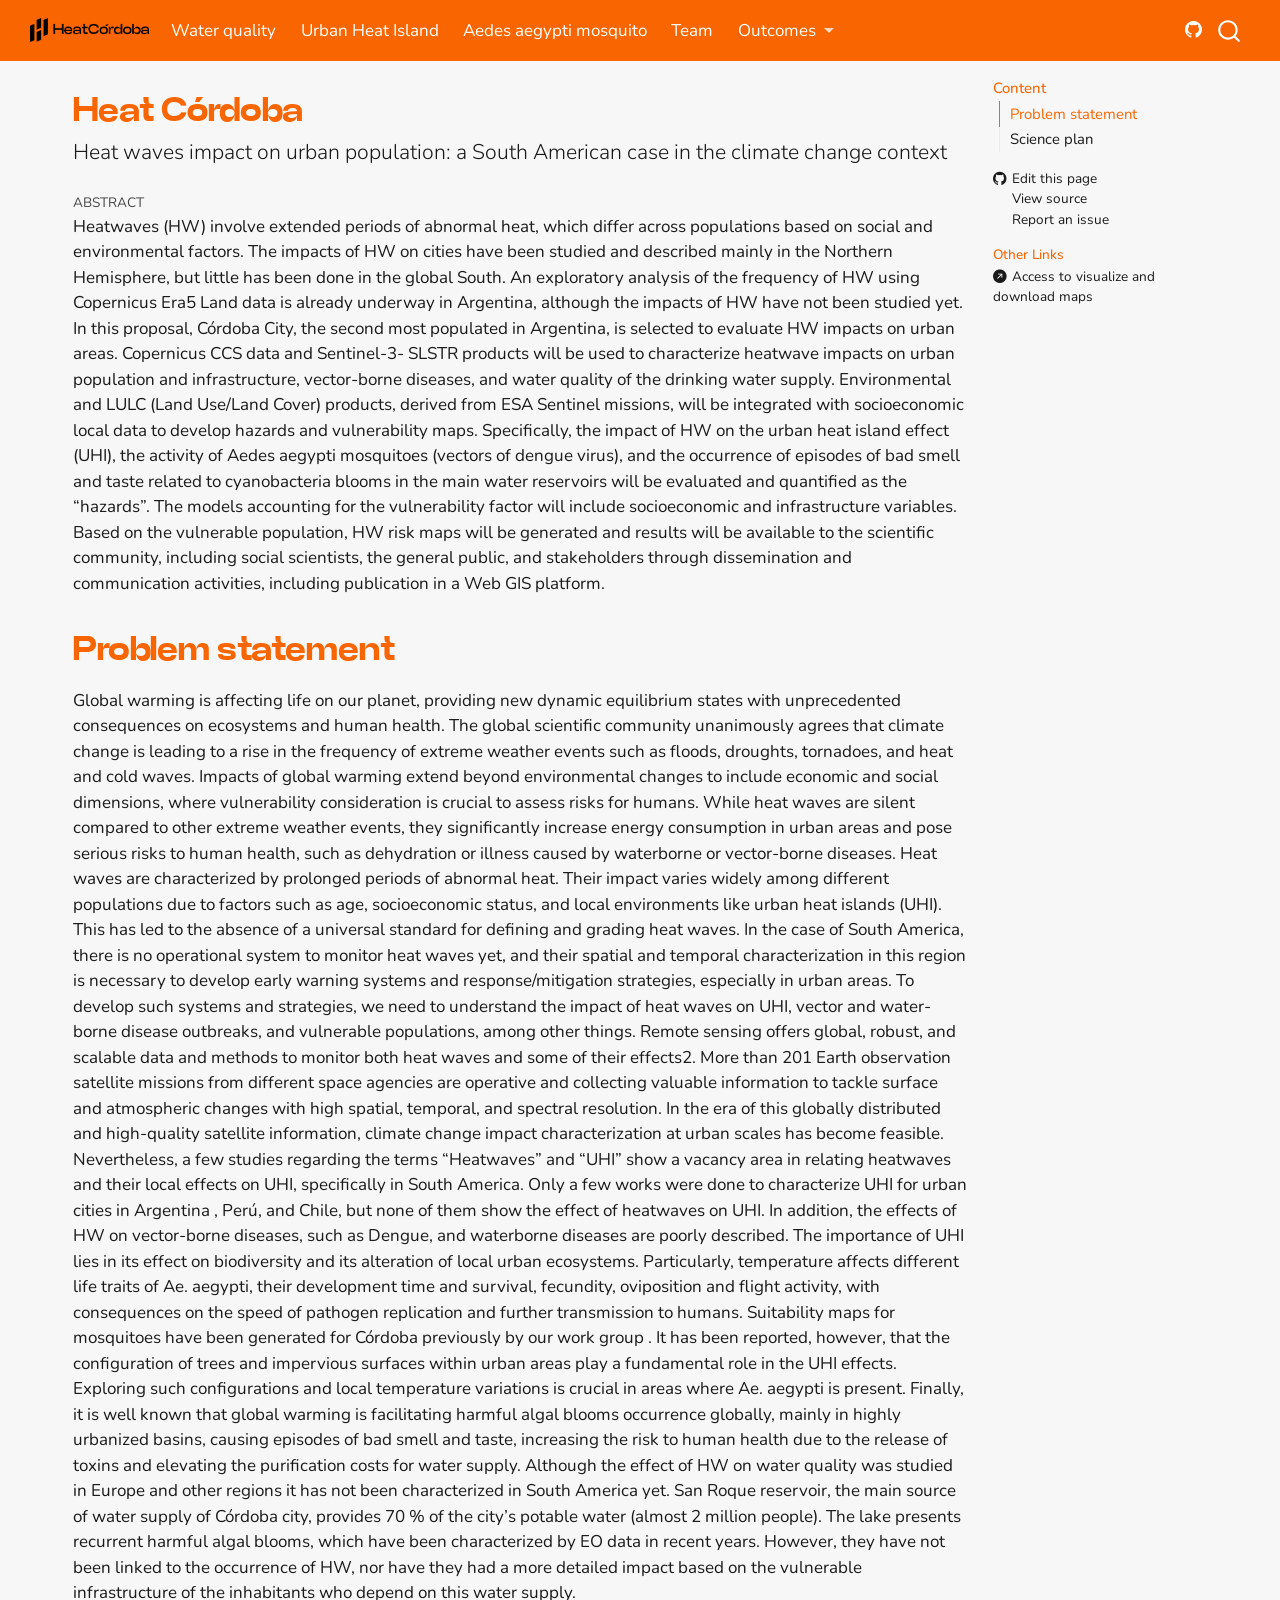
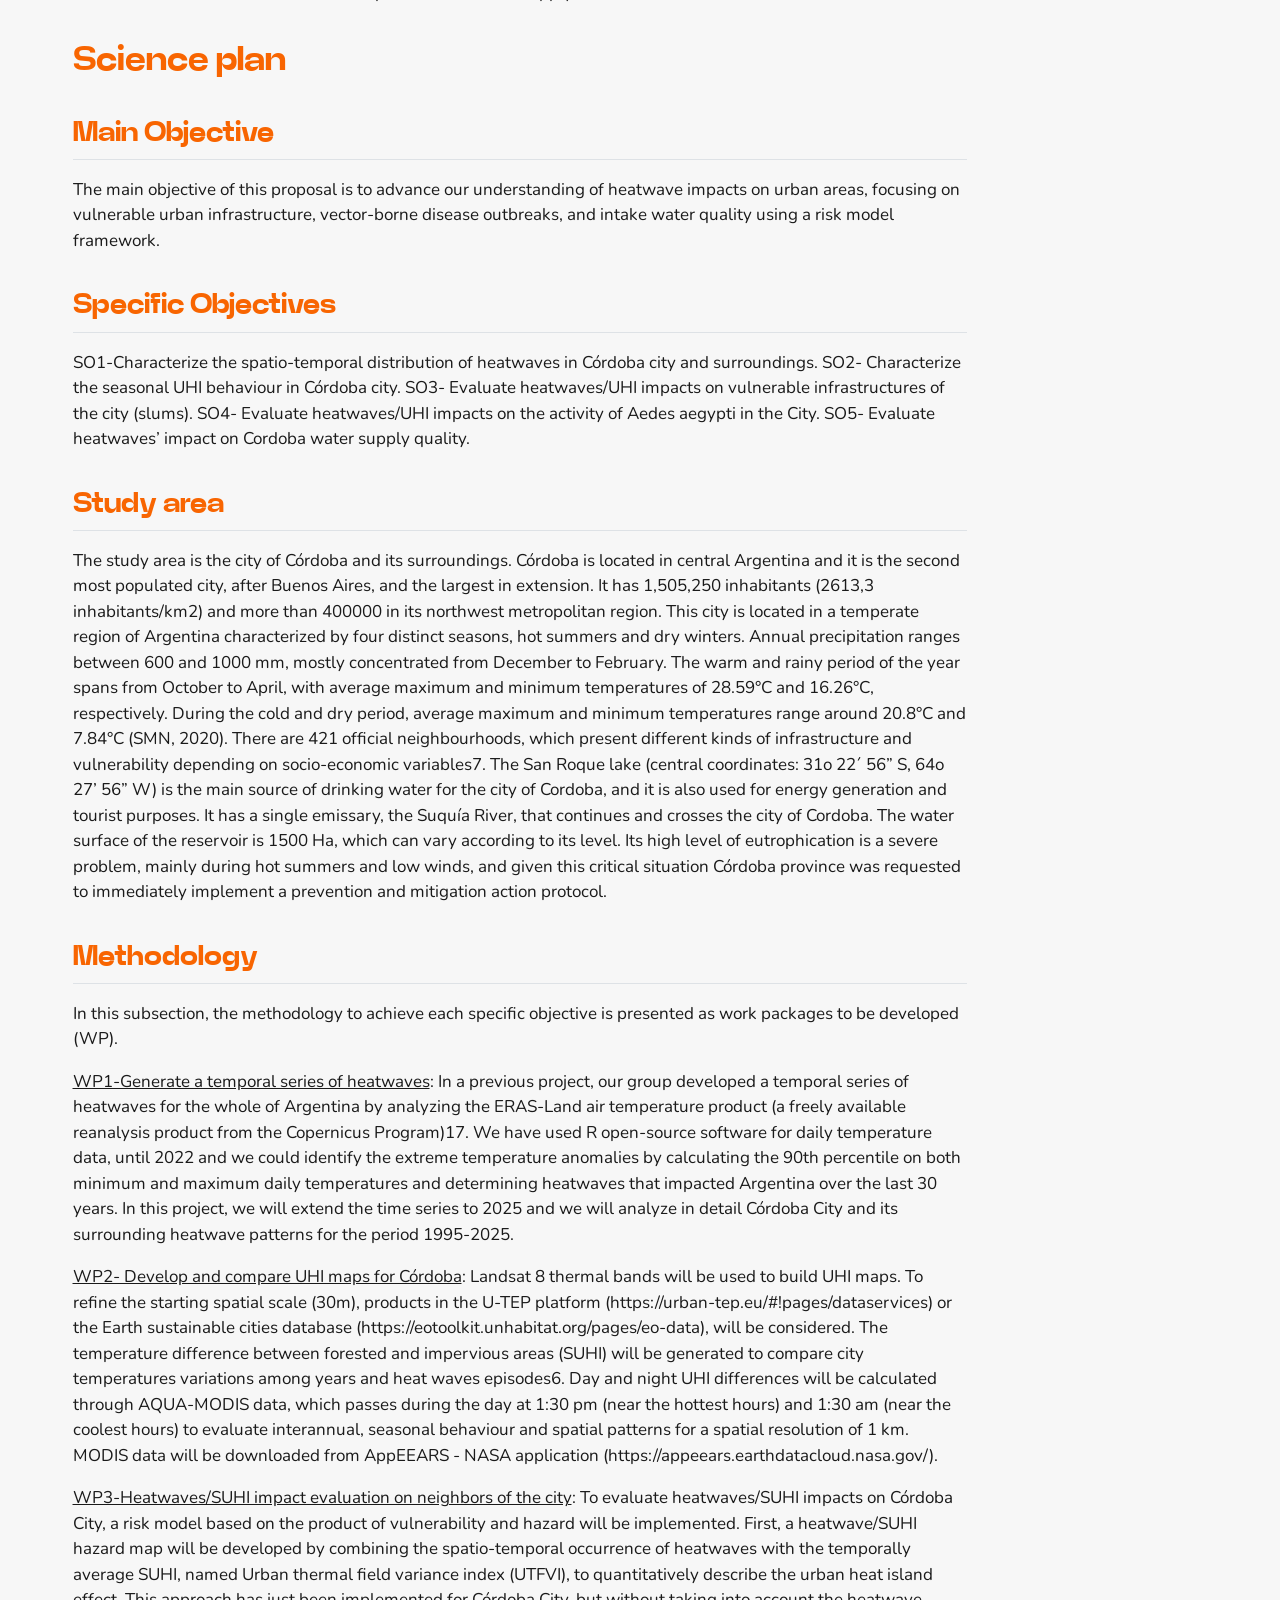
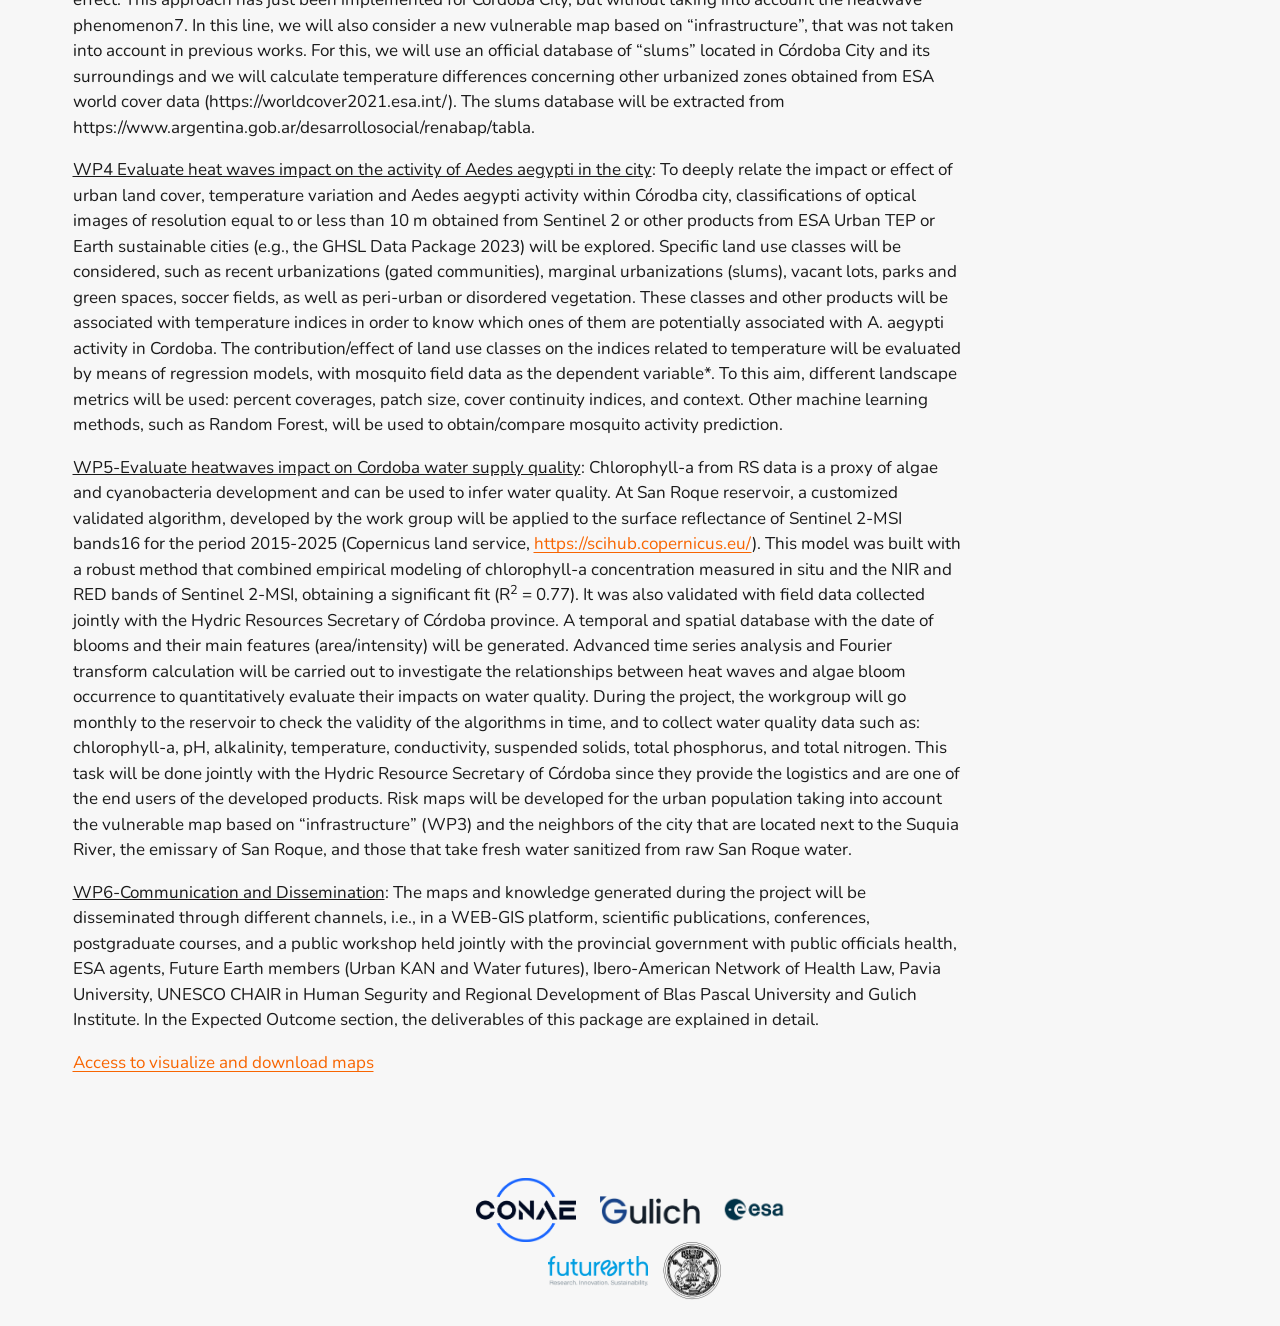
==== index.html @ b93c06ef "Built site for gh-pages" ====
<!DOCTYPE html>
<html xmlns="http://www.w3.org/1999/xhtml" lang="en" xml:lang="en"><head>

<meta charset="utf-8">
<meta name="generator" content="quarto-1.9.23">

<meta name="viewport" content="width=device-width, initial-scale=1.0, user-scalable=yes">


<title>Heat Córdoba</title>
<style>
/* Default styles provided by pandoc.
** See https://pandoc.org/MANUAL.html#variables-for-html for config info.
*/
code{white-space: pre-wrap;}
span.smallcaps{font-variant: small-caps;}
div.columns{display: flex; gap: min(4vw, 1.5em);}
div.column{flex: auto; overflow-x: auto;}
div.hanging-indent{margin-left: 1.5em; text-indent: -1.5em;}
ul.task-list{list-style: none;}
ul.task-list li input[type="checkbox"] {
  width: 0.8em;
  margin: 0 0.8em 0.2em -1em; /* quarto-specific, see https://github.com/quarto-dev/quarto-cli/issues/4556 */ 
  vertical-align: middle;
}
</style>


<script src="site_libs/quarto-nav/quarto-nav.js"></script>
<script src="site_libs/quarto-nav/headroom.min.js"></script>
<script src="site_libs/clipboard/clipboard.min.js"></script>
<script src="site_libs/quarto-search/autocomplete.umd.js"></script>
<script src="site_libs/quarto-search/fuse.min.js"></script>
<script src="site_libs/quarto-search/quarto-search.js"></script>
<meta name="quarto:offset" content="./">
<link href="./img/isotipos/POSITIVO TRANSPARENTE.png" rel="icon" type="image/png">
<script src="site_libs/quarto-html/quarto.js" type="module"></script>
<script src="site_libs/quarto-html/tabsets/tabsets.js" type="module"></script>
<script src="site_libs/quarto-html/axe/axe-check.js" type="module"></script>
<script src="site_libs/quarto-html/popper.min.js"></script>
<script src="site_libs/quarto-html/tippy.umd.min.js"></script>
<script src="site_libs/quarto-html/anchor.min.js"></script>
<link href="site_libs/quarto-html/tippy.css" rel="stylesheet">
<link href="site_libs/quarto-html/quarto-syntax-highlighting-076ecbd647e1f0418c5051713cd9b730.css" rel="stylesheet" class="quarto-color-scheme" id="quarto-text-highlighting-styles">
<link href="site_libs/quarto-html/quarto-syntax-highlighting-dark-cc61759d1eeca397c1a23a1a0b7213e3.css" rel="stylesheet" class="quarto-color-scheme quarto-color-alternate" id="quarto-text-highlighting-styles">
<link href="site_libs/quarto-html/quarto-syntax-highlighting-076ecbd647e1f0418c5051713cd9b730.css" rel="stylesheet" class="quarto-color-scheme-extra" id="quarto-text-highlighting-styles">
<script src="site_libs/bootstrap/bootstrap.min.js"></script>
<link href="site_libs/bootstrap/bootstrap-icons.css" rel="stylesheet">
<link href="site_libs/bootstrap/bootstrap-fe1db6774e291ea8842c49adfb5ac772.min.css" rel="stylesheet" append-hash="true" class="quarto-color-scheme" id="quarto-bootstrap" data-mode="light">
<link href="site_libs/bootstrap/bootstrap-dark-bbd87cb4052050d6fadbd5eea1377ac8.min.css" rel="stylesheet" append-hash="true" class="quarto-color-scheme quarto-color-alternate" id="quarto-bootstrap" data-mode="light">
<link href="site_libs/bootstrap/bootstrap-fe1db6774e291ea8842c49adfb5ac772.min.css" rel="stylesheet" append-hash="true" class="quarto-color-scheme-extra" id="quarto-bootstrap" data-mode="light">
<script src="site_libs/quarto-contrib/iconify-3.0.0/iconify-icon.min.js"></script>
<script id="quarto-search-options" type="application/json">{
  "location": "navbar",
  "copy-button": false,
  "collapse-after": 3,
  "panel-placement": "end",
  "type": "overlay",
  "limit": 50,
  "keyboard-shortcut": [
    "f",
    "/",
    "s"
  ],
  "show-item-context": false,
  "language": {
    "search-no-results-text": "No results",
    "search-matching-documents-text": "matching documents",
    "search-copy-link-title": "Copy link to search",
    "search-hide-matches-text": "Hide additional matches",
    "search-more-match-text": "more match in this document",
    "search-more-matches-text": "more matches in this document",
    "search-clear-button-title": "Clear",
    "search-text-placeholder": "",
    "search-detached-cancel-button-title": "Cancel",
    "search-submit-button-title": "Submit",
    "search-label": "Search"
  }
}</script>


<link rel="stylesheet" href="estilo.scss">
<meta property="og:title" content="Heat Córdoba">
<meta property="og:description" content="Heatwaves (HW) involve extended periods of abnormal heat, which differ across populations based on social and environmental factors. The impacts of HW on cities have been studied and described mainly in the Northern Hemisphere, but little has been done in the global South. An exploratory analysis of the frequency of HW using Copernicus Era5 Land data is already underway in Argentina, although the impacts of HW have not been studied yet. In this proposal, Córdoba City, the second most populated in Argentina, is selected to evaluate HW impacts on urban areas. Copernicus CCS data and Sentinel-3- SLSTR products will be used to characterize heatwave impacts on urban population and infrastructure, vector-borne diseases, and water quality of the drinking water supply. Environmental and LULC (Land Use/Land Cover) products, derived from ESA Sentinel missions, will be integrated with socioeconomic local data to develop hazards and vulnerability maps. Specifically, the impact of HW on the urban heat island effect (UHI), the activity of Aedes aegypti mosquitoes (vectors of dengue virus), and the occurrence of episodes of bad smell and taste related to cyanobacteria blooms in the main water reservoirs will be evaluated and quantified as the “hazards”. The models accounting for the vulnerability factor will include socioeconomic and infrastructure variables. Based on the vulnerable population, HW risk maps will be generated and results will be available to the scientific community, including social scientists, the general public, and stakeholders through dissemination and communication activities, including publication in a Web GIS platform.">
<meta property="og:site_name" content="Heat Córdoba">
</head>

<body class="nav-fixed quarto-light">

<div id="quarto-search-results"></div>
  <header id="quarto-header" class="headroom fixed-top">
    <nav class="navbar navbar-expand-lg " data-bs-theme="dark">
      <div class="navbar-container container-fluid">
      <div class="navbar-brand-container mx-auto">
    <a href="./index.html" class="navbar-brand navbar-brand-logo">
    <img src="./img\imagotipos\POSITIVO TRANSPARENTE.png" alt="" class="navbar-logo light-content">
    <img src="./img\imagotipos\POSITIVO TRANSPARENTE.png" alt="" class="navbar-logo dark-content">
    </a>
  </div>
            <div id="quarto-search" class="" title="Search"></div>
          <button class="navbar-toggler" type="button" data-bs-toggle="collapse" data-bs-target="#navbarCollapse" aria-controls="navbarCollapse" role="menu" aria-expanded="false" aria-label="Toggle navigation" onclick="if (window.quartoToggleHeadroom) { window.quartoToggleHeadroom(); }">
  <span class="navbar-toggler-icon"></span>
</button>
          <div class="collapse navbar-collapse" id="navbarCollapse">
            <ul class="navbar-nav navbar-nav-scroll me-auto">
  <li class="nav-item">
    <a class="nav-link" href="./water.html"> 
<span class="menu-text"><iconify-icon role="img" inline="" icon="ion:water" aria-label="Icon water from ion Iconify.design set." title="Icon water from ion Iconify.design set."></iconify-icon> Water quality</span></a>
  </li>  
  <li class="nav-item">
    <a class="nav-link" href="./urban.html"> 
<span class="menu-text"><iconify-icon role="img" inline="" icon="mdi:heat-index" aria-label="Icon heat-index from mdi Iconify.design set." title="Icon heat-index from mdi Iconify.design set."></iconify-icon> Urban Heat Island</span></a>
  </li>  
  <li class="nav-item">
    <a class="nav-link" href="./aedes.html"> 
<span class="menu-text"><iconify-icon role="img" inline="" icon="fluent-emoji-high-contrast:mosquito" aria-label="Icon mosquito from fluent-emoji-high-contrast Iconify.design set." title="Icon mosquito from fluent-emoji-high-contrast Iconify.design set."></iconify-icon> Aedes aegypti mosquito</span></a>
  </li>  
  <li class="nav-item">
    <a class="nav-link" href="./about.html"> 
<span class="menu-text"><iconify-icon role="img" inline="" icon="ri:team-fill" aria-label="Icon team-fill from ri Iconify.design set." title="Icon team-fill from ri Iconify.design set."></iconify-icon> Team</span></a>
  </li>  
  <li class="nav-item dropdown ">
    <a class="nav-link dropdown-toggle" href="#" id="nav-menu-iconify-mdipen--outcomes" role="link" data-bs-toggle="dropdown" aria-expanded="false">
 <span class="menu-text"><iconify-icon role="img" inline="" icon="mdi:pen" aria-label="Icon pen from mdi Iconify.design set." title="Icon pen from mdi Iconify.design set."></iconify-icon> Outcomes</span>
    </a>
    <ul class="dropdown-menu" aria-labelledby="nav-menu-iconify-mdipen--outcomes">    
        <li>
    <a class="dropdown-item" href="./outcomes/reports.html">
 <span class="dropdown-text"><iconify-icon role="img" inline="" icon="boxicons:file-report" aria-label="Icon file-report from boxicons Iconify.design set." title="Icon file-report from boxicons Iconify.design set."></iconify-icon> Reports</span></a>
  </li>  
        <li>
    <a class="dropdown-item" href="./outcomes/academic.html">
 <span class="dropdown-text"><iconify-icon role="img" inline="" icon="mingcute:paper-fill" aria-label="Icon paper-fill from mingcute Iconify.design set." title="Icon paper-fill from mingcute Iconify.design set."></iconify-icon> Academic publications</span></a>
  </li>  
        <li>
    <a class="dropdown-item" href="./outcomes/media.html">
 <span class="dropdown-text"><iconify-icon role="img" inline="" icon="material-symbols:tv-outline" aria-label="Icon tv-outline from material-symbols Iconify.design set." title="Icon tv-outline from material-symbols Iconify.design set."></iconify-icon> Heat Córdoba on media</span></a>
  </li>  
        <li>
    <a class="dropdown-item" href="./outcomes/workshops.html">
 <span class="dropdown-text"><iconify-icon role="img" inline="" icon="qlementine-icons:education-16" aria-label="Icon education-16 from qlementine-icons Iconify.design set." title="Icon education-16 from qlementine-icons Iconify.design set."></iconify-icon> Workshop</span></a>
  </li>  
        <li>
    <a class="dropdown-item" href="./outcomes/education.html">
 <span class="dropdown-text"><iconify-icon role="img" inline="" icon="fa7-solid:university" aria-label="Icon university from fa7-solid Iconify.design set." title="Icon university from fa7-solid Iconify.design set."></iconify-icon> Education resources</span></a>
  </li>  
        <li>
    <a class="dropdown-item" href="./outcomes/campaigns.html">
 <span class="dropdown-text"><iconify-icon role="img" inline="" icon="game-icons:paper-boat" aria-label="Icon paper-boat from game-icons Iconify.design set." title="Icon paper-boat from game-icons Iconify.design set."></iconify-icon> Field campaigns</span></a>
  </li>  
    </ul>
  </li>
</ul>
          </div> <!-- /navcollapse -->
            <div class="quarto-navbar-tools">
    <a href="https://github.com/heatcordoba/heatcordoba.github.io" title="" class="quarto-navigation-tool px-1" aria-label="" target="_blank"><i class="bi bi-github"></i></a>
</div>
      </div> <!-- /container-fluid -->
    </nav>
</header>
<!-- content -->
<div id="quarto-content" class="quarto-container page-columns page-rows-contents page-layout-full page-navbar">
<!-- sidebar -->
<!-- margin-sidebar -->
    <div id="quarto-margin-sidebar" class="sidebar margin-sidebar">
        <nav id="TOC" role="doc-toc" class="toc-active">
    <h2 id="toc-title">Content</h2>
   
  <ul>
  <li><a href="#problem-statement" id="toc-problem-statement" class="nav-link active" data-scroll-target="#problem-statement">Problem statement</a></li>
  <li><a href="#science-plan" id="toc-science-plan" class="nav-link" data-scroll-target="#science-plan">Science plan</a>
  <ul class="collapse">
  <li><a href="#main-objective" id="toc-main-objective" class="nav-link" data-scroll-target="#main-objective">Main Objective</a></li>
  <li><a href="#specific-objectives" id="toc-specific-objectives" class="nav-link" data-scroll-target="#specific-objectives">Specific Objectives</a></li>
  <li><a href="#study-area" id="toc-study-area" class="nav-link" data-scroll-target="#study-area">Study area</a></li>
  <li><a href="#methodology" id="toc-methodology" class="nav-link" data-scroll-target="#methodology">Methodology</a></li>
  </ul></li>
  </ul>
<div class="toc-actions"><ul><li><a href="https://github.com/heatcordoba/heatcordoba.github.io/edit/main/index.qmd" class="toc-action"><i class="bi bi-github"></i>Edit this page</a></li><li><a href="https://github.com/heatcordoba/heatcordoba.github.io/blob/main/index.qmd" class="toc-action"><i class="bi empty"></i>View source</a></li><li><a href="https://github.com/heatcordoba/heatcordoba.github.io/issues/new" class="toc-action"><i class="bi empty"></i>Report an issue</a></li></ul></div><div class="quarto-other-links"><h2>Other Links</h2><ul><li><a href="https://www.google.com/"><i class="bi bi-arrow-up-right-circle-fill"></i>Access to visualize and download maps</a></li></ul></div></nav>
    </div>
<!-- main -->
<main class="content column-page-left" id="quarto-document-content">

<header id="title-block-header" class="quarto-title-block default">
<div class="quarto-title">
<h1 class="title"><titulo>Heat Córdoba</titulo></h1>
<p class="subtitle lead">Heat waves impact on urban population: a South American case in the climate change context</p>
</div>



<div class="quarto-title-meta column-page-left">

    
  
    
  </div>
  
<div>
  <div class="abstract">
    <div class="block-title">Abstract</div>
    Heatwaves (HW) involve extended periods of abnormal heat, which differ across populations based on social and environmental factors. The impacts of HW on cities have been studied and described mainly in the Northern Hemisphere, but little has been done in the global South. An exploratory analysis of the frequency of HW using Copernicus Era5 Land data is already underway in Argentina, although the impacts of HW have not been studied yet. In this proposal, Córdoba City, the second most populated in Argentina, is selected to evaluate HW impacts on urban areas. Copernicus CCS data and Sentinel-3- SLSTR products will be used to characterize heatwave impacts on urban population and infrastructure, vector-borne diseases, and water quality of the drinking water supply. Environmental and LULC (Land Use/Land Cover) products, derived from ESA Sentinel missions, will be integrated with socioeconomic local data to develop hazards and vulnerability maps. Specifically, the impact of HW on the urban heat island effect (UHI), the activity of Aedes aegypti mosquitoes (vectors of dengue virus), and the occurrence of episodes of bad smell and taste related to cyanobacteria blooms in the main water reservoirs will be evaluated and quantified as the “hazards”. The models accounting for the vulnerability factor will include socioeconomic and infrastructure variables. Based on the vulnerable population, HW risk maps will be generated and results will be available to the scientific community, including social scientists, the general public, and stakeholders through dissemination and communication activities, including publication in a Web GIS platform.
  </div>
</div>


</header>


<section id="problem-statement" class="level1">
<h1>Problem statement</h1>
<p>Global warming is affecting life on our planet, providing new dynamic equilibrium states with unprecedented consequences on ecosystems and human health. The global scientific community unanimously agrees that climate change is leading to a rise in the frequency of extreme weather events such as floods, droughts, tornadoes, and heat and cold waves. Impacts of global warming extend beyond environmental changes to include economic and social dimensions, where vulnerability consideration is crucial to assess risks for humans. While heat waves are silent compared to other extreme weather events, they significantly increase energy consumption in urban areas and pose serious risks to human health, such as dehydration or illness caused by waterborne or vector-borne diseases. Heat waves are characterized by prolonged periods of abnormal heat. Their impact varies widely among different populations due to factors such as age, socioeconomic status, and local environments like urban heat islands (UHI). This has led to the absence of a universal standard for defining and grading heat waves. In the case of South America, there is no operational system to monitor heat waves yet, and their spatial and temporal characterization in this region is necessary to develop early warning systems and response/mitigation strategies, especially in urban areas. To develop such systems and strategies, we need to understand the impact of heat waves on UHI, vector and water-borne disease outbreaks, and vulnerable populations, among other things. Remote sensing offers global, robust, and scalable data and methods to monitor both heat waves and some of their effects2. More than 201 Earth observation satellite missions from different space agencies are operative and collecting valuable information to tackle surface and atmospheric changes with high spatial, temporal, and spectral resolution. In the era of this globally distributed and high-quality satellite information, climate change impact characterization at urban scales has become feasible. Nevertheless, a few studies regarding the terms “Heatwaves” and “UHI” show a vacancy area in relating heatwaves and their local effects on UHI, specifically in South America. Only a few works were done to characterize UHI for urban cities in Argentina , Perú, and Chile, but none of them show the effect of heatwaves on UHI. In addition, the effects of HW on vector-borne diseases, such as Dengue, and waterborne diseases are poorly described. The importance of UHI lies in its effect on biodiversity and its alteration of local urban ecosystems. Particularly, temperature affects different life traits of Ae. aegypti, their development time and survival, fecundity, oviposition and flight activity, with consequences on the speed of pathogen replication and further transmission to humans. Suitability maps for mosquitoes have been generated for Córdoba previously by our work group . It has been reported, however, that the configuration of trees and impervious surfaces within urban areas play a fundamental role in the UHI effects. Exploring such configurations and local temperature variations is crucial in areas where Ae. aegypti is present. Finally, it is well known that global warming is facilitating harmful algal blooms occurrence globally, mainly in highly urbanized basins, causing episodes of bad smell and taste, increasing the risk to human health due to the release of toxins and elevating the purification costs for water supply. Although the effect of HW on water quality was studied in Europe and other regions it has not been characterized in South America yet. San Roque reservoir, the main source of water supply of Córdoba city, provides 70 % of the city’s potable water (almost 2 million people). The lake presents recurrent harmful algal blooms, which have been characterized by EO data in recent years. However, they have not been linked to the occurrence of HW, nor have they had a more detailed impact based on the vulnerable infrastructure of the inhabitants who depend on this water supply.</p>
</section>
<section id="science-plan" class="level1">
<h1>Science plan</h1>
<section id="main-objective" class="level2">
<h2 class="anchored" data-anchor-id="main-objective">Main Objective</h2>
<p>The main objective of this proposal is to advance our understanding of heatwave impacts on urban areas, focusing on vulnerable urban infrastructure, vector-borne disease outbreaks, and intake water quality using a risk model framework.</p>
</section>
<section id="specific-objectives" class="level2">
<h2 class="anchored" data-anchor-id="specific-objectives">Specific Objectives</h2>
<p>SO1-Characterize the spatio-temporal distribution of heatwaves in Córdoba city and surroundings. SO2- Characterize the seasonal UHI behaviour in Córdoba city. SO3- Evaluate heatwaves/UHI impacts on vulnerable infrastructures of the city (slums). SO4- Evaluate heatwaves/UHI impacts on the activity of Aedes aegypti in the City. SO5- Evaluate heatwaves’ impact on Cordoba water supply quality.</p>
</section>
<section id="study-area" class="level2">
<h2 class="anchored" data-anchor-id="study-area">Study area</h2>
<p>The study area is the city of Córdoba and its surroundings. Córdoba is located in central Argentina and it is the second most populated city, after Buenos Aires, and the largest in extension. It has 1,505,250 inhabitants (2613,3 inhabitants/km2) and more than 400000 in its northwest metropolitan region. This city is located in a temperate region of Argentina characterized by four distinct seasons, hot summers and dry winters. Annual precipitation ranges between 600 and 1000 mm, mostly concentrated from December to February. The warm and rainy period of the year spans from October to April, with average maximum and minimum temperatures of 28.59°C and 16.26°C, respectively. During the cold and dry period, average maximum and minimum temperatures range around 20.8°C and 7.84°C (SMN, 2020). There are 421 official neighbourhoods, which present different kinds of infrastructure and vulnerability depending on socio-economic variables7. The San Roque lake (central coordinates: 31o 22´ 56” S, 64o 27’ 56” W) is the main source of drinking water for the city of Cordoba, and it is also used for energy generation and tourist purposes. It has a single emissary, the Suquía River, that continues and crosses the city of Cordoba. The water surface of the reservoir is 1500 Ha, which can vary according to its level. Its high level of eutrophication is a severe problem, mainly during hot summers and low winds, and given this critical situation Córdoba province was requested to immediately implement a prevention and mitigation action protocol.</p>
</section>
<section id="methodology" class="level2">
<h2 class="anchored" data-anchor-id="methodology">Methodology</h2>
<p>In this subsection, the methodology to achieve each specific objective is presented as work packages to be developed (WP).</p>
<p><u>WP1-Generate a temporal series of heatwaves</u>: In a previous project, our group developed a temporal series of heatwaves for the whole of Argentina by analyzing the ERAS-Land air temperature product (a freely available reanalysis product from the Copernicus Program)17. We have used R open-source software for daily temperature data, until 2022 and we could identify the extreme temperature anomalies by calculating the 90th percentile on both minimum and maximum daily temperatures and determining heatwaves that impacted Argentina over the last 30 years. In this project, we will extend the time series to 2025 and we will analyze in detail Córdoba City and its surrounding heatwave patterns for the period 1995-2025.</p>
<p><u>WP2- Develop and compare UHI maps for Córdoba</u>: Landsat 8 thermal bands will be used to build UHI maps. To refine the starting spatial scale (30m), products in the U-TEP platform (https://urban-tep.eu/#!pages/dataservices) or the Earth sustainable cities database (https://eotoolkit.unhabitat.org/pages/eo-data), will be considered. The temperature difference between forested and impervious areas (SUHI) will be generated to compare city temperatures variations among years and heat waves episodes6. Day and night UHI differences will be calculated through AQUA-MODIS data, which passes during the day at 1:30 pm (near the hottest hours) and 1:30 am (near the coolest hours) to evaluate interannual, seasonal behaviour and spatial patterns for a spatial resolution of 1 km. MODIS data will be downloaded from AppEEARS - NASA application (https://appeears.earthdatacloud.nasa.gov/).</p>
<p><u>WP3-Heatwaves/SUHI impact evaluation on neighbors of the city</u>: To evaluate heatwaves/SUHI impacts on Córdoba City, a risk model based on the product of vulnerability and hazard will be implemented. First, a heatwave/SUHI hazard map will be developed by combining the spatio-temporal occurrence of heatwaves with the temporally average SUHI, named Urban thermal field variance index (UTFVI), to quantitatively describe the urban heat island effect. This approach has just been implemented for Córdoba City, but without taking into account the heatwave phenomenon7. In this line, we will also consider a new vulnerable map based on “infrastructure”, that was not taken into account in previous works. For this, we will use an official database of “slums” located in Córdoba City and its surroundings and we will calculate temperature differences concerning other urbanized zones obtained from ESA world cover data (https://worldcover2021.esa.int/). The slums database will be extracted from https://www.argentina.gob.ar/desarrollosocial/renabap/tabla.</p>
<p><u>WP4 Evaluate heat waves impact on the activity of Aedes aegypti in the city</u>: To deeply relate the impact or effect of urban land cover, temperature variation and Aedes aegypti activity within Córodba city, classifications of optical images of resolution equal to or less than 10 m obtained from Sentinel 2 or other products from ESA Urban TEP or Earth sustainable cities (e.g., the GHSL Data Package 2023) will be explored. Specific land use classes will be considered, such as recent urbanizations (gated communities), marginal urbanizations (slums), vacant lots, parks and green spaces, soccer fields, as well as peri-urban or disordered vegetation. These classes and other products will be associated with temperature indices in order to know which ones of them are potentially associated with A. aegypti activity in Cordoba. The contribution/effect of land use classes on the indices related to temperature will be evaluated by means of regression models, with mosquito field data as the dependent variable*. To this aim, different landscape metrics will be used: percent coverages, patch size, cover continuity indices, and context. Other machine learning methods, such as Random Forest, will be used to obtain/compare mosquito activity prediction.</p>
<p><u>WP5-Evaluate heatwaves impact on Cordoba water supply quality</u>: Chlorophyll-a from RS data is a proxy of algae and cyanobacteria development and can be used to infer water quality. At San Roque reservoir, a customized validated algorithm, developed by the work group will be applied to the surface reflectance of Sentinel 2-MSI bands16 for the period 2015-2025 (Copernicus land service, <a href="https://scihub.copernicus.eu/" class="uri">https://scihub.copernicus.eu/</a>). This model was built with a robust method that combined empirical modeling of chlorophyll-a concentration measured in situ and the NIR and RED bands of Sentinel 2-MSI, obtaining a significant fit (R<sup>2</sup> = 0.77). It was also validated with field data collected jointly with the Hydric Resources Secretary of Córdoba province. A temporal and spatial database with the date of blooms and their main features (area/intensity) will be generated. Advanced time series analysis and Fourier transform calculation will be carried out to investigate the relationships between heat waves and algae bloom occurrence to quantitatively evaluate their impacts on water quality. During the project, the workgroup will go monthly to the reservoir to check the validity of the algorithms in time, and to collect water quality data such as: chlorophyll-a, pH, alkalinity, temperature, conductivity, suspended solids, total phosphorus, and total nitrogen. This task will be done jointly with the Hydric Resource Secretary of Córdoba since they provide the logistics and are one of the end users of the developed products. Risk maps will be developed for the urban population taking into account the vulnerable map based on “infrastructure” (WP3) and the neighbors of the city that are located next to the Suquia River, the emissary of San Roque, and those that take fresh water sanitized from raw San Roque water.</p>
<p><u>WP6-Communication and Dissemination</u>: The maps and knowledge generated during the project will be disseminated through different channels, i.e., in a WEB-GIS platform, scientific publications, conferences, postgraduate courses, and a public workshop held jointly with the provincial government with public officials health, ESA agents, Future Earth members (Urban KAN and Water futures), Ibero-American Network of Health Law, Pavia University, UNESCO CHAIR in Human Segurity and Regional Development of Blas Pascal University and Gulich Institute. In the Expected Outcome section, the deliverables of this package are explained in detail.</p>
<p><a href="https://www.google.com/">Access to visualize and download maps</a></p>


</section>
</section>

</main> <!-- /main -->
<script id="quarto-html-after-body" type="application/javascript">
  window.document.addEventListener("DOMContentLoaded", function (event) {
    const icon = "";
    const anchorJS = new window.AnchorJS();
    anchorJS.options = {
      placement: 'right',
      icon: icon
    };
    anchorJS.add('.anchored');
    const isCodeAnnotation = (el) => {
      for (const clz of el.classList) {
        if (clz.startsWith('code-annotation-')) {                     
          return true;
        }
      }
      return false;
    }
    const onCopySuccess = function(e) {
      // button target
      const button = e.trigger;
      // don't keep focus
      button.blur();
      // flash "checked"
      button.classList.add('code-copy-button-checked');
      var currentTitle = button.getAttribute("title");
      button.setAttribute("title", "Copied!");
      let tooltip;
      if (window.bootstrap) {
        button.setAttribute("data-bs-toggle", "tooltip");
        button.setAttribute("data-bs-placement", "left");
        button.setAttribute("data-bs-title", "Copied!");
        tooltip = new bootstrap.Tooltip(button, 
          { trigger: "manual", 
            customClass: "code-copy-button-tooltip",
            offset: [0, -8]});
        tooltip.show();    
      }
      setTimeout(function() {
        if (tooltip) {
          tooltip.hide();
          button.removeAttribute("data-bs-title");
          button.removeAttribute("data-bs-toggle");
          button.removeAttribute("data-bs-placement");
        }
        button.setAttribute("title", currentTitle);
        button.classList.remove('code-copy-button-checked');
      }, 1000);
      // clear code selection
      e.clearSelection();
    }
    const getTextToCopy = function(trigger) {
      const outerScaffold = trigger.parentElement.cloneNode(true);
      const codeEl = outerScaffold.querySelector('code');
      for (const childEl of codeEl.children) {
        if (isCodeAnnotation(childEl)) {
          childEl.remove();
        }
      }
      return codeEl.innerText;
    }
    const clipboard = new window.ClipboardJS('.code-copy-button:not([data-in-quarto-modal])', {
      text: getTextToCopy
    });
    clipboard.on('success', onCopySuccess);
    if (window.document.getElementById('quarto-embedded-source-code-modal')) {
      const clipboardModal = new window.ClipboardJS('.code-copy-button[data-in-quarto-modal]', {
        text: getTextToCopy,
        container: window.document.getElementById('quarto-embedded-source-code-modal')
      });
      clipboardModal.on('success', onCopySuccess);
    }
      var localhostRegex = new RegExp(/^(?:http|https):\/\/localhost\:?[0-9]*\//);
      var mailtoRegex = new RegExp(/^mailto:/);
        var filterRegex = new RegExp("https:\/\/heatcordoba\.github\.io\/");
      var isInternal = (href) => {
          return filterRegex.test(href) || localhostRegex.test(href) || mailtoRegex.test(href);
      }
      // Inspect non-navigation links and adorn them if external
     var links = window.document.querySelectorAll('a[href]:not(.nav-link):not(.navbar-brand):not(.toc-action):not(.sidebar-link):not(.sidebar-item-toggle):not(.pagination-link):not(.no-external):not([aria-hidden]):not(.dropdown-item):not(.quarto-navigation-tool):not(.about-link)');
      for (var i=0; i<links.length; i++) {
        const link = links[i];
        if (!isInternal(link.href)) {
          // undo the damage that might have been done by quarto-nav.js in the case of
          // links that we want to consider external
          if (link.dataset.originalHref !== undefined) {
            link.href = link.dataset.originalHref;
          }
            // target, if specified
            link.setAttribute("target", "_blank");
            if (link.getAttribute("rel") === null) {
              link.setAttribute("rel", "noopener");
            }
        }
      }
    function tippyHover(el, contentFn, onTriggerFn, onUntriggerFn) {
      const config = {
        allowHTML: true,
        maxWidth: 500,
        delay: 100,
        arrow: false,
        appendTo: function(el) {
            return el.parentElement;
        },
        interactive: true,
        interactiveBorder: 10,
        theme: 'quarto',
        placement: 'bottom-start',
      };
      if (contentFn) {
        config.content = contentFn;
      }
      if (onTriggerFn) {
        config.onTrigger = onTriggerFn;
      }
      if (onUntriggerFn) {
        config.onUntrigger = onUntriggerFn;
      }
      window.tippy(el, config); 
    }
    const noterefs = window.document.querySelectorAll('a[role="doc-noteref"]');
    for (var i=0; i<noterefs.length; i++) {
      const ref = noterefs[i];
      tippyHover(ref, function() {
        // use id or data attribute instead here
        let href = ref.getAttribute('data-footnote-href') || ref.getAttribute('href');
        try { href = new URL(href).hash; } catch {}
        const id = href.replace(/^#\/?/, "");
        const note = window.document.getElementById(id);
        if (note) {
          return note.innerHTML;
        } else {
          return "";
        }
      });
    }
        let selectedAnnoteEl;
        const selectorForAnnotation = ( cell, annotation) => {
          let cellAttr = 'data-code-cell="' + cell + '"';
          let lineAttr = 'data-code-annotation="' +  annotation + '"';
          const selector = 'span[' + cellAttr + '][' + lineAttr + ']';
          return selector;
        }
        const selectCodeLines = (annoteEl) => {
          const doc = window.document;
          const targetCell = annoteEl.getAttribute("data-target-cell");
          const targetAnnotation = annoteEl.getAttribute("data-target-annotation");
          const annoteSpan = window.document.querySelector(selectorForAnnotation(targetCell, targetAnnotation));
          const lines = annoteSpan.getAttribute("data-code-lines").split(",");
          const lineIds = lines.map((line) => {
            return targetCell + "-" + line;
          })
          let top = null;
          let height = null;
          let parent = null;
          if (lineIds.length > 0) {
              //compute the position of the single el (top and bottom and make a div)
              const el = window.document.getElementById(lineIds[0]);
              top = el.offsetTop;
              height = el.offsetHeight;
              parent = el.parentElement.parentElement;
            if (lineIds.length > 1) {
              const lastEl = window.document.getElementById(lineIds[lineIds.length - 1]);
              const bottom = lastEl.offsetTop + lastEl.offsetHeight;
              height = bottom - top;
            }
            if (top !== null && height !== null && parent !== null) {
              // cook up a div (if necessary) and position it 
              let div = window.document.getElementById("code-annotation-line-highlight");
              if (div === null) {
                div = window.document.createElement("div");
                div.setAttribute("id", "code-annotation-line-highlight");
                div.style.position = 'absolute';
                parent.appendChild(div);
              }
              div.style.top = top - 2 + "px";
              div.style.height = height + 4 + "px";
              div.style.left = 0;
              let gutterDiv = window.document.getElementById("code-annotation-line-highlight-gutter");
              if (gutterDiv === null) {
                gutterDiv = window.document.createElement("div");
                gutterDiv.setAttribute("id", "code-annotation-line-highlight-gutter");
                gutterDiv.style.position = 'absolute';
                const codeCell = window.document.getElementById(targetCell);
                const gutter = codeCell.querySelector('.code-annotation-gutter');
                gutter.appendChild(gutterDiv);
              }
              gutterDiv.style.top = top - 2 + "px";
              gutterDiv.style.height = height + 4 + "px";
            }
            selectedAnnoteEl = annoteEl;
          }
        };
        const unselectCodeLines = () => {
          const elementsIds = ["code-annotation-line-highlight", "code-annotation-line-highlight-gutter"];
          elementsIds.forEach((elId) => {
            const div = window.document.getElementById(elId);
            if (div) {
              div.remove();
            }
          });
          selectedAnnoteEl = undefined;
        };
          // Handle positioning of the toggle
      window.addEventListener(
        "resize",
        throttle(() => {
          elRect = undefined;
          if (selectedAnnoteEl) {
            selectCodeLines(selectedAnnoteEl);
          }
        }, 10)
      );
      function throttle(fn, ms) {
      let throttle = false;
      let timer;
        return (...args) => {
          if(!throttle) { // first call gets through
              fn.apply(this, args);
              throttle = true;
          } else { // all the others get throttled
              if(timer) clearTimeout(timer); // cancel #2
              timer = setTimeout(() => {
                fn.apply(this, args);
                timer = throttle = false;
              }, ms);
          }
        };
      }
        // Attach click handler to the DT
        const annoteDls = window.document.querySelectorAll('dt[data-target-cell]');
        for (const annoteDlNode of annoteDls) {
          annoteDlNode.addEventListener('click', (event) => {
            const clickedEl = event.target;
            if (clickedEl !== selectedAnnoteEl) {
              unselectCodeLines();
              const activeEl = window.document.querySelector('dt[data-target-cell].code-annotation-active');
              if (activeEl) {
                activeEl.classList.remove('code-annotation-active');
              }
              selectCodeLines(clickedEl);
              clickedEl.classList.add('code-annotation-active');
            } else {
              // Unselect the line
              unselectCodeLines();
              clickedEl.classList.remove('code-annotation-active');
            }
          });
        }
    const findCites = (el) => {
      const parentEl = el.parentElement;
      if (parentEl) {
        const cites = parentEl.dataset.cites;
        if (cites) {
          return {
            el,
            cites: cites.split(' ')
          };
        } else {
          return findCites(el.parentElement)
        }
      } else {
        return undefined;
      }
    };
    var bibliorefs = window.document.querySelectorAll('a[role="doc-biblioref"]');
    for (var i=0; i<bibliorefs.length; i++) {
      const ref = bibliorefs[i];
      const citeInfo = findCites(ref);
      if (citeInfo) {
        tippyHover(citeInfo.el, function() {
          var popup = window.document.createElement('div');
          citeInfo.cites.forEach(function(cite) {
            var citeDiv = window.document.createElement('div');
            citeDiv.classList.add('hanging-indent');
            citeDiv.classList.add('csl-entry');
            var biblioDiv = window.document.getElementById('ref-' + cite);
            if (biblioDiv) {
              citeDiv.innerHTML = biblioDiv.innerHTML;
            }
            popup.appendChild(citeDiv);
          });
          return popup.innerHTML;
        });
      }
    }
  });
  </script>
</div> <!-- /content -->
<footer class="footer">
  <div class="nav-footer">
    <div class="nav-footer-left">
      &nbsp;
    </div>   
    <div class="nav-footer-center">
<p><img src="img/org/conae.png" class="img-fluid" width="100"> &nbsp;&nbsp;&nbsp;&nbsp; <img src="img/org/ig.png" class="img-fluid" width="100"> <img src="img/org/esa.png" class="img-fluid" width="100"> <img src="img/org/future-earth.png" class="img-fluid" width="100"> <img src="img/org/pavia.png" class="img-fluid" width="80"></p>
<div class="toc-actions d-sm-block d-md-none"><ul><li><a href="https://github.com/heatcordoba/heatcordoba.github.io/edit/main/index.qmd" class="toc-action"><i class="bi bi-github"></i>Edit this page</a></li><li><a href="https://github.com/heatcordoba/heatcordoba.github.io/blob/main/index.qmd" class="toc-action"><i class="bi empty"></i>View source</a></li><li><a href="https://github.com/heatcordoba/heatcordoba.github.io/issues/new" class="toc-action"><i class="bi empty"></i>Report an issue</a></li></ul></div></div>
    <div class="nav-footer-right">
      &nbsp;
    </div>
  </div>
</footer>




</body></html>
---- site_libs/quarto-html/tippy.css ----
.tippy-box[data-animation=fade][data-state=hidden]{opacity:0}[data-tippy-root]{max-width:calc(100vw - 10px)}.tippy-box{position:relative;background-color:#333;color:#fff;border-radius:4px;font-size:14px;line-height:1.4;white-space:normal;outline:0;transition-property:transform,visibility,opacity}.tippy-box[data-placement^=top]>.tippy-arrow{bottom:0}.tippy-box[data-placement^=top]>.tippy-arrow:before{bottom:-7px;left:0;border-width:8px 8px 0;border-top-color:initial;transform-origin:center top}.tippy-box[data-placement^=bottom]>.tippy-arrow{top:0}.tippy-box[data-placement^=bottom]>.tippy-arrow:before{top:-7px;left:0;border-width:0 8px 8px;border-bottom-color:initial;transform-origin:center bottom}.tippy-box[data-placement^=left]>.tippy-arrow{right:0}.tippy-box[data-placement^=left]>.tippy-arrow:before{border-width:8px 0 8px 8px;border-left-color:initial;right:-7px;transform-origin:center left}.tippy-box[data-placement^=right]>.tippy-arrow{left:0}.tippy-box[data-placement^=right]>.tippy-arrow:before{left:-7px;border-width:8px 8px 8px 0;border-right-color:initial;transform-origin:center right}.tippy-box[data-inertia][data-state=visible]{transition-timing-function:cubic-bezier(.54,1.5,.38,1.11)}.tippy-arrow{width:16px;height:16px;color:#333}.tippy-arrow:before{content:"";position:absolute;border-color:transparent;border-style:solid}.tippy-content{position:relative;padding:5px 9px;z-index:1}
---- site_libs/quarto-html/quarto-syntax-highlighting-076ecbd647e1f0418c5051713cd9b730.css ----
/* quarto syntax highlight colors */
:root {
  --quarto-hl-ot-color: #003B4F;
  --quarto-hl-at-color: #657422;
  --quarto-hl-ss-color: #20794D;
  --quarto-hl-an-color: #5E5E5E;
  --quarto-hl-fu-color: #4758AB;
  --quarto-hl-st-color: #20794D;
  --quarto-hl-cf-color: #003B4F;
  --quarto-hl-op-color: #5E5E5E;
  --quarto-hl-er-color: #AD0000;
  --quarto-hl-bn-color: #AD0000;
  --quarto-hl-al-color: #AD0000;
  --quarto-hl-va-color: #111111;
  --quarto-hl-bu-color: inherit;
  --quarto-hl-ex-color: inherit;
  --quarto-hl-pp-color: #AD0000;
  --quarto-hl-in-color: #5E5E5E;
  --quarto-hl-vs-color: #20794D;
  --quarto-hl-wa-color: #5E5E5E;
  --quarto-hl-do-color: #5E5E5E;
  --quarto-hl-im-color: #00769E;
  --quarto-hl-ch-color: #20794D;
  --quarto-hl-dt-color: #AD0000;
  --quarto-hl-fl-color: #AD0000;
  --quarto-hl-co-color: #5E5E5E;
  --quarto-hl-cv-color: #5E5E5E;
  --quarto-hl-cn-color: #8f5902;
  --quarto-hl-sc-color: #5E5E5E;
  --quarto-hl-dv-color: #AD0000;
  --quarto-hl-kw-color: #003B4F;
}

/* other quarto variables */
:root {
  --quarto-font-monospace: SFMono-Regular, Menlo, Monaco, Consolas, "Liberation Mono", "Courier New", monospace;
}

/* syntax highlight based on Pandoc's rules */
pre > code.sourceCode > span {
  color: #003B4F;
}

code.sourceCode > span {
  color: #003B4F;
}

div.sourceCode,
div.sourceCode pre.sourceCode {
  color: #003B4F;
}

/* Normal */
code span {
  color: #003B4F;
}

/* Alert */
code span.al {
  color: #AD0000;
  font-style: inherit;
}

/* Annotation */
code span.an {
  color: #5E5E5E;
  font-style: inherit;
}

/* Attribute */
code span.at {
  color: #657422;
  font-style: inherit;
}

/* BaseN */
code span.bn {
  color: #AD0000;
  font-style: inherit;
}

/* BuiltIn */
code span.bu {
  font-style: inherit;
}

/* ControlFlow */
code span.cf {
  color: #003B4F;
  font-weight: bold;
  font-style: inherit;
}

/* Char */
code span.ch {
  color: #20794D;
  font-style: inherit;
}

/* Constant */
code span.cn {
  color: #8f5902;
  font-style: inherit;
}

/* Comment */
code span.co {
  color: #5E5E5E;
  font-style: inherit;
}

/* CommentVar */
code span.cv {
  color: #5E5E5E;
  font-style: italic;
}

/* Documentation */
code span.do {
  color: #5E5E5E;
  font-style: italic;
}

/* DataType */
code span.dt {
  color: #AD0000;
  font-style: inherit;
}

/* DecVal */
code span.dv {
  color: #AD0000;
  font-style: inherit;
}

/* Error */
code span.er {
  color: #AD0000;
  font-style: inherit;
}

/* Extension */
code span.ex {
  font-style: inherit;
}

/* Float */
code span.fl {
  color: #AD0000;
  font-style: inherit;
}

/* Function */
code span.fu {
  color: #4758AB;
  font-style: inherit;
}

/* Import */
code span.im {
  color: #00769E;
  font-style: inherit;
}

/* Information */
code span.in {
  color: #5E5E5E;
  font-style: inherit;
}

/* Keyword */
code span.kw {
  color: #003B4F;
  font-weight: bold;
  font-style: inherit;
}

/* Operator */
code span.op {
  color: #5E5E5E;
  font-style: inherit;
}

/* Other */
code span.ot {
  color: #003B4F;
  font-style: inherit;
}

/* Preprocessor */
code span.pp {
  color: #AD0000;
  font-style: inherit;
}

/* SpecialChar */
code span.sc {
  color: #5E5E5E;
  font-style: inherit;
}

/* SpecialString */
code span.ss {
  color: #20794D;
  font-style: inherit;
}

/* String */
code span.st {
  color: #20794D;
  font-style: inherit;
}

/* Variable */
code span.va {
  color: #111111;
  font-style: inherit;
}

/* VerbatimString */
code span.vs {
  color: #20794D;
  font-style: inherit;
}

/* Warning */
code span.wa {
  color: #5E5E5E;
  font-style: italic;
}

.prevent-inlining {
  content: "</";
}

/*# sourceMappingURL=90422d49aff3e90625b5b7f401293830.css.map */
---- site_libs/quarto-html/quarto-syntax-highlighting-dark-cc61759d1eeca397c1a23a1a0b7213e3.css ----
/* quarto syntax highlight colors */
:root {
  --quarto-hl-al-color: #f07178;
  --quarto-hl-an-color: #d4d0ab;
  --quarto-hl-at-color: #00e0e0;
  --quarto-hl-bn-color: #d4d0ab;
  --quarto-hl-bu-color: #abe338;
  --quarto-hl-ch-color: #abe338;
  --quarto-hl-co-color: #f8f8f2;
  --quarto-hl-cv-color: #ffd700;
  --quarto-hl-cn-color: #ffd700;
  --quarto-hl-cf-color: #ffa07a;
  --quarto-hl-dt-color: #ffa07a;
  --quarto-hl-dv-color: #d4d0ab;
  --quarto-hl-do-color: #f8f8f2;
  --quarto-hl-er-color: #f07178;
  --quarto-hl-ex-color: #00e0e0;
  --quarto-hl-fl-color: #d4d0ab;
  --quarto-hl-fu-color: #ffa07a;
  --quarto-hl-im-color: #abe338;
  --quarto-hl-in-color: #d4d0ab;
  --quarto-hl-kw-color: #ffa07a;
  --quarto-hl-op-color: #ffa07a;
  --quarto-hl-ot-color: #00e0e0;
  --quarto-hl-pp-color: #dcc6e0;
  --quarto-hl-re-color: #00e0e0;
  --quarto-hl-sc-color: #abe338;
  --quarto-hl-ss-color: #abe338;
  --quarto-hl-st-color: #abe338;
  --quarto-hl-va-color: #00e0e0;
  --quarto-hl-vs-color: #abe338;
  --quarto-hl-wa-color: #dcc6e0;
}

/* other quarto variables */
:root {
  --quarto-font-monospace: SFMono-Regular, Menlo, Monaco, Consolas, "Liberation Mono", "Courier New", monospace;
}

/* syntax highlight based on Pandoc's rules */
pre > code.sourceCode > span {
  color: #f8f8f2;
}

code.sourceCode > span {
  color: #f8f8f2;
}

div.sourceCode,
div.sourceCode pre.sourceCode {
  color: #f8f8f2;
}

/* Normal */
code span {
  color: #f8f8f2;
}

/* Alert */
code span.al {
  color: #f07178;
}

/* Annotation */
code span.an {
  color: #d4d0ab;
}

/* Attribute */
code span.at {
  color: #00e0e0;
}

/* BaseN */
code span.bn {
  color: #d4d0ab;
}

/* BuiltIn */
code span.bu {
  color: #abe338;
}

/* ControlFlow */
code span.cf {
  font-weight: bold;
  color: #ffa07a;
}

/* Char */
code span.ch {
  color: #abe338;
}

/* Constant */
code span.cn {
  color: #ffd700;
}

/* Comment */
code span.co {
  font-style: italic;
  color: #f8f8f2;
}

/* CommentVar */
code span.cv {
  color: #ffd700;
}

/* Documentation */
code span.do {
  color: #f8f8f2;
}

/* DataType */
code span.dt {
  color: #ffa07a;
}

/* DecVal */
code span.dv {
  color: #d4d0ab;
}

/* Error */
code span.er {
  color: #f07178;
  text-decoration: underline;
}

/* Extension */
code span.ex {
  font-weight: bold;
  color: #00e0e0;
}

/* Float */
code span.fl {
  color: #d4d0ab;
}

/* Function */
code span.fu {
  color: #ffa07a;
}

/* Import */
code span.im {
  color: #abe338;
}

/* Information */
code span.in {
  color: #d4d0ab;
}

/* Keyword */
code span.kw {
  font-weight: bold;
  color: #ffa07a;
}

/* Operator */
code span.op {
  color: #ffa07a;
}

/* Other */
code span.ot {
  color: #00e0e0;
}

/* Preprocessor */
code span.pp {
  color: #dcc6e0;
}

/* RegionMarker */
code span.re {
  background-color: #f8f8f2;
  color: #00e0e0;
}

/* SpecialChar */
code span.sc {
  color: #abe338;
}

/* SpecialString */
code span.ss {
  color: #abe338;
}

/* String */
code span.st {
  color: #abe338;
}

/* Variable */
code span.va {
  color: #00e0e0;
}

/* VerbatimString */
code span.vs {
  color: #abe338;
}

/* Warning */
code span.wa {
  color: #dcc6e0;
}

.prevent-inlining {
  content: "</";
}

/*# sourceMappingURL=3290548126e30e5f1bff4bc716e3c29a.css.map */
---- site_libs/quarto-html/quarto-syntax-highlighting-076ecbd647e1f0418c5051713cd9b730.css ----
/* quarto syntax highlight colors */
:root {
  --quarto-hl-ot-color: #003B4F;
  --quarto-hl-at-color: #657422;
  --quarto-hl-ss-color: #20794D;
  --quarto-hl-an-color: #5E5E5E;
  --quarto-hl-fu-color: #4758AB;
  --quarto-hl-st-color: #20794D;
  --quarto-hl-cf-color: #003B4F;
  --quarto-hl-op-color: #5E5E5E;
  --quarto-hl-er-color: #AD0000;
  --quarto-hl-bn-color: #AD0000;
  --quarto-hl-al-color: #AD0000;
  --quarto-hl-va-color: #111111;
  --quarto-hl-bu-color: inherit;
  --quarto-hl-ex-color: inherit;
  --quarto-hl-pp-color: #AD0000;
  --quarto-hl-in-color: #5E5E5E;
  --quarto-hl-vs-color: #20794D;
  --quarto-hl-wa-color: #5E5E5E;
  --quarto-hl-do-color: #5E5E5E;
  --quarto-hl-im-color: #00769E;
  --quarto-hl-ch-color: #20794D;
  --quarto-hl-dt-color: #AD0000;
  --quarto-hl-fl-color: #AD0000;
  --quarto-hl-co-color: #5E5E5E;
  --quarto-hl-cv-color: #5E5E5E;
  --quarto-hl-cn-color: #8f5902;
  --quarto-hl-sc-color: #5E5E5E;
  --quarto-hl-dv-color: #AD0000;
  --quarto-hl-kw-color: #003B4F;
}

/* other quarto variables */
:root {
  --quarto-font-monospace: SFMono-Regular, Menlo, Monaco, Consolas, "Liberation Mono", "Courier New", monospace;
}

/* syntax highlight based on Pandoc's rules */
pre > code.sourceCode > span {
  color: #003B4F;
}

code.sourceCode > span {
  color: #003B4F;
}

div.sourceCode,
div.sourceCode pre.sourceCode {
  color: #003B4F;
}

/* Normal */
code span {
  color: #003B4F;
}

/* Alert */
code span.al {
  color: #AD0000;
  font-style: inherit;
}

/* Annotation */
code span.an {
  color: #5E5E5E;
  font-style: inherit;
}

/* Attribute */
code span.at {
  color: #657422;
  font-style: inherit;
}

/* BaseN */
code span.bn {
  color: #AD0000;
  font-style: inherit;
}

/* BuiltIn */
code span.bu {
  font-style: inherit;
}

/* ControlFlow */
code span.cf {
  color: #003B4F;
  font-weight: bold;
  font-style: inherit;
}

/* Char */
code span.ch {
  color: #20794D;
  font-style: inherit;
}

/* Constant */
code span.cn {
  color: #8f5902;
  font-style: inherit;
}

/* Comment */
code span.co {
  color: #5E5E5E;
  font-style: inherit;
}

/* CommentVar */
code span.cv {
  color: #5E5E5E;
  font-style: italic;
}

/* Documentation */
code span.do {
  color: #5E5E5E;
  font-style: italic;
}

/* DataType */
code span.dt {
  color: #AD0000;
  font-style: inherit;
}

/* DecVal */
code span.dv {
  color: #AD0000;
  font-style: inherit;
}

/* Error */
code span.er {
  color: #AD0000;
  font-style: inherit;
}

/* Extension */
code span.ex {
  font-style: inherit;
}

/* Float */
code span.fl {
  color: #AD0000;
  font-style: inherit;
}

/* Function */
code span.fu {
  color: #4758AB;
  font-style: inherit;
}

/* Import */
code span.im {
  color: #00769E;
  font-style: inherit;
}

/* Information */
code span.in {
  color: #5E5E5E;
  font-style: inherit;
}

/* Keyword */
code span.kw {
  color: #003B4F;
  font-weight: bold;
  font-style: inherit;
}

/* Operator */
code span.op {
  color: #5E5E5E;
  font-style: inherit;
}

/* Other */
code span.ot {
  color: #003B4F;
  font-style: inherit;
}

/* Preprocessor */
code span.pp {
  color: #AD0000;
  font-style: inherit;
}

/* SpecialChar */
code span.sc {
  color: #5E5E5E;
  font-style: inherit;
}

/* SpecialString */
code span.ss {
  color: #20794D;
  font-style: inherit;
}

/* String */
code span.st {
  color: #20794D;
  font-style: inherit;
}

/* Variable */
code span.va {
  color: #111111;
  font-style: inherit;
}

/* VerbatimString */
code span.vs {
  color: #20794D;
  font-style: inherit;
}

/* Warning */
code span.wa {
  color: #5E5E5E;
  font-style: italic;
}

.prevent-inlining {
  content: "</";
}

/*# sourceMappingURL=90422d49aff3e90625b5b7f401293830.css.map */
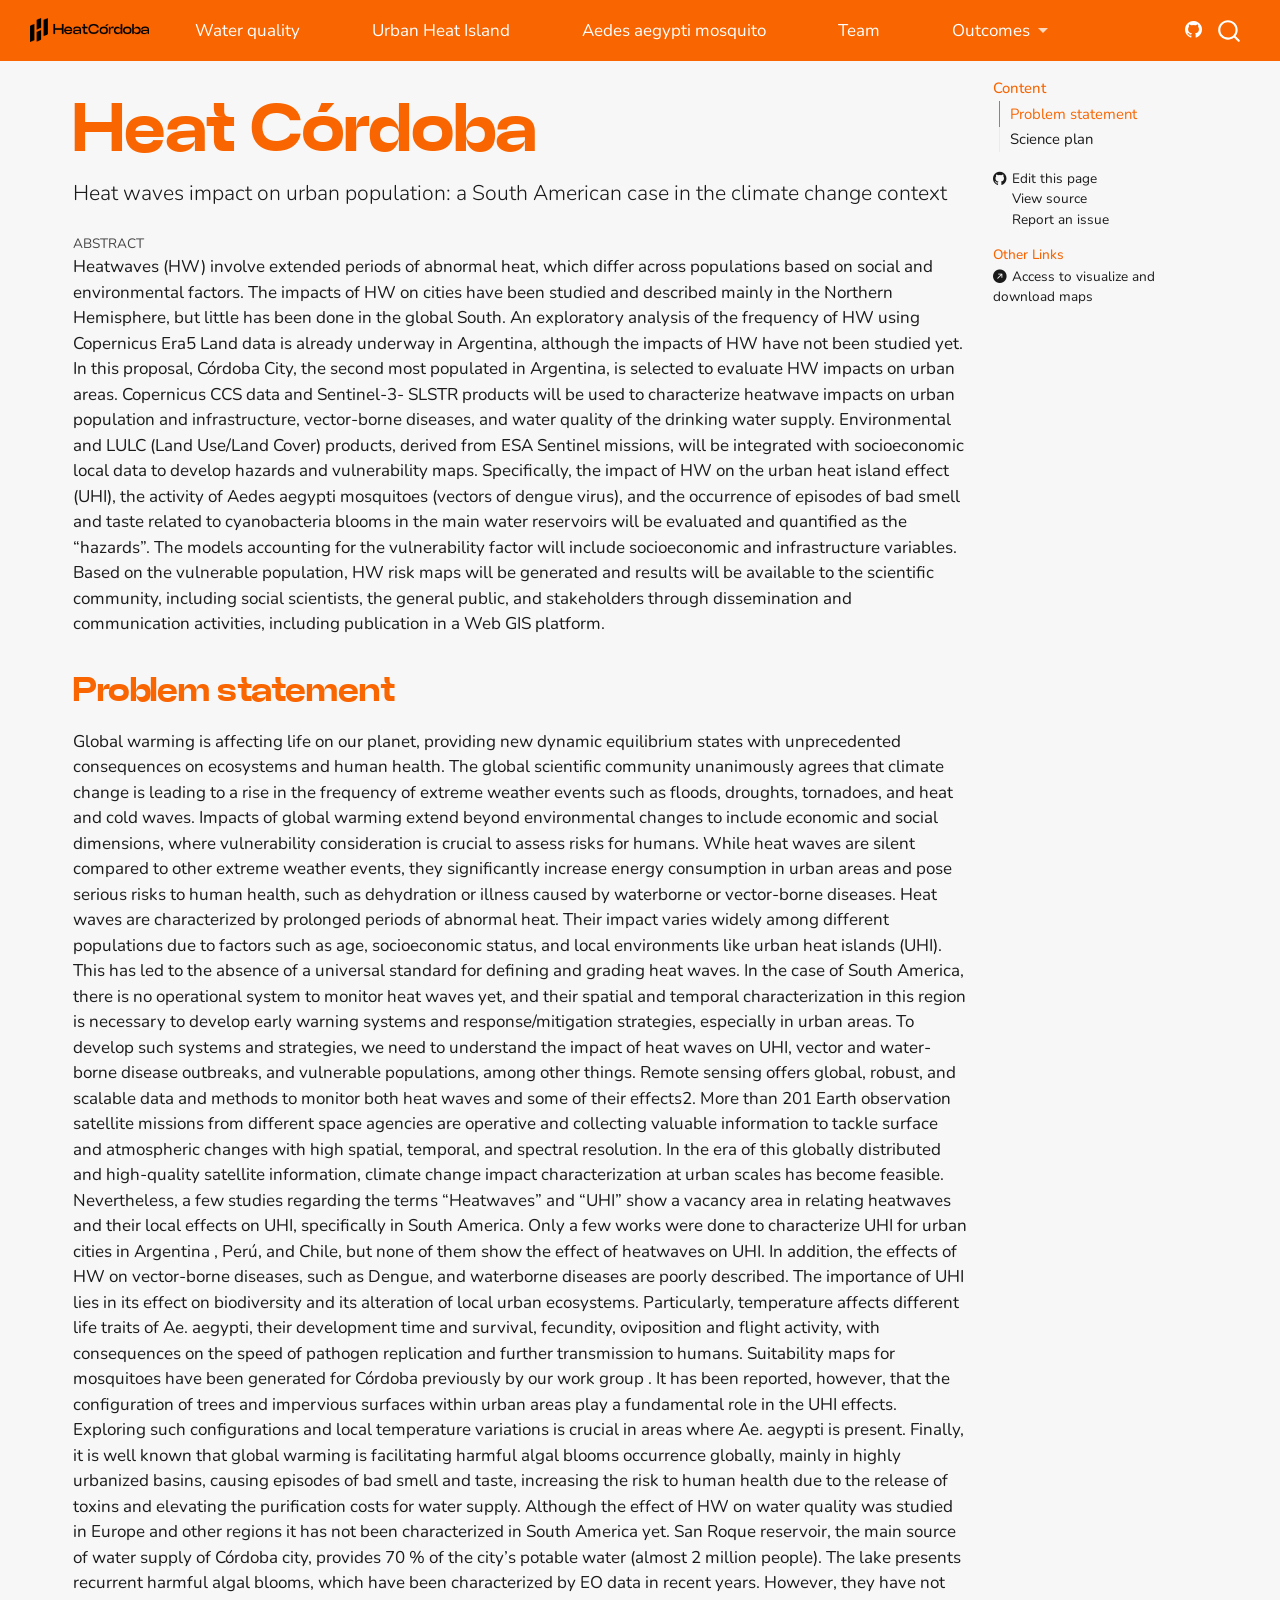
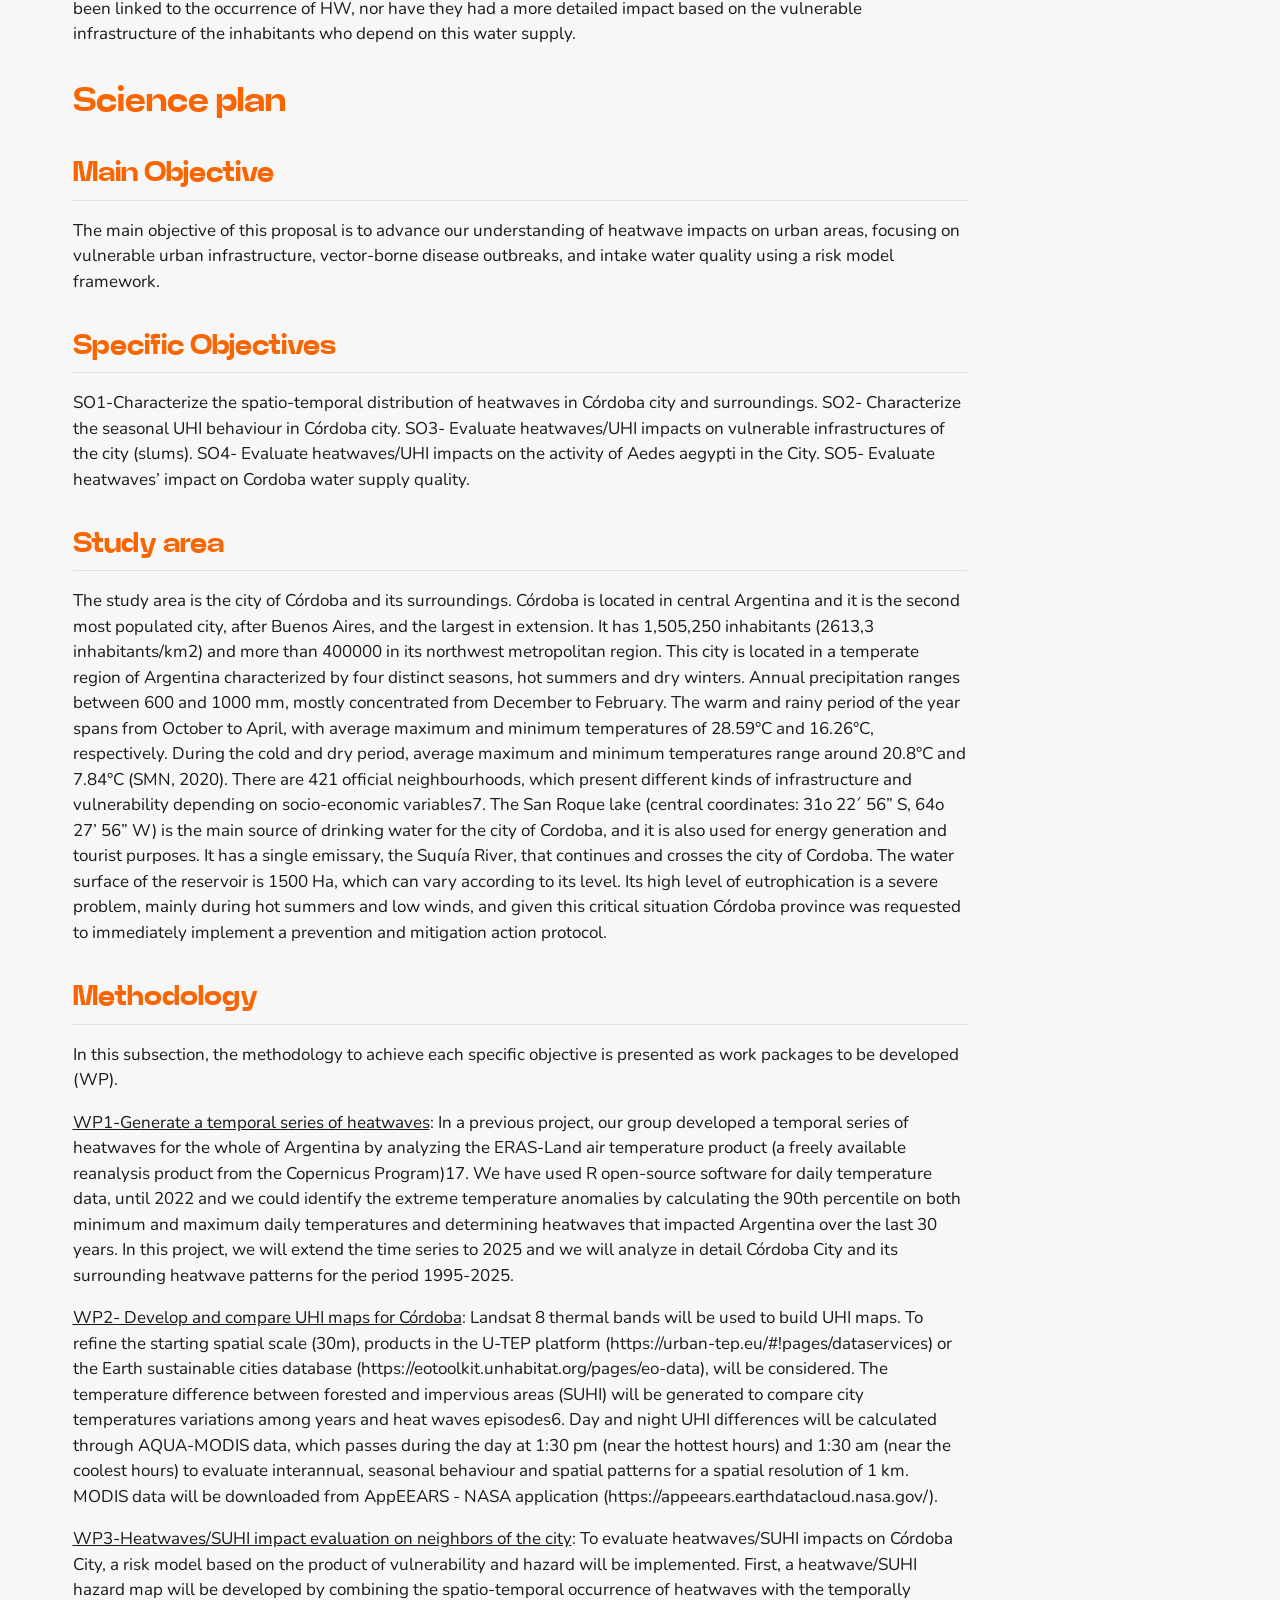
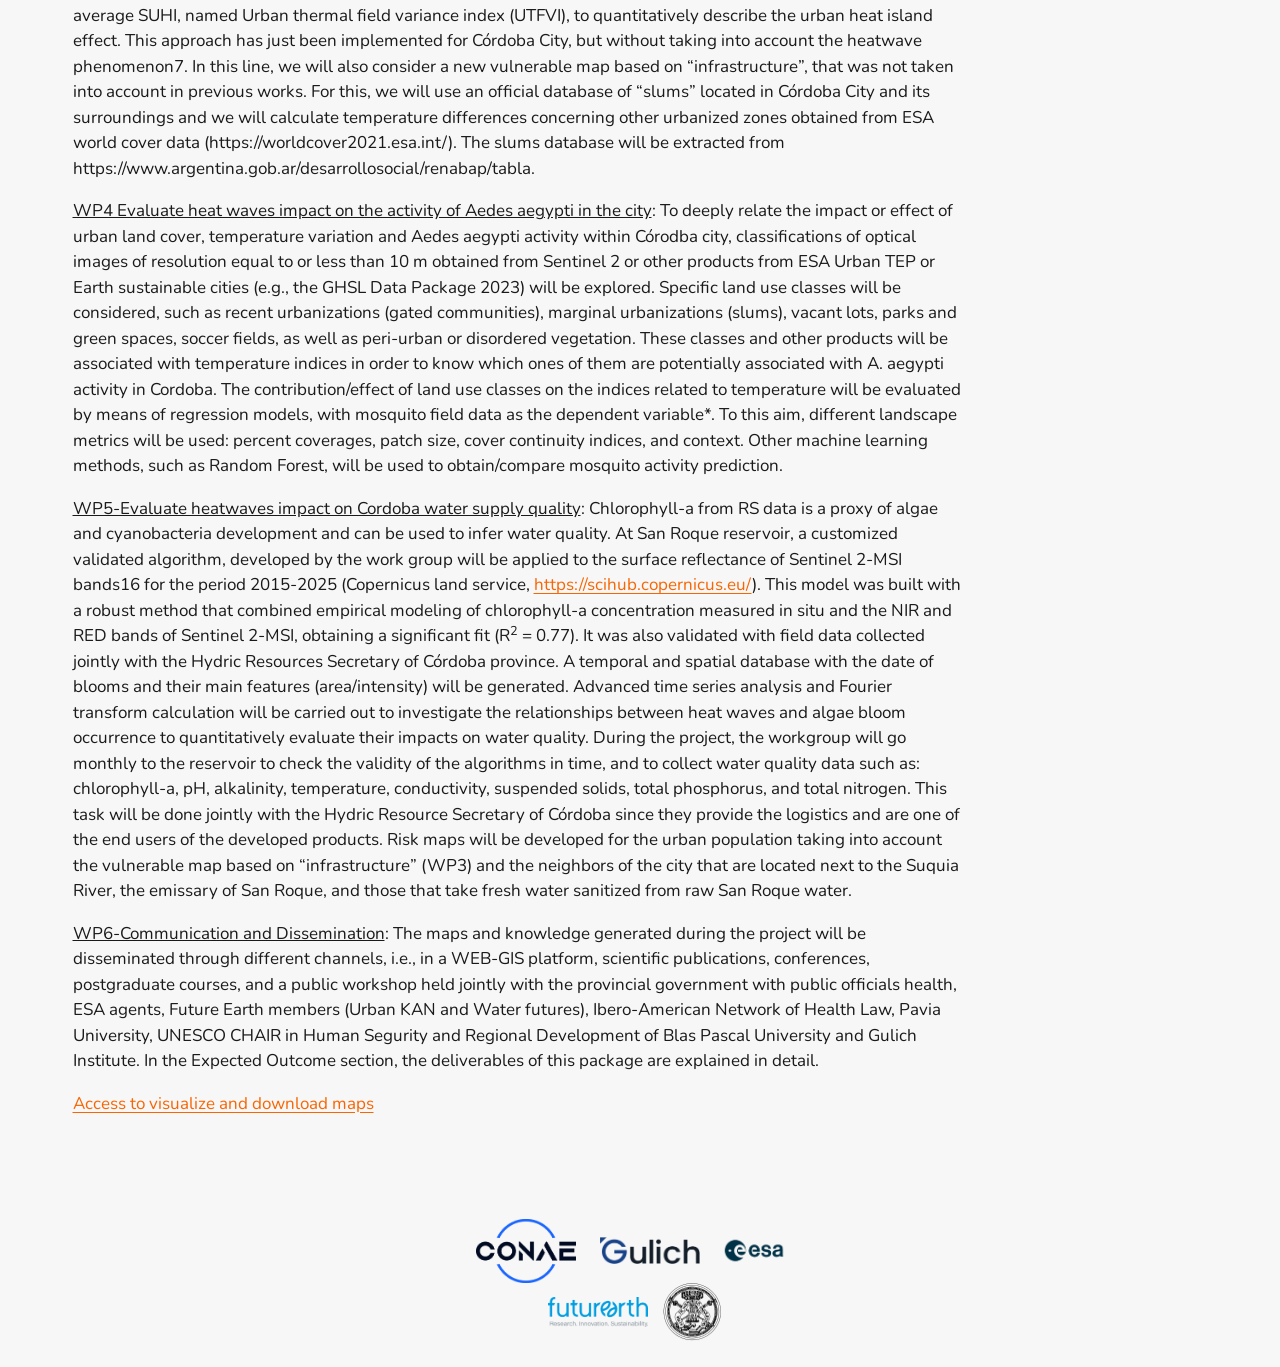
==== commit da22be07: "Built site for gh-pages" ====
--- a/index.html
+++ b/index.html
@@ -79,7 +79,7 @@
 }</script>
 
 
-<link rel="stylesheet" href="estilo.scss">
+<link rel="stylesheet" href="styles.css">
 <meta property="og:title" content="Heat Córdoba">
 <meta property="og:description" content="Heatwaves (HW) involve extended periods of abnormal heat, which differ across populations based on social and environmental factors. The impacts of HW on cities have been studied and described mainly in the Northern Hemisphere, but little has been done in the global South. An exploratory analysis of the frequency of HW using Copernicus Era5 Land data is already underway in Argentina, although the impacts of HW have not been studied yet. In this proposal, Córdoba City, the second most populated in Argentina, is selected to evaluate HW impacts on urban areas. Copernicus CCS data and Sentinel-3- SLSTR products will be used to characterize heatwave impacts on urban population and infrastructure, vector-borne diseases, and water quality of the drinking water supply. Environmental and LULC (Land Use/Land Cover) products, derived from ESA Sentinel missions, will be integrated with socioeconomic local data to develop hazards and vulnerability maps. Specifically, the impact of HW on the urban heat island effect (UHI), the activity of Aedes aegypti mosquitoes (vectors of dengue virus), and the occurrence of episodes of bad smell and taste related to cyanobacteria blooms in the main water reservoirs will be evaluated and quantified as the “hazards”. The models accounting for the vulnerability factor will include socioeconomic and infrastructure variables. Based on the vulnerable population, HW risk maps will be generated and results will be available to the scientific community, including social scientists, the general public, and stakeholders through dissemination and communication activities, including publication in a Web GIS platform.">
 <meta property="og:site_name" content="Heat Córdoba">
--- a/styles.css
+++ b/styles.css
@@ -0,0 +1,14 @@
+/* css styles */
+
+#title-block-header.quarto-title-block.default .quarto-title .title {
+    font-size: 4em;
+}
+
+titulo {
+    font-size: 4rem;
+}
+
+.navbar-expand-lg .navbar-nav .nav-link {
+    padding-left: 2rem;
+    padding-right: 2rem;
+}
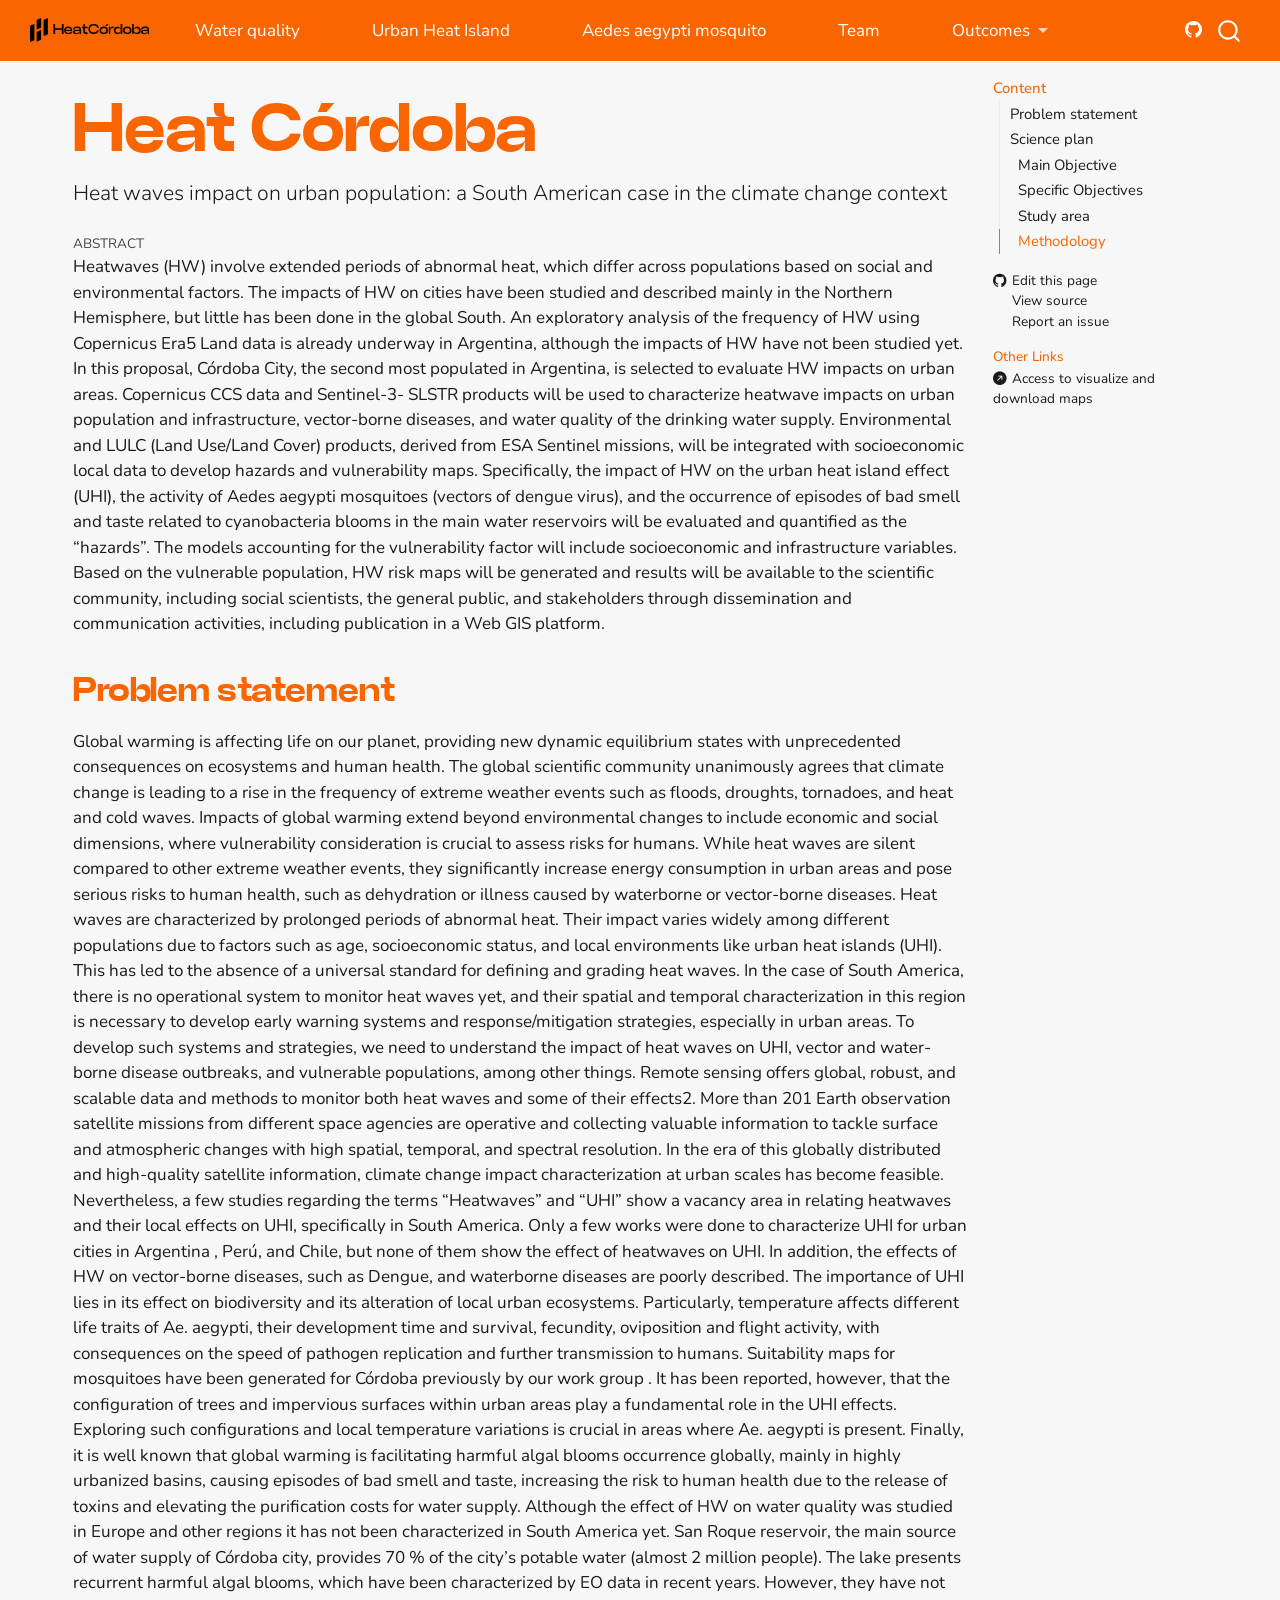
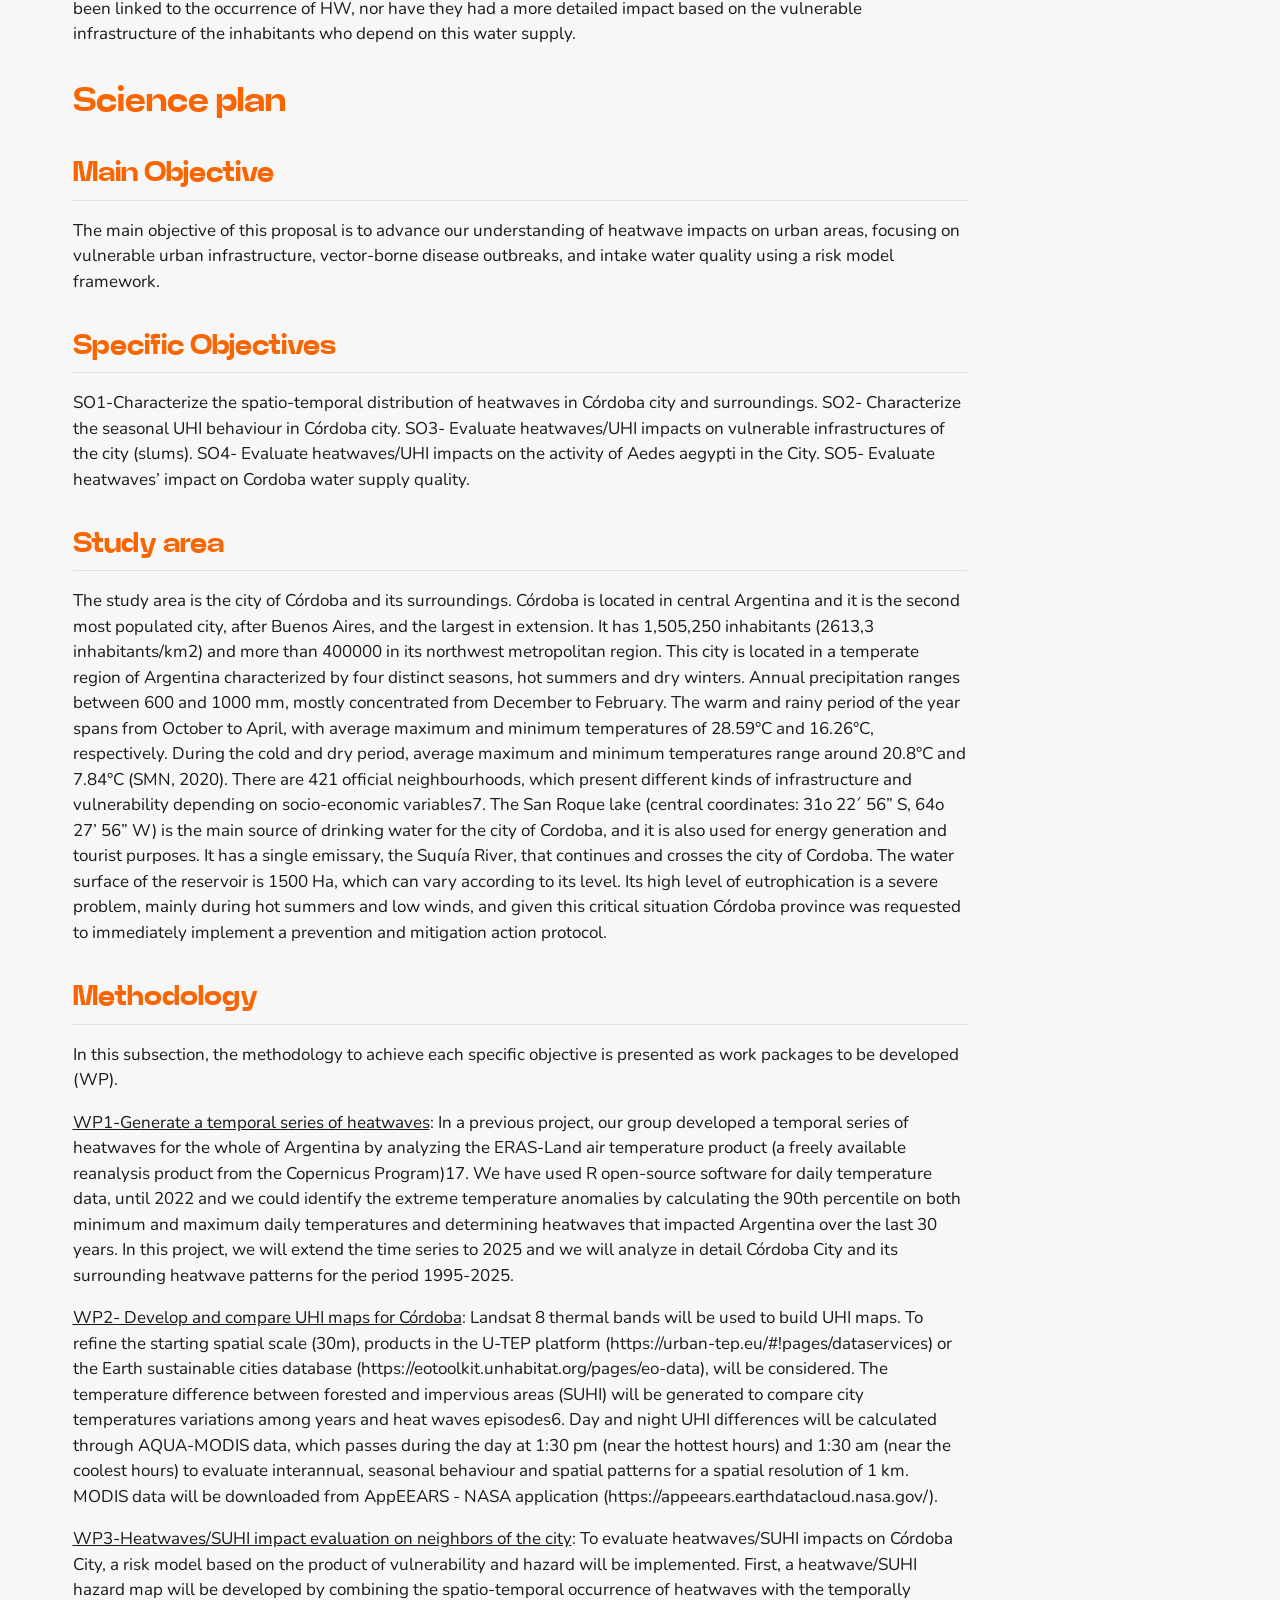
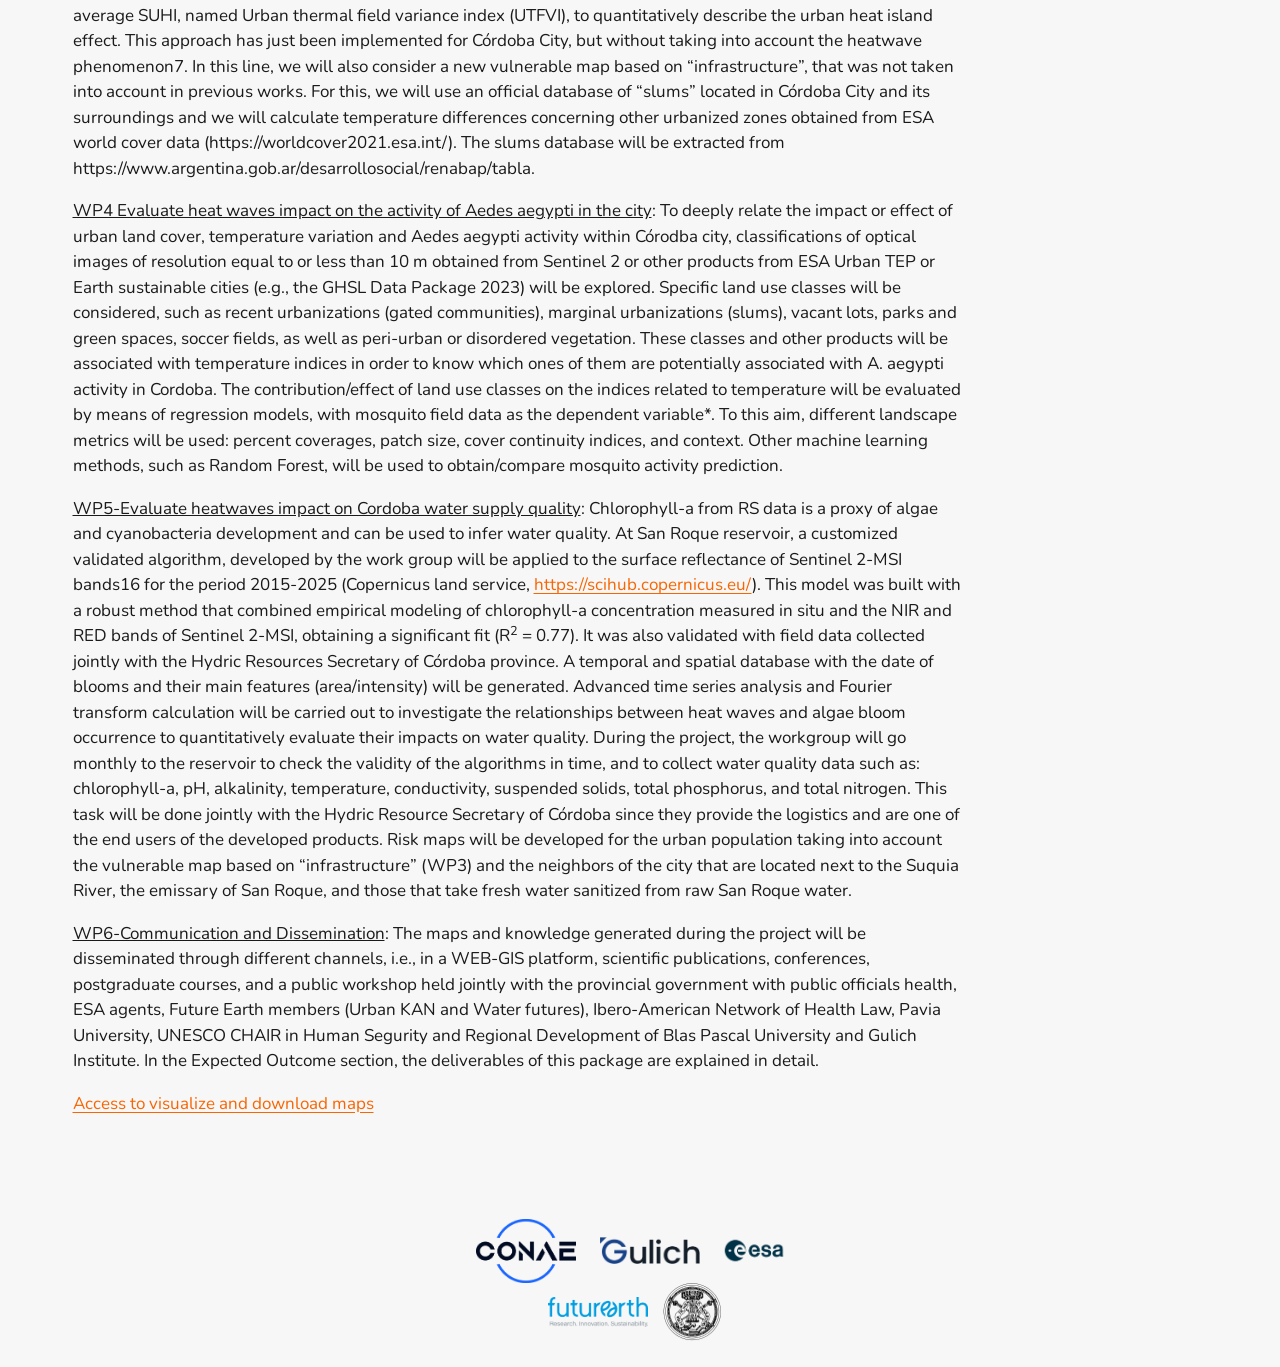
==== commit 66e6d7b3: "Built site for gh-pages" ====
--- a/index.html
+++ b/index.html
@@ -2,7 +2,7 @@
 <html xmlns="http://www.w3.org/1999/xhtml" lang="en" xml:lang="en"><head>
 
 <meta charset="utf-8">
-<meta name="generator" content="quarto-1.9.23">
+<meta name="generator" content="quarto-1.9.37">
 
 <meta name="viewport" content="width=device-width, initial-scale=1.0, user-scalable=yes">
 
@@ -36,19 +36,18 @@
 <link href="./img/isotipos/POSITIVO TRANSPARENTE.png" rel="icon" type="image/png">
 <script src="site_libs/quarto-html/quarto.js" type="module"></script>
 <script src="site_libs/quarto-html/tabsets/tabsets.js" type="module"></script>
-<script src="site_libs/quarto-html/axe/axe-check.js" type="module"></script>
 <script src="site_libs/quarto-html/popper.min.js"></script>
 <script src="site_libs/quarto-html/tippy.umd.min.js"></script>
 <script src="site_libs/quarto-html/anchor.min.js"></script>
 <link href="site_libs/quarto-html/tippy.css" rel="stylesheet">
-<link href="site_libs/quarto-html/quarto-syntax-highlighting-076ecbd647e1f0418c5051713cd9b730.css" rel="stylesheet" class="quarto-color-scheme" id="quarto-text-highlighting-styles">
-<link href="site_libs/quarto-html/quarto-syntax-highlighting-dark-cc61759d1eeca397c1a23a1a0b7213e3.css" rel="stylesheet" class="quarto-color-scheme quarto-color-alternate" id="quarto-text-highlighting-styles">
-<link href="site_libs/quarto-html/quarto-syntax-highlighting-076ecbd647e1f0418c5051713cd9b730.css" rel="stylesheet" class="quarto-color-scheme-extra" id="quarto-text-highlighting-styles">
+<link href="site_libs/quarto-html/quarto-syntax-highlighting-7f8f88aac4f3542376d5c11b86a4c14d.css" rel="stylesheet" class="quarto-color-scheme" id="quarto-text-highlighting-styles">
+<link href="site_libs/quarto-html/quarto-syntax-highlighting-dark-d0ae9245876894da5ac7e18953ecc5cc.css" rel="stylesheet" class="quarto-color-scheme quarto-color-alternate" id="quarto-text-highlighting-styles">
+<link href="site_libs/quarto-html/quarto-syntax-highlighting-7f8f88aac4f3542376d5c11b86a4c14d.css" rel="stylesheet" class="quarto-color-scheme-extra" id="quarto-text-highlighting-styles">
 <script src="site_libs/bootstrap/bootstrap.min.js"></script>
 <link href="site_libs/bootstrap/bootstrap-icons.css" rel="stylesheet">
-<link href="site_libs/bootstrap/bootstrap-fe1db6774e291ea8842c49adfb5ac772.min.css" rel="stylesheet" append-hash="true" class="quarto-color-scheme" id="quarto-bootstrap" data-mode="light">
-<link href="site_libs/bootstrap/bootstrap-dark-bbd87cb4052050d6fadbd5eea1377ac8.min.css" rel="stylesheet" append-hash="true" class="quarto-color-scheme quarto-color-alternate" id="quarto-bootstrap" data-mode="light">
-<link href="site_libs/bootstrap/bootstrap-fe1db6774e291ea8842c49adfb5ac772.min.css" rel="stylesheet" append-hash="true" class="quarto-color-scheme-extra" id="quarto-bootstrap" data-mode="light">
+<link href="site_libs/bootstrap/bootstrap-0ed2f38b49203bda0e732bd3e2922dca.min.css" rel="stylesheet" append-hash="true" class="quarto-color-scheme" id="quarto-bootstrap" data-mode="light">
+<link href="site_libs/bootstrap/bootstrap-dark-c16a20c6889119e441e2e51a582be335.min.css" rel="stylesheet" append-hash="true" class="quarto-color-scheme quarto-color-alternate" id="quarto-bootstrap" data-mode="light">
+<link href="site_libs/bootstrap/bootstrap-0ed2f38b49203bda0e732bd3e2922dca.min.css" rel="stylesheet" append-hash="true" class="quarto-color-scheme-extra" id="quarto-bootstrap" data-mode="light">
 <script src="site_libs/quarto-contrib/iconify-3.0.0/iconify-icon.min.js"></script>
 <script id="quarto-search-options" type="application/json">{
   "location": "navbar",
@@ -93,8 +92,8 @@
       <div class="navbar-container container-fluid">
       <div class="navbar-brand-container mx-auto">
     <a href="./index.html" class="navbar-brand navbar-brand-logo">
-    <img src="./img\imagotipos\POSITIVO TRANSPARENTE.png" alt="" class="navbar-logo light-content">
-    <img src="./img\imagotipos\POSITIVO TRANSPARENTE.png" alt="" class="navbar-logo dark-content">
+    <img src="./img/imagotipos/POSITIVO TRANSPARENTE.png" alt="" class="navbar-logo light-content">
+    <img src="./img/imagotipos/POSITIVO TRANSPARENTE.png" alt="" class="navbar-logo dark-content">
     </a>
   </div>
             <div id="quarto-search" class="" title="Search"></div>
--- a/site_libs/quarto-html/quarto-syntax-highlighting-7f8f88aac4f3542376d5c11b86a4c14d.css
+++ b/site_libs/quarto-html/quarto-syntax-highlighting-7f8f88aac4f3542376d5c11b86a4c14d.css
@@ -0,0 +1,236 @@
+/* quarto syntax highlight colors */
+:root {
+  --quarto-hl-ot-color: #003B4F;
+  --quarto-hl-at-color: #657422;
+  --quarto-hl-ss-color: #20794D;
+  --quarto-hl-an-color: #5E5E5E;
+  --quarto-hl-fu-color: #4758AB;
+  --quarto-hl-st-color: #20794D;
+  --quarto-hl-cf-color: #003B4F;
+  --quarto-hl-op-color: #5E5E5E;
+  --quarto-hl-er-color: #AD0000;
+  --quarto-hl-bn-color: #AD0000;
+  --quarto-hl-al-color: #AD0000;
+  --quarto-hl-va-color: #111111;
+  --quarto-hl-bu-color: inherit;
+  --quarto-hl-ex-color: inherit;
+  --quarto-hl-pp-color: #AD0000;
+  --quarto-hl-in-color: #5E5E5E;
+  --quarto-hl-vs-color: #20794D;
+  --quarto-hl-wa-color: #5E5E5E;
+  --quarto-hl-do-color: #5E5E5E;
+  --quarto-hl-im-color: #00769E;
+  --quarto-hl-ch-color: #20794D;
+  --quarto-hl-dt-color: #AD0000;
+  --quarto-hl-fl-color: #AD0000;
+  --quarto-hl-co-color: #5E5E5E;
+  --quarto-hl-cv-color: #5E5E5E;
+  --quarto-hl-cn-color: #8f5902;
+  --quarto-hl-sc-color: #5E5E5E;
+  --quarto-hl-dv-color: #AD0000;
+  --quarto-hl-kw-color: #003B4F;
+}
+
+/* other quarto variables */
+:root {
+  --quarto-font-monospace: SFMono-Regular, Menlo, Monaco, Consolas, "Liberation Mono", "Courier New", monospace;
+}
+
+/* syntax highlight based on Pandoc's rules */
+pre > code.sourceCode > span {
+  color: #003B4F;
+}
+
+code.sourceCode > span {
+  color: #003B4F;
+}
+
+div.sourceCode,
+div.sourceCode pre.sourceCode {
+  color: #003B4F;
+}
+
+/* Normal */
+code span {
+  color: #003B4F;
+}
+
+/* Alert */
+code span.al {
+  color: #AD0000;
+  font-style: inherit;
+}
+
+/* Annotation */
+code span.an {
+  color: #5E5E5E;
+  font-style: inherit;
+}
+
+/* Attribute */
+code span.at {
+  color: #657422;
+  font-style: inherit;
+}
+
+/* BaseN */
+code span.bn {
+  color: #AD0000;
+  font-style: inherit;
+}
+
+/* BuiltIn */
+code span.bu {
+  font-style: inherit;
+}
+
+/* ControlFlow */
+code span.cf {
+  color: #003B4F;
+  font-weight: bold;
+  font-style: inherit;
+}
+
+/* Char */
+code span.ch {
+  color: #20794D;
+  font-style: inherit;
+}
+
+/* Constant */
+code span.cn {
+  color: #8f5902;
+  font-style: inherit;
+}
+
+/* Comment */
+code span.co {
+  color: #5E5E5E;
+  font-style: inherit;
+}
+
+/* CommentVar */
+code span.cv {
+  color: #5E5E5E;
+  font-style: italic;
+}
+
+/* Documentation */
+code span.do {
+  color: #5E5E5E;
+  font-style: italic;
+}
+
+/* DataType */
+code span.dt {
+  color: #AD0000;
+  font-style: inherit;
+}
+
+/* DecVal */
+code span.dv {
+  color: #AD0000;
+  font-style: inherit;
+}
+
+/* Error */
+code span.er {
+  color: #AD0000;
+  font-style: inherit;
+}
+
+/* Extension */
+code span.ex {
+  font-style: inherit;
+}
+
+/* Float */
+code span.fl {
+  color: #AD0000;
+  font-style: inherit;
+}
+
+/* Function */
+code span.fu {
+  color: #4758AB;
+  font-style: inherit;
+}
+
+/* Import */
+code span.im {
+  color: #00769E;
+  font-style: inherit;
+}
+
+/* Information */
+code span.in {
+  color: #5E5E5E;
+  font-style: inherit;
+}
+
+/* Keyword */
+code span.kw {
+  color: #003B4F;
+  font-weight: bold;
+  font-style: inherit;
+}
+
+/* Operator */
+code span.op {
+  color: #5E5E5E;
+  font-style: inherit;
+}
+
+/* Other */
+code span.ot {
+  color: #003B4F;
+  font-style: inherit;
+}
+
+/* Preprocessor */
+code span.pp {
+  color: #AD0000;
+  font-style: inherit;
+}
+
+/* SpecialChar */
+code span.sc {
+  color: #5E5E5E;
+  font-style: inherit;
+}
+
+/* SpecialString */
+code span.ss {
+  color: #20794D;
+  font-style: inherit;
+}
+
+/* String */
+code span.st {
+  color: #20794D;
+  font-style: inherit;
+}
+
+/* Variable */
+code span.va {
+  color: #111111;
+  font-style: inherit;
+}
+
+/* VerbatimString */
+code span.vs {
+  color: #20794D;
+  font-style: inherit;
+}
+
+/* Warning */
+code span.wa {
+  color: #5E5E5E;
+  font-style: italic;
+}
+
+.prevent-inlining {
+  content: "</";
+}
+
+/*# sourceMappingURL=789ad8cd35626ba772517505b42a116e.css.map */
--- a/site_libs/quarto-html/quarto-syntax-highlighting-dark-d0ae9245876894da5ac7e18953ecc5cc.css
+++ b/site_libs/quarto-html/quarto-syntax-highlighting-dark-d0ae9245876894da5ac7e18953ecc5cc.css
@@ -0,0 +1,219 @@
+/* quarto syntax highlight colors */
+:root {
+  --quarto-hl-al-color: #f07178;
+  --quarto-hl-an-color: #d4d0ab;
+  --quarto-hl-at-color: #00e0e0;
+  --quarto-hl-bn-color: #d4d0ab;
+  --quarto-hl-bu-color: #abe338;
+  --quarto-hl-ch-color: #abe338;
+  --quarto-hl-co-color: #f8f8f2;
+  --quarto-hl-cv-color: #ffd700;
+  --quarto-hl-cn-color: #ffd700;
+  --quarto-hl-cf-color: #ffa07a;
+  --quarto-hl-dt-color: #ffa07a;
+  --quarto-hl-dv-color: #d4d0ab;
+  --quarto-hl-do-color: #f8f8f2;
+  --quarto-hl-er-color: #f07178;
+  --quarto-hl-ex-color: #00e0e0;
+  --quarto-hl-fl-color: #d4d0ab;
+  --quarto-hl-fu-color: #ffa07a;
+  --quarto-hl-im-color: #abe338;
+  --quarto-hl-in-color: #d4d0ab;
+  --quarto-hl-kw-color: #ffa07a;
+  --quarto-hl-op-color: #ffa07a;
+  --quarto-hl-ot-color: #00e0e0;
+  --quarto-hl-pp-color: #dcc6e0;
+  --quarto-hl-re-color: #00e0e0;
+  --quarto-hl-sc-color: #abe338;
+  --quarto-hl-ss-color: #abe338;
+  --quarto-hl-st-color: #abe338;
+  --quarto-hl-va-color: #00e0e0;
+  --quarto-hl-vs-color: #abe338;
+  --quarto-hl-wa-color: #dcc6e0;
+}
+
+/* other quarto variables */
+:root {
+  --quarto-font-monospace: SFMono-Regular, Menlo, Monaco, Consolas, "Liberation Mono", "Courier New", monospace;
+}
+
+/* syntax highlight based on Pandoc's rules */
+pre > code.sourceCode > span {
+  color: #f8f8f2;
+}
+
+code.sourceCode > span {
+  color: #f8f8f2;
+}
+
+div.sourceCode,
+div.sourceCode pre.sourceCode {
+  color: #f8f8f2;
+}
+
+/* Normal */
+code span {
+  color: #f8f8f2;
+}
+
+/* Alert */
+code span.al {
+  color: #f07178;
+}
+
+/* Annotation */
+code span.an {
+  color: #d4d0ab;
+}
+
+/* Attribute */
+code span.at {
+  color: #00e0e0;
+}
+
+/* BaseN */
+code span.bn {
+  color: #d4d0ab;
+}
+
+/* BuiltIn */
+code span.bu {
+  color: #abe338;
+}
+
+/* ControlFlow */
+code span.cf {
+  font-weight: bold;
+  color: #ffa07a;
+}
+
+/* Char */
+code span.ch {
+  color: #abe338;
+}
+
+/* Constant */
+code span.cn {
+  color: #ffd700;
+}
+
+/* Comment */
+code span.co {
+  font-style: italic;
+  color: #f8f8f2;
+}
+
+/* CommentVar */
+code span.cv {
+  color: #ffd700;
+}
+
+/* Documentation */
+code span.do {
+  color: #f8f8f2;
+}
+
+/* DataType */
+code span.dt {
+  color: #ffa07a;
+}
+
+/* DecVal */
+code span.dv {
+  color: #d4d0ab;
+}
+
+/* Error */
+code span.er {
+  color: #f07178;
+  text-decoration: underline;
+}
+
+/* Extension */
+code span.ex {
+  font-weight: bold;
+  color: #00e0e0;
+}
+
+/* Float */
+code span.fl {
+  color: #d4d0ab;
+}
+
+/* Function */
+code span.fu {
+  color: #ffa07a;
+}
+
+/* Import */
+code span.im {
+  color: #abe338;
+}
+
+/* Information */
+code span.in {
+  color: #d4d0ab;
+}
+
+/* Keyword */
+code span.kw {
+  font-weight: bold;
+  color: #ffa07a;
+}
+
+/* Operator */
+code span.op {
+  color: #ffa07a;
+}
+
+/* Other */
+code span.ot {
+  color: #00e0e0;
+}
+
+/* Preprocessor */
+code span.pp {
+  color: #dcc6e0;
+}
+
+/* RegionMarker */
+code span.re {
+  background-color: #f8f8f2;
+  color: #00e0e0;
+}
+
+/* SpecialChar */
+code span.sc {
+  color: #abe338;
+}
+
+/* SpecialString */
+code span.ss {
+  color: #abe338;
+}
+
+/* String */
+code span.st {
+  color: #abe338;
+}
+
+/* Variable */
+code span.va {
+  color: #00e0e0;
+}
+
+/* VerbatimString */
+code span.vs {
+  color: #abe338;
+}
+
+/* Warning */
+code span.wa {
+  color: #dcc6e0;
+}
+
+.prevent-inlining {
+  content: "</";
+}
+
+/*# sourceMappingURL=e2dac9153eaf3c552d5043f9565d03d7.css.map */
--- a/site_libs/quarto-html/quarto-syntax-highlighting-7f8f88aac4f3542376d5c11b86a4c14d.css
+++ b/site_libs/quarto-html/quarto-syntax-highlighting-7f8f88aac4f3542376d5c11b86a4c14d.css
@@ -0,0 +1,236 @@
+/* quarto syntax highlight colors */
+:root {
+  --quarto-hl-ot-color: #003B4F;
+  --quarto-hl-at-color: #657422;
+  --quarto-hl-ss-color: #20794D;
+  --quarto-hl-an-color: #5E5E5E;
+  --quarto-hl-fu-color: #4758AB;
+  --quarto-hl-st-color: #20794D;
+  --quarto-hl-cf-color: #003B4F;
+  --quarto-hl-op-color: #5E5E5E;
+  --quarto-hl-er-color: #AD0000;
+  --quarto-hl-bn-color: #AD0000;
+  --quarto-hl-al-color: #AD0000;
+  --quarto-hl-va-color: #111111;
+  --quarto-hl-bu-color: inherit;
+  --quarto-hl-ex-color: inherit;
+  --quarto-hl-pp-color: #AD0000;
+  --quarto-hl-in-color: #5E5E5E;
+  --quarto-hl-vs-color: #20794D;
+  --quarto-hl-wa-color: #5E5E5E;
+  --quarto-hl-do-color: #5E5E5E;
+  --quarto-hl-im-color: #00769E;
+  --quarto-hl-ch-color: #20794D;
+  --quarto-hl-dt-color: #AD0000;
+  --quarto-hl-fl-color: #AD0000;
+  --quarto-hl-co-color: #5E5E5E;
+  --quarto-hl-cv-color: #5E5E5E;
+  --quarto-hl-cn-color: #8f5902;
+  --quarto-hl-sc-color: #5E5E5E;
+  --quarto-hl-dv-color: #AD0000;
+  --quarto-hl-kw-color: #003B4F;
+}
+
+/* other quarto variables */
+:root {
+  --quarto-font-monospace: SFMono-Regular, Menlo, Monaco, Consolas, "Liberation Mono", "Courier New", monospace;
+}
+
+/* syntax highlight based on Pandoc's rules */
+pre > code.sourceCode > span {
+  color: #003B4F;
+}
+
+code.sourceCode > span {
+  color: #003B4F;
+}
+
+div.sourceCode,
+div.sourceCode pre.sourceCode {
+  color: #003B4F;
+}
+
+/* Normal */
+code span {
+  color: #003B4F;
+}
+
+/* Alert */
+code span.al {
+  color: #AD0000;
+  font-style: inherit;
+}
+
+/* Annotation */
+code span.an {
+  color: #5E5E5E;
+  font-style: inherit;
+}
+
+/* Attribute */
+code span.at {
+  color: #657422;
+  font-style: inherit;
+}
+
+/* BaseN */
+code span.bn {
+  color: #AD0000;
+  font-style: inherit;
+}
+
+/* BuiltIn */
+code span.bu {
+  font-style: inherit;
+}
+
+/* ControlFlow */
+code span.cf {
+  color: #003B4F;
+  font-weight: bold;
+  font-style: inherit;
+}
+
+/* Char */
+code span.ch {
+  color: #20794D;
+  font-style: inherit;
+}
+
+/* Constant */
+code span.cn {
+  color: #8f5902;
+  font-style: inherit;
+}
+
+/* Comment */
+code span.co {
+  color: #5E5E5E;
+  font-style: inherit;
+}
+
+/* CommentVar */
+code span.cv {
+  color: #5E5E5E;
+  font-style: italic;
+}
+
+/* Documentation */
+code span.do {
+  color: #5E5E5E;
+  font-style: italic;
+}
+
+/* DataType */
+code span.dt {
+  color: #AD0000;
+  font-style: inherit;
+}
+
+/* DecVal */
+code span.dv {
+  color: #AD0000;
+  font-style: inherit;
+}
+
+/* Error */
+code span.er {
+  color: #AD0000;
+  font-style: inherit;
+}
+
+/* Extension */
+code span.ex {
+  font-style: inherit;
+}
+
+/* Float */
+code span.fl {
+  color: #AD0000;
+  font-style: inherit;
+}
+
+/* Function */
+code span.fu {
+  color: #4758AB;
+  font-style: inherit;
+}
+
+/* Import */
+code span.im {
+  color: #00769E;
+  font-style: inherit;
+}
+
+/* Information */
+code span.in {
+  color: #5E5E5E;
+  font-style: inherit;
+}
+
+/* Keyword */
+code span.kw {
+  color: #003B4F;
+  font-weight: bold;
+  font-style: inherit;
+}
+
+/* Operator */
+code span.op {
+  color: #5E5E5E;
+  font-style: inherit;
+}
+
+/* Other */
+code span.ot {
+  color: #003B4F;
+  font-style: inherit;
+}
+
+/* Preprocessor */
+code span.pp {
+  color: #AD0000;
+  font-style: inherit;
+}
+
+/* SpecialChar */
+code span.sc {
+  color: #5E5E5E;
+  font-style: inherit;
+}
+
+/* SpecialString */
+code span.ss {
+  color: #20794D;
+  font-style: inherit;
+}
+
+/* String */
+code span.st {
+  color: #20794D;
+  font-style: inherit;
+}
+
+/* Variable */
+code span.va {
+  color: #111111;
+  font-style: inherit;
+}
+
+/* VerbatimString */
+code span.vs {
+  color: #20794D;
+  font-style: inherit;
+}
+
+/* Warning */
+code span.wa {
+  color: #5E5E5E;
+  font-style: italic;
+}
+
+.prevent-inlining {
+  content: "</";
+}
+
+/*# sourceMappingURL=789ad8cd35626ba772517505b42a116e.css.map */
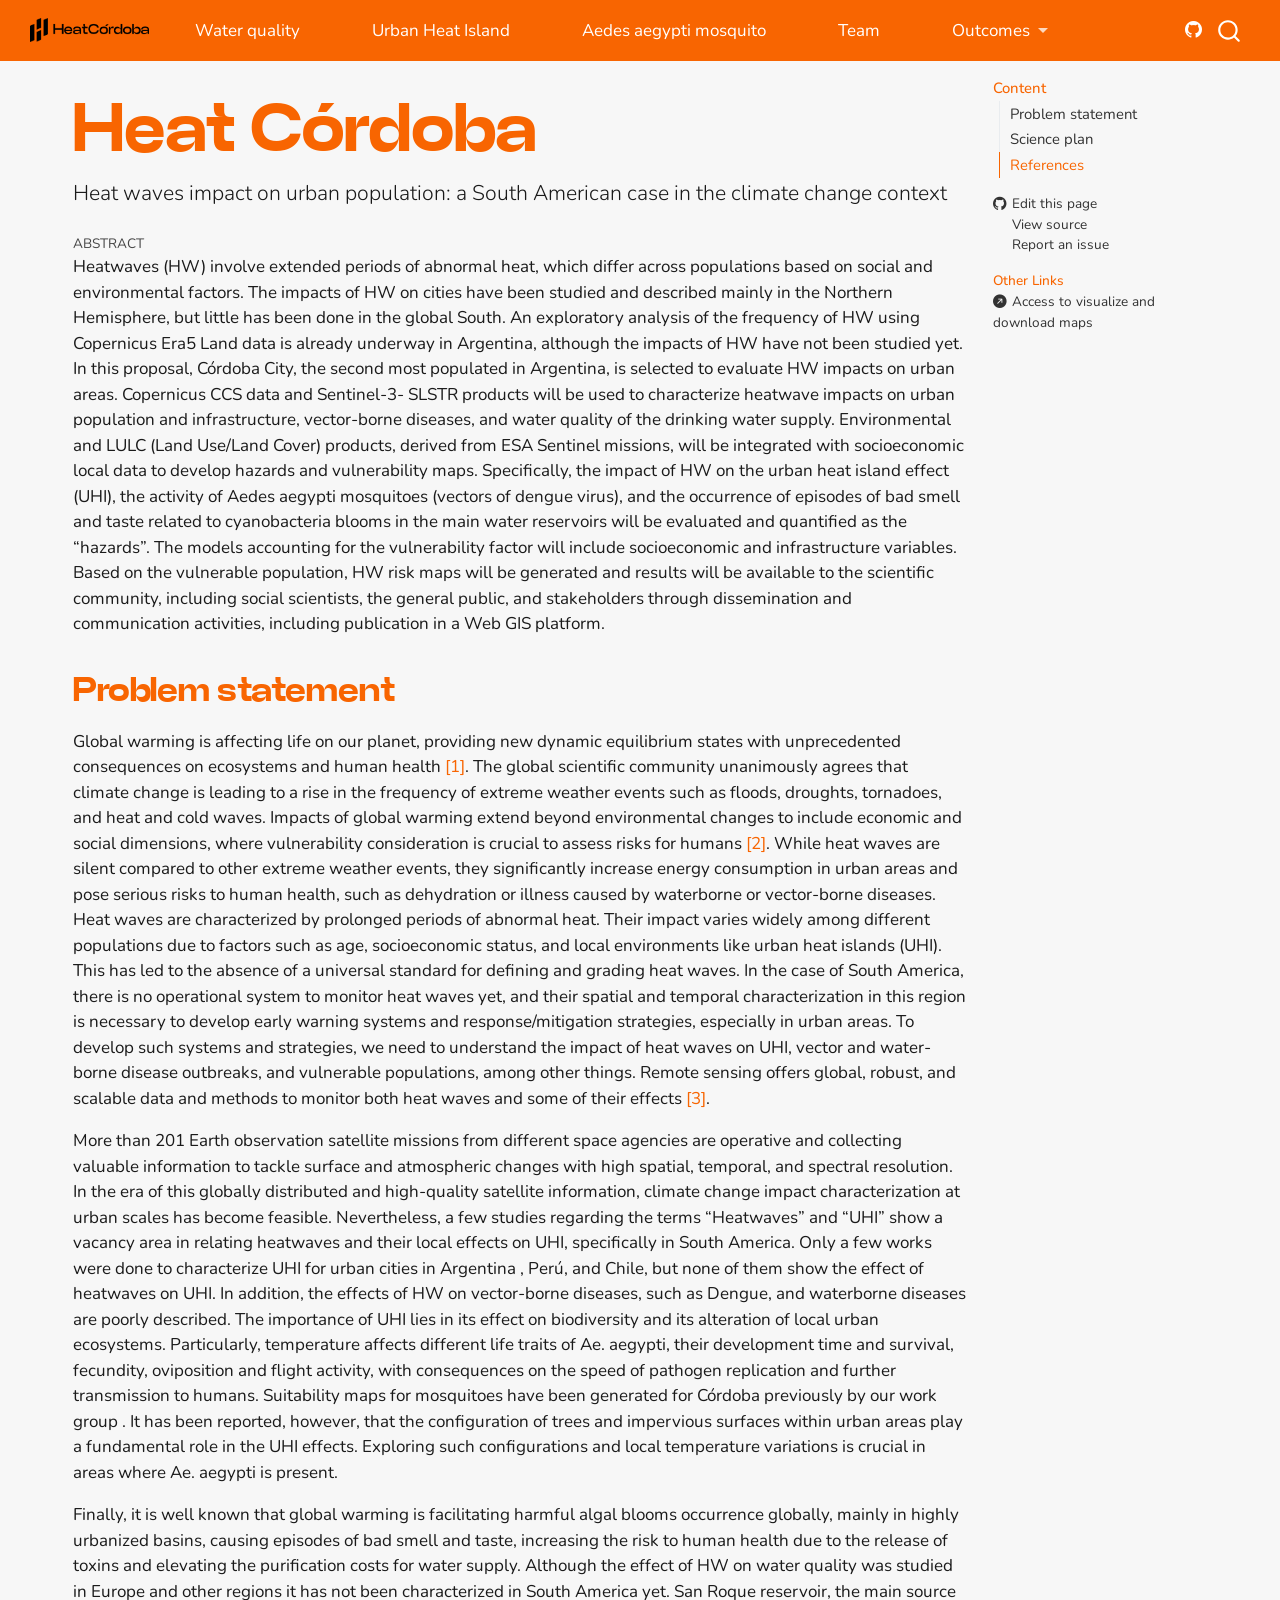
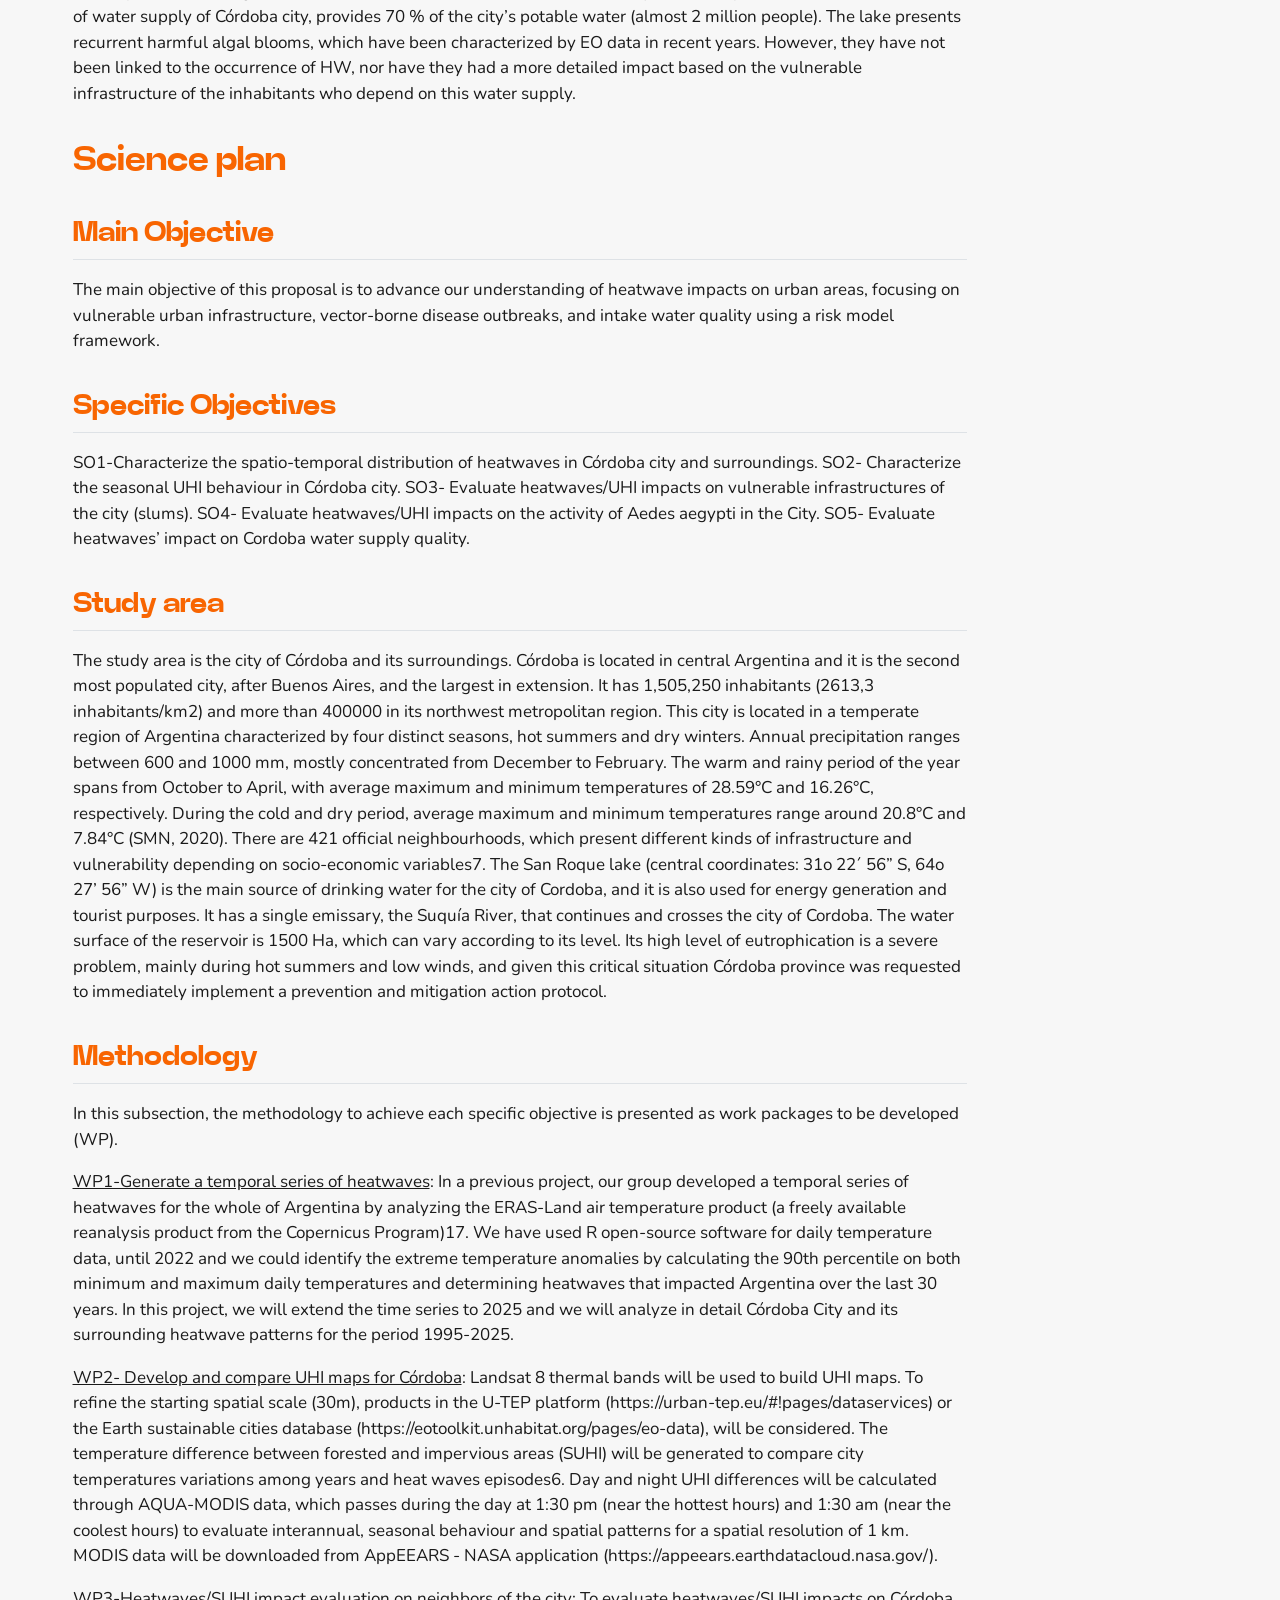
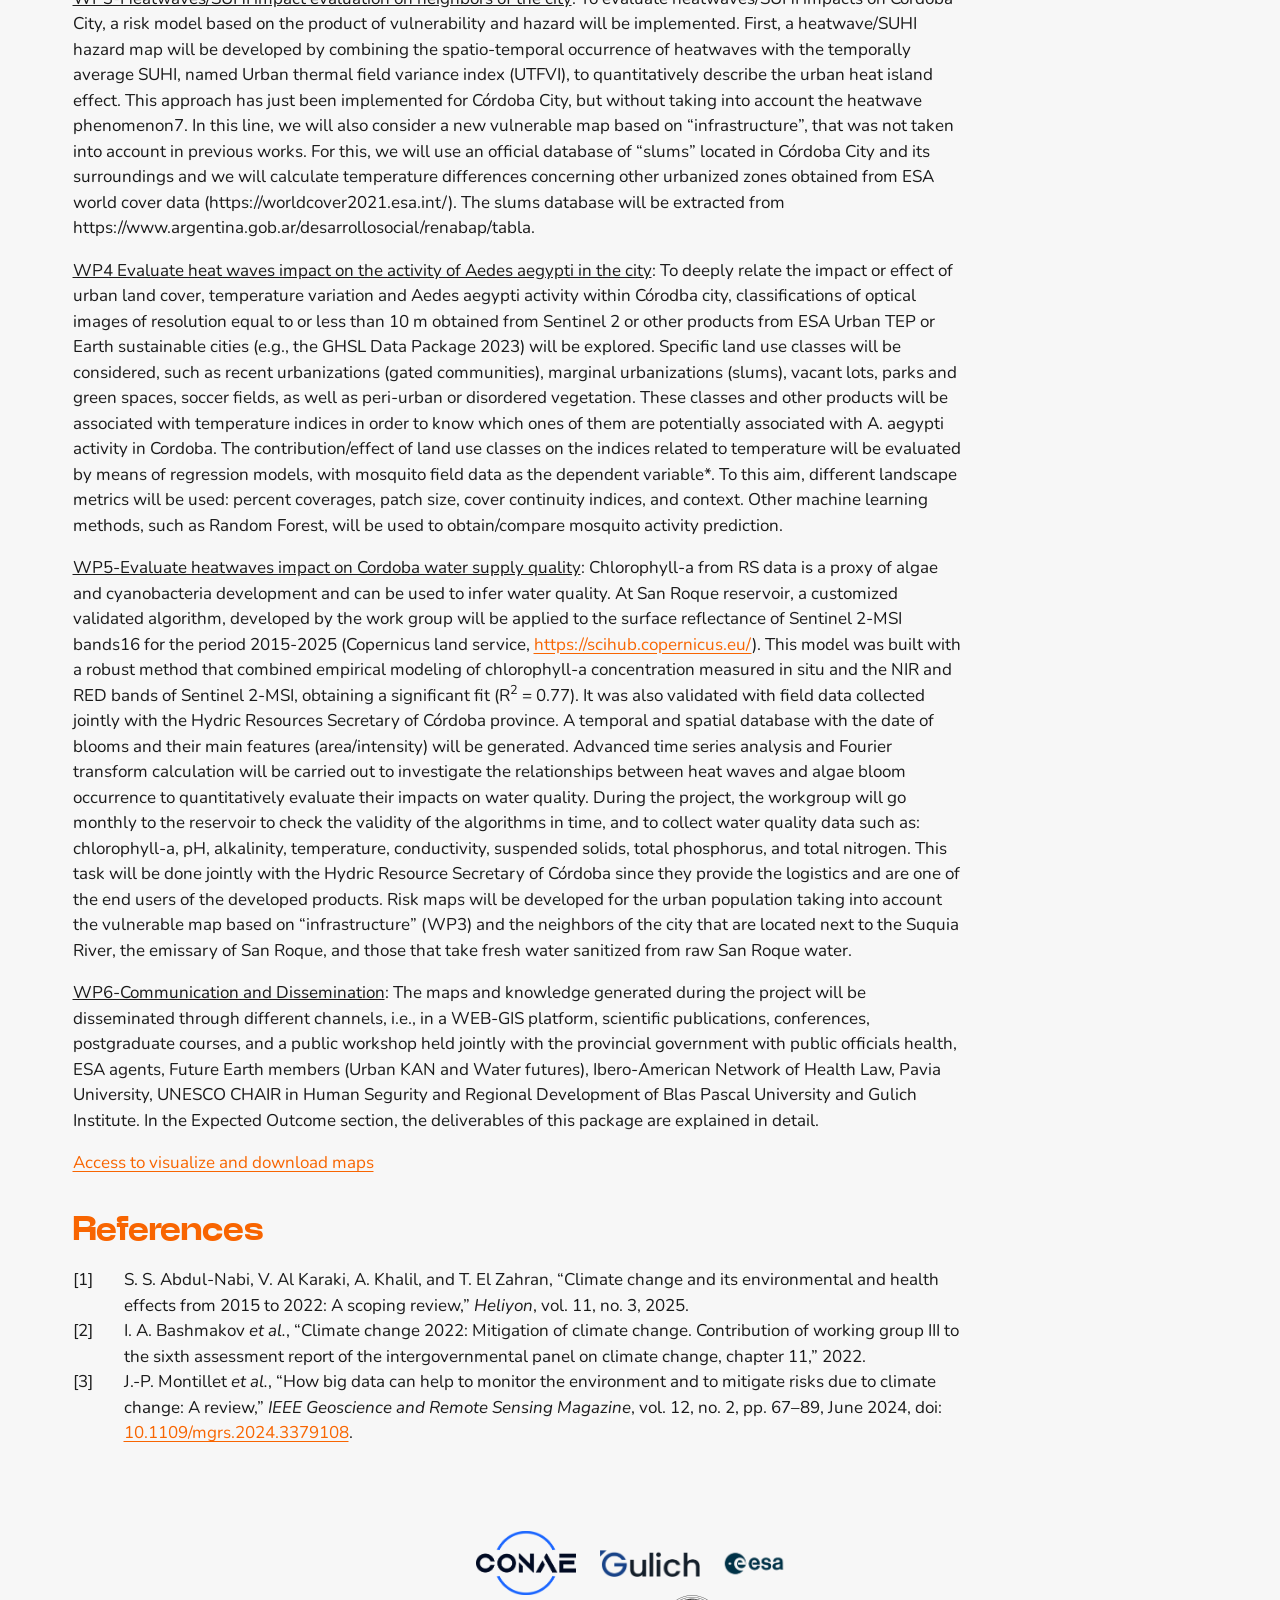
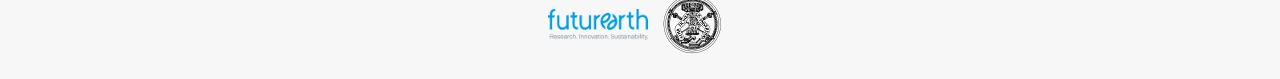
==== commit c67807f3: "Built site for gh-pages" ====
--- a/index.html
+++ b/index.html
@@ -23,7 +23,27 @@
   margin: 0 0.8em 0.2em -1em; /* quarto-specific, see https://github.com/quarto-dev/quarto-cli/issues/4556 */ 
   vertical-align: middle;
 }
-</style>
+/* CSS for citations */
+div.csl-bib-body { }
+div.csl-entry {
+  clear: both;
+  margin-bottom: 0em;
+}
+.hanging-indent div.csl-entry {
+  margin-left:2em;
+  text-indent:-2em;
+}
+div.csl-left-margin {
+  min-width:2em;
+  float:left;
+}
+div.csl-right-inline {
+  margin-left:2em;
+  padding-left:1em;
+}
+div.csl-indent {
+  margin-left: 2em;
+}</style>
 
 
 <script src="site_libs/quarto-nav/quarto-nav.js"></script>
@@ -174,6 +194,7 @@
   <li><a href="#study-area" id="toc-study-area" class="nav-link" data-scroll-target="#study-area">Study area</a></li>
   <li><a href="#methodology" id="toc-methodology" class="nav-link" data-scroll-target="#methodology">Methodology</a></li>
   </ul></li>
+  <li><a href="#references" id="toc-references" class="nav-link" data-scroll-target="#references">References</a></li>
   </ul>
 <div class="toc-actions"><ul><li><a href="https://github.com/heatcordoba/heatcordoba.github.io/edit/main/index.qmd" class="toc-action"><i class="bi bi-github"></i>Edit this page</a></li><li><a href="https://github.com/heatcordoba/heatcordoba.github.io/blob/main/index.qmd" class="toc-action"><i class="bi empty"></i>View source</a></li><li><a href="https://github.com/heatcordoba/heatcordoba.github.io/issues/new" class="toc-action"><i class="bi empty"></i>Report an issue</a></li></ul></div><div class="quarto-other-links"><h2>Other Links</h2><ul><li><a href="https://www.google.com/"><i class="bi bi-arrow-up-right-circle-fill"></i>Access to visualize and download maps</a></li></ul></div></nav>
     </div>
@@ -208,7 +229,9 @@
 
 <section id="problem-statement" class="level1">
 <h1>Problem statement</h1>
-<p>Global warming is affecting life on our planet, providing new dynamic equilibrium states with unprecedented consequences on ecosystems and human health. The global scientific community unanimously agrees that climate change is leading to a rise in the frequency of extreme weather events such as floods, droughts, tornadoes, and heat and cold waves. Impacts of global warming extend beyond environmental changes to include economic and social dimensions, where vulnerability consideration is crucial to assess risks for humans. While heat waves are silent compared to other extreme weather events, they significantly increase energy consumption in urban areas and pose serious risks to human health, such as dehydration or illness caused by waterborne or vector-borne diseases. Heat waves are characterized by prolonged periods of abnormal heat. Their impact varies widely among different populations due to factors such as age, socioeconomic status, and local environments like urban heat islands (UHI). This has led to the absence of a universal standard for defining and grading heat waves. In the case of South America, there is no operational system to monitor heat waves yet, and their spatial and temporal characterization in this region is necessary to develop early warning systems and response/mitigation strategies, especially in urban areas. To develop such systems and strategies, we need to understand the impact of heat waves on UHI, vector and water-borne disease outbreaks, and vulnerable populations, among other things. Remote sensing offers global, robust, and scalable data and methods to monitor both heat waves and some of their effects2. More than 201 Earth observation satellite missions from different space agencies are operative and collecting valuable information to tackle surface and atmospheric changes with high spatial, temporal, and spectral resolution. In the era of this globally distributed and high-quality satellite information, climate change impact characterization at urban scales has become feasible. Nevertheless, a few studies regarding the terms “Heatwaves” and “UHI” show a vacancy area in relating heatwaves and their local effects on UHI, specifically in South America. Only a few works were done to characterize UHI for urban cities in Argentina , Perú, and Chile, but none of them show the effect of heatwaves on UHI. In addition, the effects of HW on vector-borne diseases, such as Dengue, and waterborne diseases are poorly described. The importance of UHI lies in its effect on biodiversity and its alteration of local urban ecosystems. Particularly, temperature affects different life traits of Ae. aegypti, their development time and survival, fecundity, oviposition and flight activity, with consequences on the speed of pathogen replication and further transmission to humans. Suitability maps for mosquitoes have been generated for Córdoba previously by our work group . It has been reported, however, that the configuration of trees and impervious surfaces within urban areas play a fundamental role in the UHI effects. Exploring such configurations and local temperature variations is crucial in areas where Ae. aegypti is present. Finally, it is well known that global warming is facilitating harmful algal blooms occurrence globally, mainly in highly urbanized basins, causing episodes of bad smell and taste, increasing the risk to human health due to the release of toxins and elevating the purification costs for water supply. Although the effect of HW on water quality was studied in Europe and other regions it has not been characterized in South America yet. San Roque reservoir, the main source of water supply of Córdoba city, provides 70 % of the city’s potable water (almost 2 million people). The lake presents recurrent harmful algal blooms, which have been characterized by EO data in recent years. However, they have not been linked to the occurrence of HW, nor have they had a more detailed impact based on the vulnerable infrastructure of the inhabitants who depend on this water supply.</p>
+<p>Global warming is affecting life on our planet, providing new dynamic equilibrium states with unprecedented consequences on ecosystems and human health <span class="citation" data-cites="abdul2025climate"><a href="#ref-abdul2025climate" role="doc-biblioref">[1]</a></span>. The global scientific community unanimously agrees that climate change is leading to a rise in the frequency of extreme weather events such as floods, droughts, tornadoes, and heat and cold waves. Impacts of global warming extend beyond environmental changes to include economic and social dimensions, where vulnerability consideration is crucial to assess risks for humans <span class="citation" data-cites="bashmakov2022climate"><a href="#ref-bashmakov2022climate" role="doc-biblioref">[2]</a></span>. While heat waves are silent compared to other extreme weather events, they significantly increase energy consumption in urban areas and pose serious risks to human health, such as dehydration or illness caused by waterborne or vector-borne diseases. Heat waves are characterized by prolonged periods of abnormal heat. Their impact varies widely among different populations due to factors such as age, socioeconomic status, and local environments like urban heat islands (UHI). This has led to the absence of a universal standard for defining and grading heat waves. In the case of South America, there is no operational system to monitor heat waves yet, and their spatial and temporal characterization in this region is necessary to develop early warning systems and response/mitigation strategies, especially in urban areas. To develop such systems and strategies, we need to understand the impact of heat waves on UHI, vector and water-borne disease outbreaks, and vulnerable populations, among other things. Remote sensing offers global, robust, and scalable data and methods to monitor both heat waves and some of their effects <span class="citation" data-cites="Montillet2024"><a href="#ref-Montillet2024" role="doc-biblioref">[3]</a></span>.</p>
+<p>More than 201 Earth observation satellite missions from different space agencies are operative and collecting valuable information to tackle surface and atmospheric changes with high spatial, temporal, and spectral resolution. In the era of this globally distributed and high-quality satellite information, climate change impact characterization at urban scales has become feasible. Nevertheless, a few studies regarding the terms “Heatwaves” and “UHI” show a vacancy area in relating heatwaves and their local effects on UHI, specifically in South America. Only a few works were done to characterize UHI for urban cities in Argentina , Perú, and Chile, but none of them show the effect of heatwaves on UHI. In addition, the effects of HW on vector-borne diseases, such as Dengue, and waterborne diseases are poorly described. The importance of UHI lies in its effect on biodiversity and its alteration of local urban ecosystems. Particularly, temperature affects different life traits of Ae. aegypti, their development time and survival, fecundity, oviposition and flight activity, with consequences on the speed of pathogen replication and further transmission to humans. Suitability maps for mosquitoes have been generated for Córdoba previously by our work group . It has been reported, however, that the configuration of trees and impervious surfaces within urban areas play a fundamental role in the UHI effects. Exploring such configurations and local temperature variations is crucial in areas where Ae. aegypti is present.</p>
+<p>Finally, it is well known that global warming is facilitating harmful algal blooms occurrence globally, mainly in highly urbanized basins, causing episodes of bad smell and taste, increasing the risk to human health due to the release of toxins and elevating the purification costs for water supply. Although the effect of HW on water quality was studied in Europe and other regions it has not been characterized in South America yet. San Roque reservoir, the main source of water supply of Córdoba city, provides 70 % of the city’s potable water (almost 2 million people). The lake presents recurrent harmful algal blooms, which have been characterized by EO data in recent years. However, they have not been linked to the occurrence of HW, nor have they had a more detailed impact based on the vulnerable infrastructure of the inhabitants who depend on this water supply.</p>
 </section>
 <section id="science-plan" class="level1">
 <h1>Science plan</h1>
@@ -234,9 +257,23 @@
 <p><u>WP5-Evaluate heatwaves impact on Cordoba water supply quality</u>: Chlorophyll-a from RS data is a proxy of algae and cyanobacteria development and can be used to infer water quality. At San Roque reservoir, a customized validated algorithm, developed by the work group will be applied to the surface reflectance of Sentinel 2-MSI bands16 for the period 2015-2025 (Copernicus land service, <a href="https://scihub.copernicus.eu/" class="uri">https://scihub.copernicus.eu/</a>). This model was built with a robust method that combined empirical modeling of chlorophyll-a concentration measured in situ and the NIR and RED bands of Sentinel 2-MSI, obtaining a significant fit (R<sup>2</sup> = 0.77). It was also validated with field data collected jointly with the Hydric Resources Secretary of Córdoba province. A temporal and spatial database with the date of blooms and their main features (area/intensity) will be generated. Advanced time series analysis and Fourier transform calculation will be carried out to investigate the relationships between heat waves and algae bloom occurrence to quantitatively evaluate their impacts on water quality. During the project, the workgroup will go monthly to the reservoir to check the validity of the algorithms in time, and to collect water quality data such as: chlorophyll-a, pH, alkalinity, temperature, conductivity, suspended solids, total phosphorus, and total nitrogen. This task will be done jointly with the Hydric Resource Secretary of Córdoba since they provide the logistics and are one of the end users of the developed products. Risk maps will be developed for the urban population taking into account the vulnerable map based on “infrastructure” (WP3) and the neighbors of the city that are located next to the Suquia River, the emissary of San Roque, and those that take fresh water sanitized from raw San Roque water.</p>
 <p><u>WP6-Communication and Dissemination</u>: The maps and knowledge generated during the project will be disseminated through different channels, i.e., in a WEB-GIS platform, scientific publications, conferences, postgraduate courses, and a public workshop held jointly with the provincial government with public officials health, ESA agents, Future Earth members (Urban KAN and Water futures), Ibero-American Network of Health Law, Pavia University, UNESCO CHAIR in Human Segurity and Regional Development of Blas Pascal University and Gulich Institute. In the Expected Outcome section, the deliverables of this package are explained in detail.</p>
 <p><a href="https://www.google.com/">Access to visualize and download maps</a></p>
-
-
-</section>
+</section>
+</section>
+<section id="references" class="level1">
+<h1>References</h1>
+<div id="refs" class="references csl-bib-body" data-entry-spacing="0" role="list">
+<div id="ref-abdul2025climate" class="csl-entry" role="listitem">
+<div class="csl-left-margin">[1] </div><div class="csl-right-inline">S. S. Abdul-Nabi, V. Al Karaki, A. Khalil, and T. El Zahran, <span>“Climate change and its environmental and health effects from 2015 to 2022: A scoping review,”</span> <em>Heliyon</em>, vol. 11, no. 3, 2025.</div>
+</div>
+<div id="ref-bashmakov2022climate" class="csl-entry" role="listitem">
+<div class="csl-left-margin">[2] </div><div class="csl-right-inline"><span class="nocase">I. A. Bashmakov <em>et al.</em></span>, <span>“Climate change 2022: Mitigation of climate change. Contribution of working group III to the sixth assessment report of the intergovernmental panel on climate change, chapter 11,”</span> 2022.</div>
+</div>
+<div id="ref-Montillet2024" class="csl-entry" role="listitem">
+<div class="csl-left-margin">[3] </div><div class="csl-right-inline">J.-P. Montillet <em>et al.</em>, <span>“How big data can help to monitor the environment and to mitigate risks due to climate change: A review,”</span> <em>IEEE Geoscience and Remote Sensing Magazine</em>, vol. 12, no. 2, pp. 67–89, June 2024, doi: <a href="https://doi.org/10.1109/mgrs.2024.3379108">10.1109/mgrs.2024.3379108</a>.</div>
+</div>
+</div>
+
+
 </section>
 
 </main> <!-- /main -->
--- a/styles.css
+++ b/styles.css
@@ -12,3 +12,7 @@
     padding-left: 2rem;
     padding-right: 2rem;
 }
+
+.sidebar nav[role=doc-toc] ul {
+    color:	rgb(50,50,50);
+}
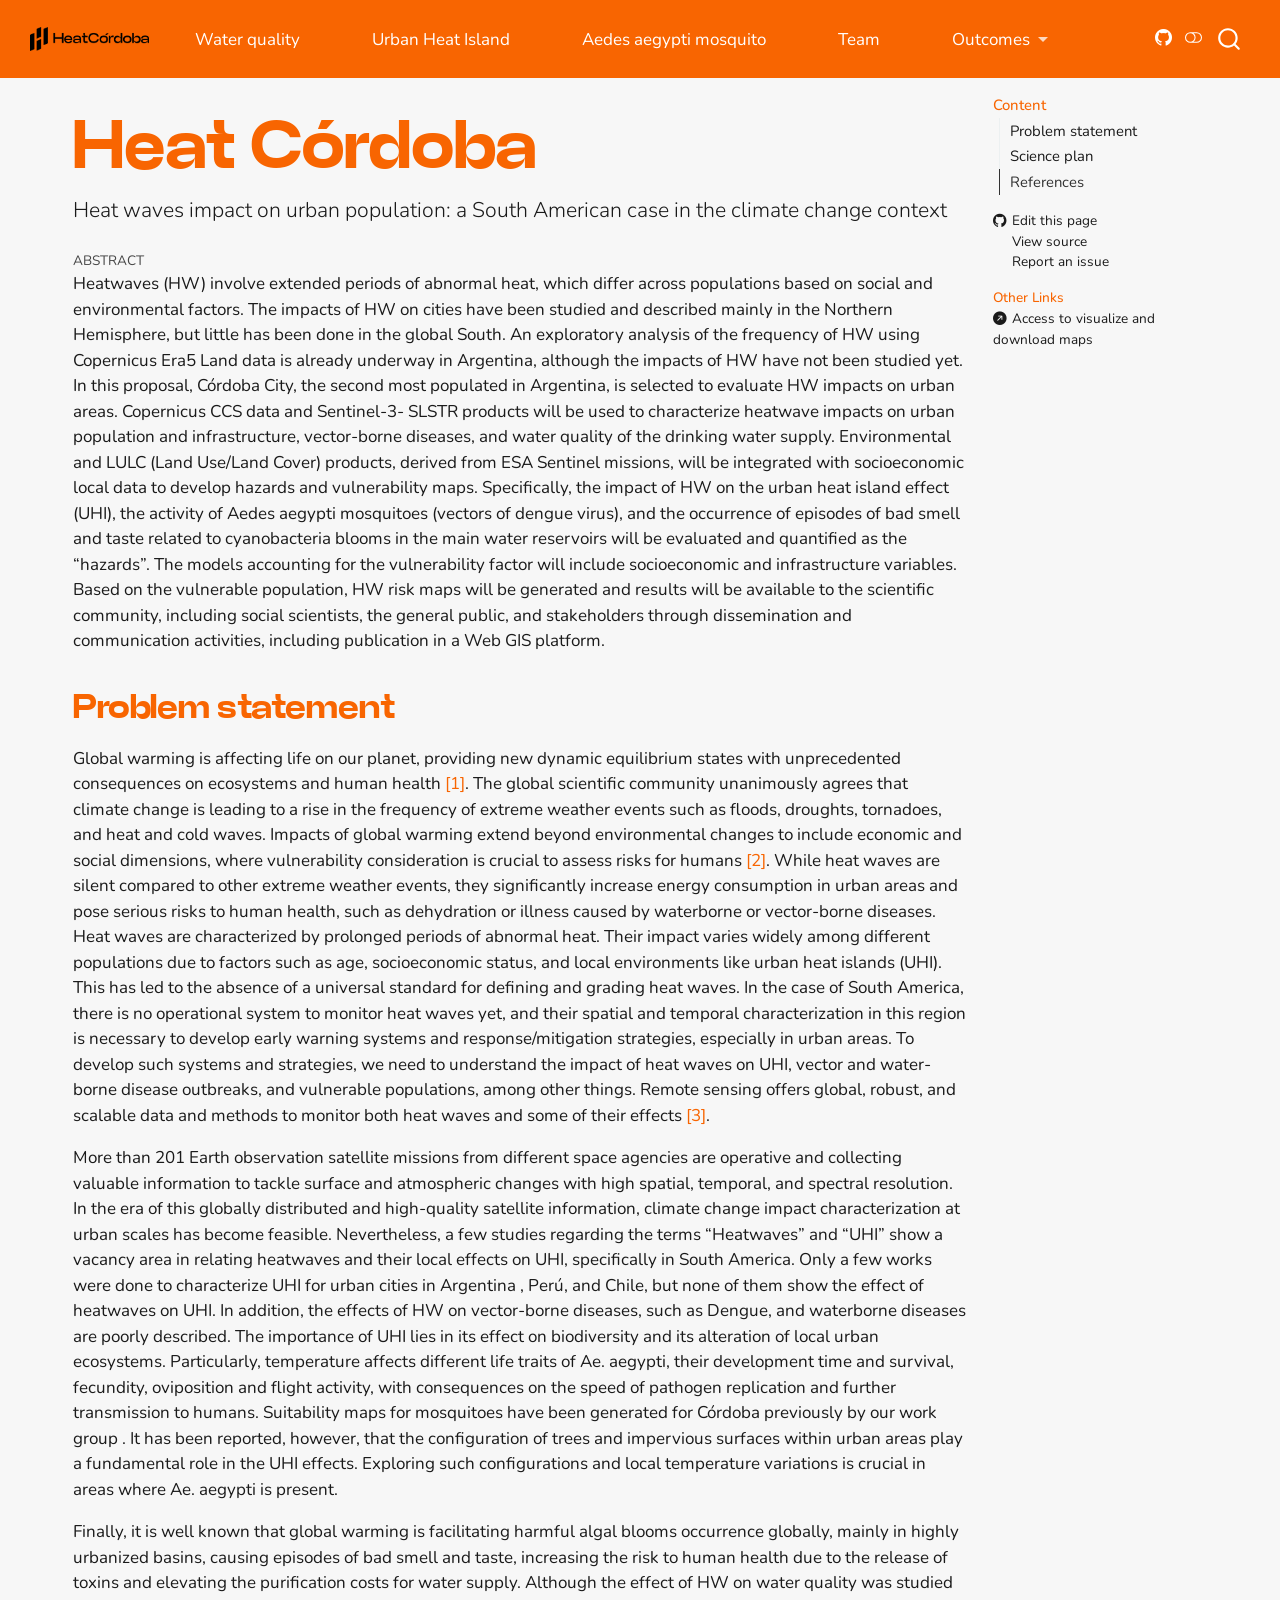
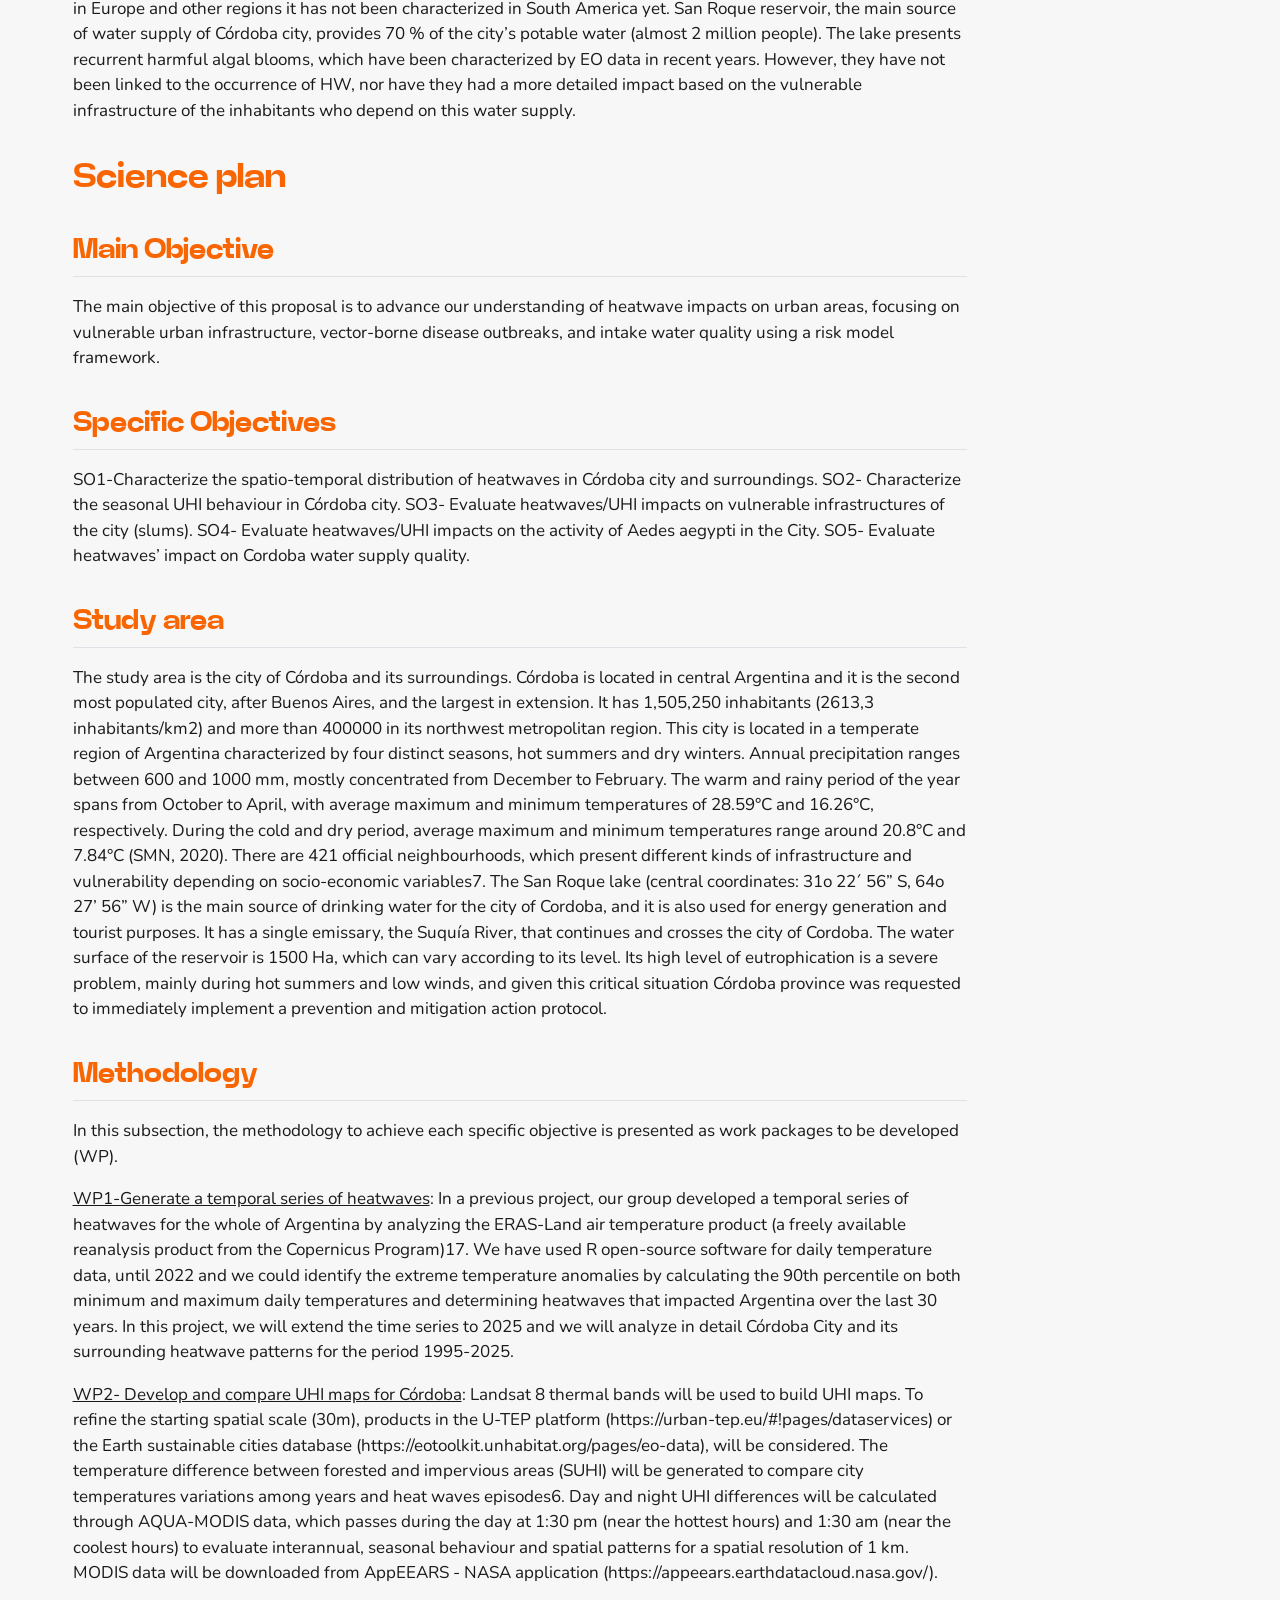
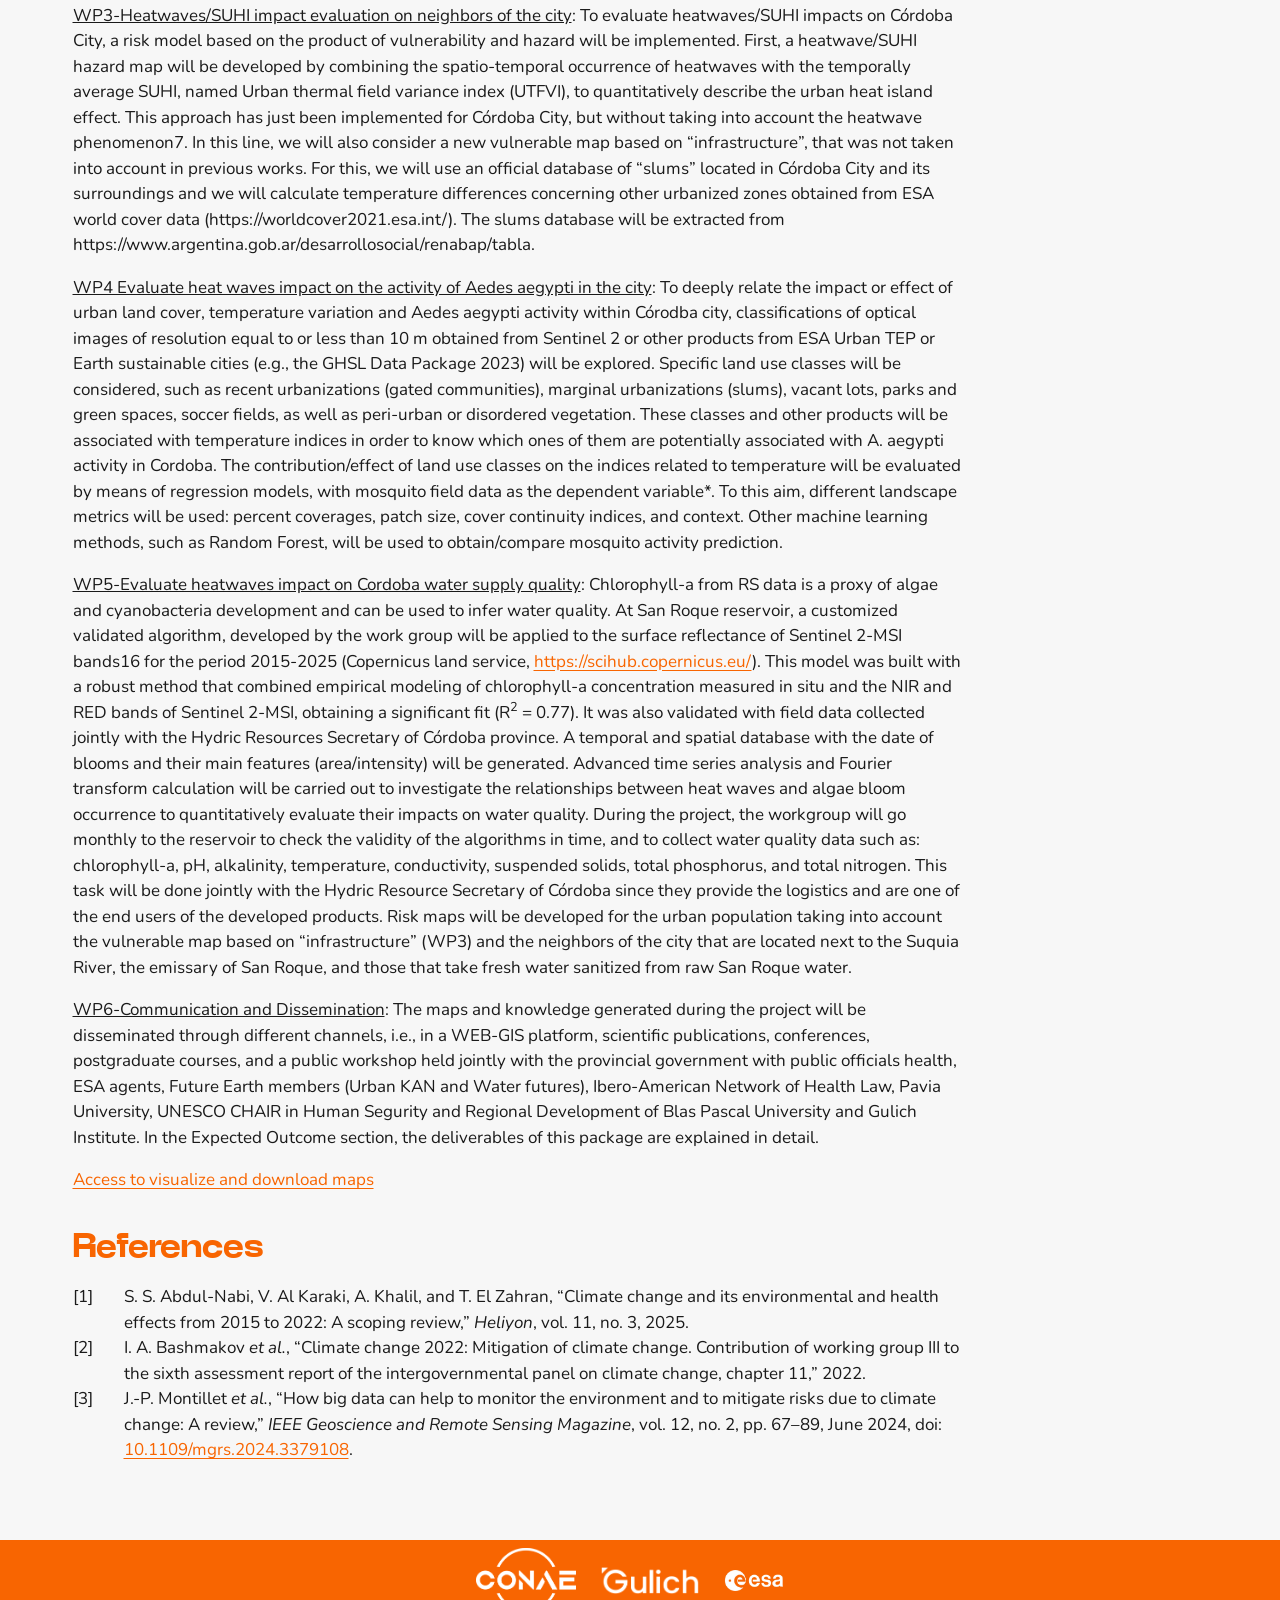
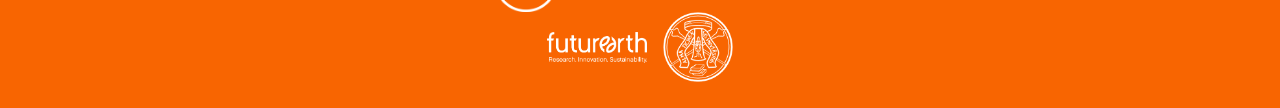
==== commit 2becbc6e: "Built site for gh-pages" ====
--- a/index.html
+++ b/index.html
@@ -65,9 +65,9 @@
 <link href="site_libs/quarto-html/quarto-syntax-highlighting-7f8f88aac4f3542376d5c11b86a4c14d.css" rel="stylesheet" class="quarto-color-scheme-extra" id="quarto-text-highlighting-styles">
 <script src="site_libs/bootstrap/bootstrap.min.js"></script>
 <link href="site_libs/bootstrap/bootstrap-icons.css" rel="stylesheet">
-<link href="site_libs/bootstrap/bootstrap-0ed2f38b49203bda0e732bd3e2922dca.min.css" rel="stylesheet" append-hash="true" class="quarto-color-scheme" id="quarto-bootstrap" data-mode="light">
-<link href="site_libs/bootstrap/bootstrap-dark-c16a20c6889119e441e2e51a582be335.min.css" rel="stylesheet" append-hash="true" class="quarto-color-scheme quarto-color-alternate" id="quarto-bootstrap" data-mode="light">
-<link href="site_libs/bootstrap/bootstrap-0ed2f38b49203bda0e732bd3e2922dca.min.css" rel="stylesheet" append-hash="true" class="quarto-color-scheme-extra" id="quarto-bootstrap" data-mode="light">
+<link href="site_libs/bootstrap/bootstrap-2e4e8dc53b18ea492c85bc31730597f3.min.css" rel="stylesheet" append-hash="true" class="quarto-color-scheme" id="quarto-bootstrap" data-mode="light">
+<link href="site_libs/bootstrap/bootstrap-dark-aea9445a0926d4e0d054d3790b8f6415.min.css" rel="stylesheet" append-hash="true" class="quarto-color-scheme quarto-color-alternate" id="quarto-bootstrap" data-mode="dark">
+<link href="site_libs/bootstrap/bootstrap-2e4e8dc53b18ea492c85bc31730597f3.min.css" rel="stylesheet" append-hash="true" class="quarto-color-scheme-extra" id="quarto-bootstrap" data-mode="light">
 <script src="site_libs/quarto-contrib/iconify-3.0.0/iconify-icon.min.js"></script>
 <script id="quarto-search-options" type="application/json">{
   "location": "navbar",
@@ -98,13 +98,183 @@
 }</script>
 
 
-<link rel="stylesheet" href="styles.css">
 <meta property="og:title" content="Heat Córdoba">
 <meta property="og:description" content="Heatwaves (HW) involve extended periods of abnormal heat, which differ across populations based on social and environmental factors. The impacts of HW on cities have been studied and described mainly in the Northern Hemisphere, but little has been done in the global South. An exploratory analysis of the frequency of HW using Copernicus Era5 Land data is already underway in Argentina, although the impacts of HW have not been studied yet. In this proposal, Córdoba City, the second most populated in Argentina, is selected to evaluate HW impacts on urban areas. Copernicus CCS data and Sentinel-3- SLSTR products will be used to characterize heatwave impacts on urban population and infrastructure, vector-borne diseases, and water quality of the drinking water supply. Environmental and LULC (Land Use/Land Cover) products, derived from ESA Sentinel missions, will be integrated with socioeconomic local data to develop hazards and vulnerability maps. Specifically, the impact of HW on the urban heat island effect (UHI), the activity of Aedes aegypti mosquitoes (vectors of dengue virus), and the occurrence of episodes of bad smell and taste related to cyanobacteria blooms in the main water reservoirs will be evaluated and quantified as the “hazards”. The models accounting for the vulnerability factor will include socioeconomic and infrastructure variables. Based on the vulnerable population, HW risk maps will be generated and results will be available to the scientific community, including social scientists, the general public, and stakeholders through dissemination and communication activities, including publication in a Web GIS platform.">
 <meta property="og:site_name" content="Heat Córdoba">
 </head>
 
-<body class="nav-fixed quarto-light">
+<body class="nav-fixed quarto-light"><script id="quarto-html-before-body" type="application/javascript">
+    const toggleBodyColorMode = (bsSheetEl) => {
+      const mode = bsSheetEl.getAttribute("data-mode");
+      const bodyEl = window.document.querySelector("body");
+      if (mode === "dark") {
+        bodyEl.classList.add("quarto-dark");
+        bodyEl.classList.remove("quarto-light");
+      } else {
+        bodyEl.classList.add("quarto-light");
+        bodyEl.classList.remove("quarto-dark");
+      }
+    }
+    const toggleBodyColorPrimary = () => {
+      const bsSheetEl = window.document.querySelector("link#quarto-bootstrap:not([rel=disabled-stylesheet])");
+      if (bsSheetEl) {
+        toggleBodyColorMode(bsSheetEl);
+      }
+    }
+    const setColorSchemeToggle = (alternate) => {
+      const toggles = window.document.querySelectorAll('.quarto-color-scheme-toggle');
+      for (let i=0; i < toggles.length; i++) {
+        const toggle = toggles[i];
+        if (toggle) {
+          if (alternate) {
+            toggle.classList.add("alternate");
+          } else {
+            toggle.classList.remove("alternate");
+          }
+        }
+      }
+    };
+    const toggleColorMode = (alternate) => {
+      // Switch the stylesheets
+      const primaryStylesheets = window.document.querySelectorAll('link.quarto-color-scheme:not(.quarto-color-alternate)');
+      const alternateStylesheets = window.document.querySelectorAll('link.quarto-color-scheme.quarto-color-alternate');
+      manageTransitions('#quarto-margin-sidebar .nav-link', false);
+      if (alternate) {
+        // note: dark is layered on light, we don't disable primary!
+        enableStylesheet(alternateStylesheets);
+        for (const sheetNode of alternateStylesheets) {
+          if (sheetNode.id === "quarto-bootstrap") {
+            toggleBodyColorMode(sheetNode);
+          }
+        }
+      } else {
+        disableStylesheet(alternateStylesheets);
+        enableStylesheet(primaryStylesheets)
+        toggleBodyColorPrimary();
+      }
+      manageTransitions('#quarto-margin-sidebar .nav-link', true);
+      // Switch the toggles
+      setColorSchemeToggle(alternate)
+      // Hack to workaround the fact that safari doesn't
+      // properly recolor the scrollbar when toggling (#1455)
+      if (navigator.userAgent.indexOf('Safari') > 0 && navigator.userAgent.indexOf('Chrome') == -1) {
+        manageTransitions("body", false);
+        window.scrollTo(0, 1);
+        setTimeout(() => {
+          window.scrollTo(0, 0);
+          manageTransitions("body", true);
+        }, 40);
+      }
+    }
+    const disableStylesheet = (stylesheets) => {
+      for (let i=0; i < stylesheets.length; i++) {
+        const stylesheet = stylesheets[i];
+        stylesheet.rel = 'disabled-stylesheet';
+      }
+    }
+    const enableStylesheet = (stylesheets) => {
+      for (let i=0; i < stylesheets.length; i++) {
+        const stylesheet = stylesheets[i];
+        if(stylesheet.rel !== 'stylesheet') { // for Chrome, which will still FOUC without this check
+          stylesheet.rel = 'stylesheet';
+        }
+      }
+    }
+    const manageTransitions = (selector, allowTransitions) => {
+      const els = window.document.querySelectorAll(selector);
+      for (let i=0; i < els.length; i++) {
+        const el = els[i];
+        if (allowTransitions) {
+          el.classList.remove('notransition');
+        } else {
+          el.classList.add('notransition');
+        }
+      }
+    }
+    const isFileUrl = () => {
+      return window.location.protocol === 'file:';
+    }
+    const hasAlternateSentinel = () => {
+      let styleSentinel = getColorSchemeSentinel();
+      if (styleSentinel !== null) {
+        return styleSentinel === "alternate";
+      } else {
+        return false;
+      }
+    }
+    const setStyleSentinel = (alternate) => {
+      const value = alternate ? "alternate" : "default";
+      if (!isFileUrl()) {
+        window.localStorage.setItem("quarto-color-scheme", value);
+      } else {
+        localAlternateSentinel = value;
+      }
+    }
+    const getColorSchemeSentinel = () => {
+      if (!isFileUrl()) {
+        const storageValue = window.localStorage.getItem("quarto-color-scheme");
+        return storageValue != null ? storageValue : localAlternateSentinel;
+      } else {
+        return localAlternateSentinel;
+      }
+    }
+    const toggleGiscusIfUsed = (isAlternate, darkModeDefault) => {
+      const baseTheme = document.querySelector('#giscus-base-theme')?.value ?? 'light';
+      const alternateTheme = document.querySelector('#giscus-alt-theme')?.value ?? 'dark';
+      let newTheme = '';
+      if(authorPrefersDark) {
+        newTheme = isAlternate ? baseTheme : alternateTheme;
+      } else {
+        newTheme = isAlternate ? alternateTheme : baseTheme;
+      }
+      const changeGiscusTheme = () => {
+        // From: https://github.com/giscus/giscus/issues/336
+        const sendMessage = (message) => {
+          const iframe = document.querySelector('iframe.giscus-frame');
+          if (!iframe) return;
+          iframe.contentWindow.postMessage({ giscus: message }, 'https://giscus.app');
+        }
+        sendMessage({
+          setConfig: {
+            theme: newTheme
+          }
+        });
+      }
+      const isGiscussLoaded = window.document.querySelector('iframe.giscus-frame') !== null;
+      if (isGiscussLoaded) {
+        changeGiscusTheme();
+      }
+    };
+    const authorPrefersDark = false;
+    const queryPrefersDark = window.matchMedia('(prefers-color-scheme: dark)');
+    const darkModeDefault = queryPrefersDark.matches;
+      document.querySelector('link#quarto-text-highlighting-styles.quarto-color-scheme-extra').rel = 'disabled-stylesheet';
+      document.querySelector('link#quarto-bootstrap.quarto-color-scheme-extra').rel = 'disabled-stylesheet';
+    let localAlternateSentinel = darkModeDefault ? 'alternate' : 'default';
+    // Dark / light mode switch
+    window.quartoToggleColorScheme = () => {
+      // Read the current dark / light value
+      let toAlternate = !hasAlternateSentinel();
+      toggleColorMode(toAlternate);
+      setStyleSentinel(toAlternate);
+      toggleGiscusIfUsed(toAlternate, darkModeDefault);
+      window.dispatchEvent(new Event('resize'));
+    };
+    queryPrefersDark.addEventListener("change", e => {
+      if(window.localStorage.getItem("quarto-color-scheme") !== null)
+        return;
+      const alternate = e.matches
+      toggleColorMode(alternate);
+      localAlternateSentinel = e.matches ? 'alternate' : 'default'; // this is used alongside local storage!
+      toggleGiscusIfUsed(alternate, darkModeDefault);
+    });
+    // Switch to dark mode if need be
+    if (hasAlternateSentinel()) {
+      toggleColorMode(true);
+    } else {
+      toggleColorMode(false);
+    }
+  </script>
 
 <div id="quarto-search-results"></div>
   <header id="quarto-header" class="headroom fixed-top">
@@ -173,6 +343,7 @@
           </div> <!-- /navcollapse -->
             <div class="quarto-navbar-tools">
     <a href="https://github.com/heatcordoba/heatcordoba.github.io" title="" class="quarto-navigation-tool px-1" aria-label="" target="_blank"><i class="bi bi-github"></i></a>
+  <a href="" class="quarto-color-scheme-toggle quarto-navigation-tool  px-1" onclick="window.quartoToggleColorScheme(); return false;" title="Toggle dark mode"><i class="bi"></i></a>
 </div>
       </div> <!-- /container-fluid -->
     </nav>
@@ -200,6 +371,7 @@
     </div>
 <!-- main -->
 <main class="content column-page-left" id="quarto-document-content">
+
 
 <header id="title-block-header" class="quarto-title-block default">
 <div class="quarto-title">
@@ -276,9 +448,22 @@
 
 </section>
 
-</main> <!-- /main -->
+<a onclick="window.scrollTo(0, 0); return false;" role="button" id="quarto-back-to-top"><i class="bi bi-arrow-up"></i> Back to top</a></main> <!-- /main -->
 <script id="quarto-html-after-body" type="application/javascript">
   window.document.addEventListener("DOMContentLoaded", function (event) {
+    // Ensure there is a toggle, if there isn't float one in the top right
+    if (window.document.querySelector('.quarto-color-scheme-toggle') === null) {
+      const a = window.document.createElement('a');
+      a.classList.add('top-right');
+      a.classList.add('quarto-color-scheme-toggle');
+      a.href = "";
+      a.onclick = function() { try { window.quartoToggleColorScheme(); } catch {} return false; };
+      const i = window.document.createElement("i");
+      i.classList.add('bi');
+      a.appendChild(i);
+      window.document.body.appendChild(a);
+    }
+    setColorSchemeToggle(hasAlternateSentinel())
     const icon = "";
     const anchorJS = new window.AnchorJS();
     anchorJS.options = {
@@ -571,7 +756,7 @@
       &nbsp;
     </div>   
     <div class="nav-footer-center">
-<p><img src="img/org/conae.png" class="img-fluid" width="100"> &nbsp;&nbsp;&nbsp;&nbsp; <img src="img/org/ig.png" class="img-fluid" width="100"> <img src="img/org/esa.png" class="img-fluid" width="100"> <img src="img/org/future-earth.png" class="img-fluid" width="100"> <img src="img/org/pavia.png" class="img-fluid" width="80"></p>
+<p><img src="img/org/conae-2.png" class="img-fluid" width="100"> &nbsp;&nbsp;&nbsp;&nbsp; <img src="img/org/ig-2.png" class="img-fluid" width="100"> <img src="img/org/esa-2.png" class="img-fluid" width="100"> <img src="img/org/future-earth-2.png" class="img-fluid" width="100"> &nbsp;&nbsp; <img src="img/org/pavia-2.png" class="img-fluid" width="70"></p>
 <div class="toc-actions d-sm-block d-md-none"><ul><li><a href="https://github.com/heatcordoba/heatcordoba.github.io/edit/main/index.qmd" class="toc-action"><i class="bi bi-github"></i>Edit this page</a></li><li><a href="https://github.com/heatcordoba/heatcordoba.github.io/blob/main/index.qmd" class="toc-action"><i class="bi empty"></i>View source</a></li><li><a href="https://github.com/heatcordoba/heatcordoba.github.io/issues/new" class="toc-action"><i class="bi empty"></i>Report an issue</a></li></ul></div></div>
     <div class="nav-footer-right">
       &nbsp;
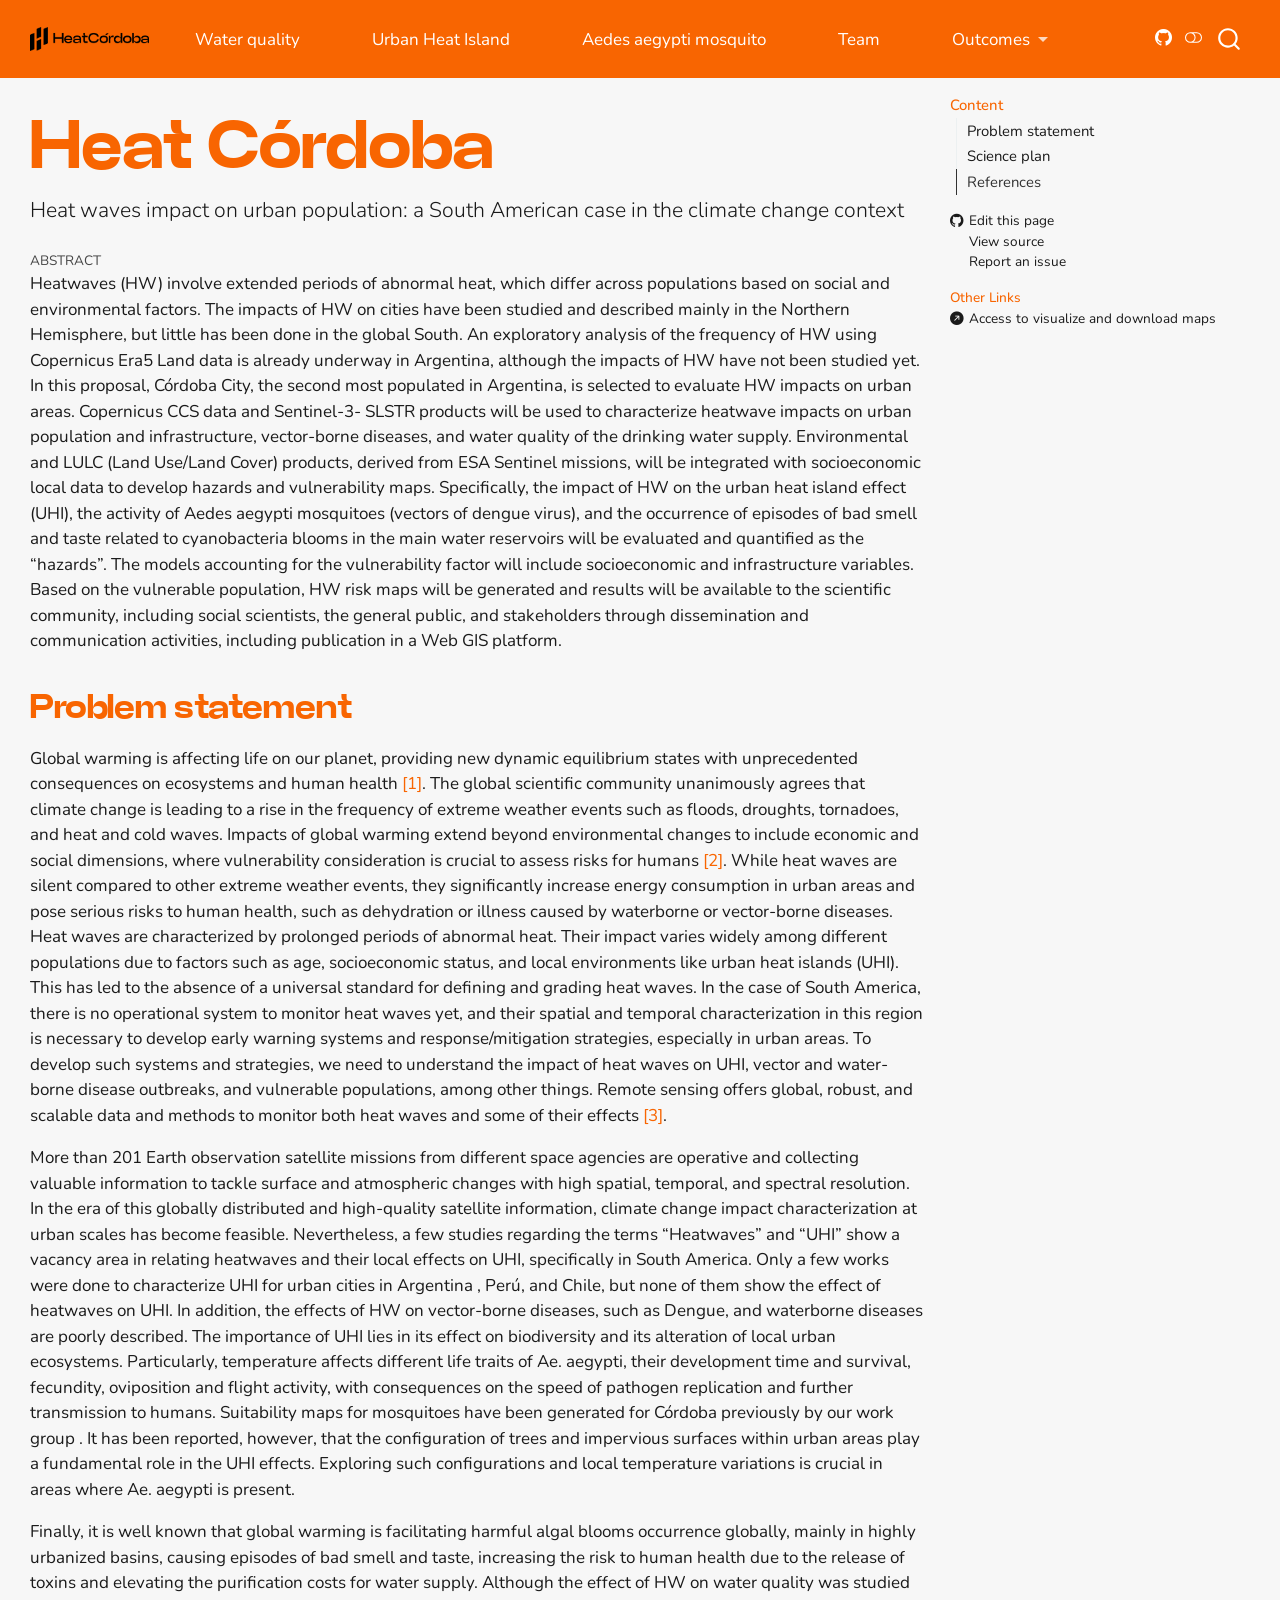
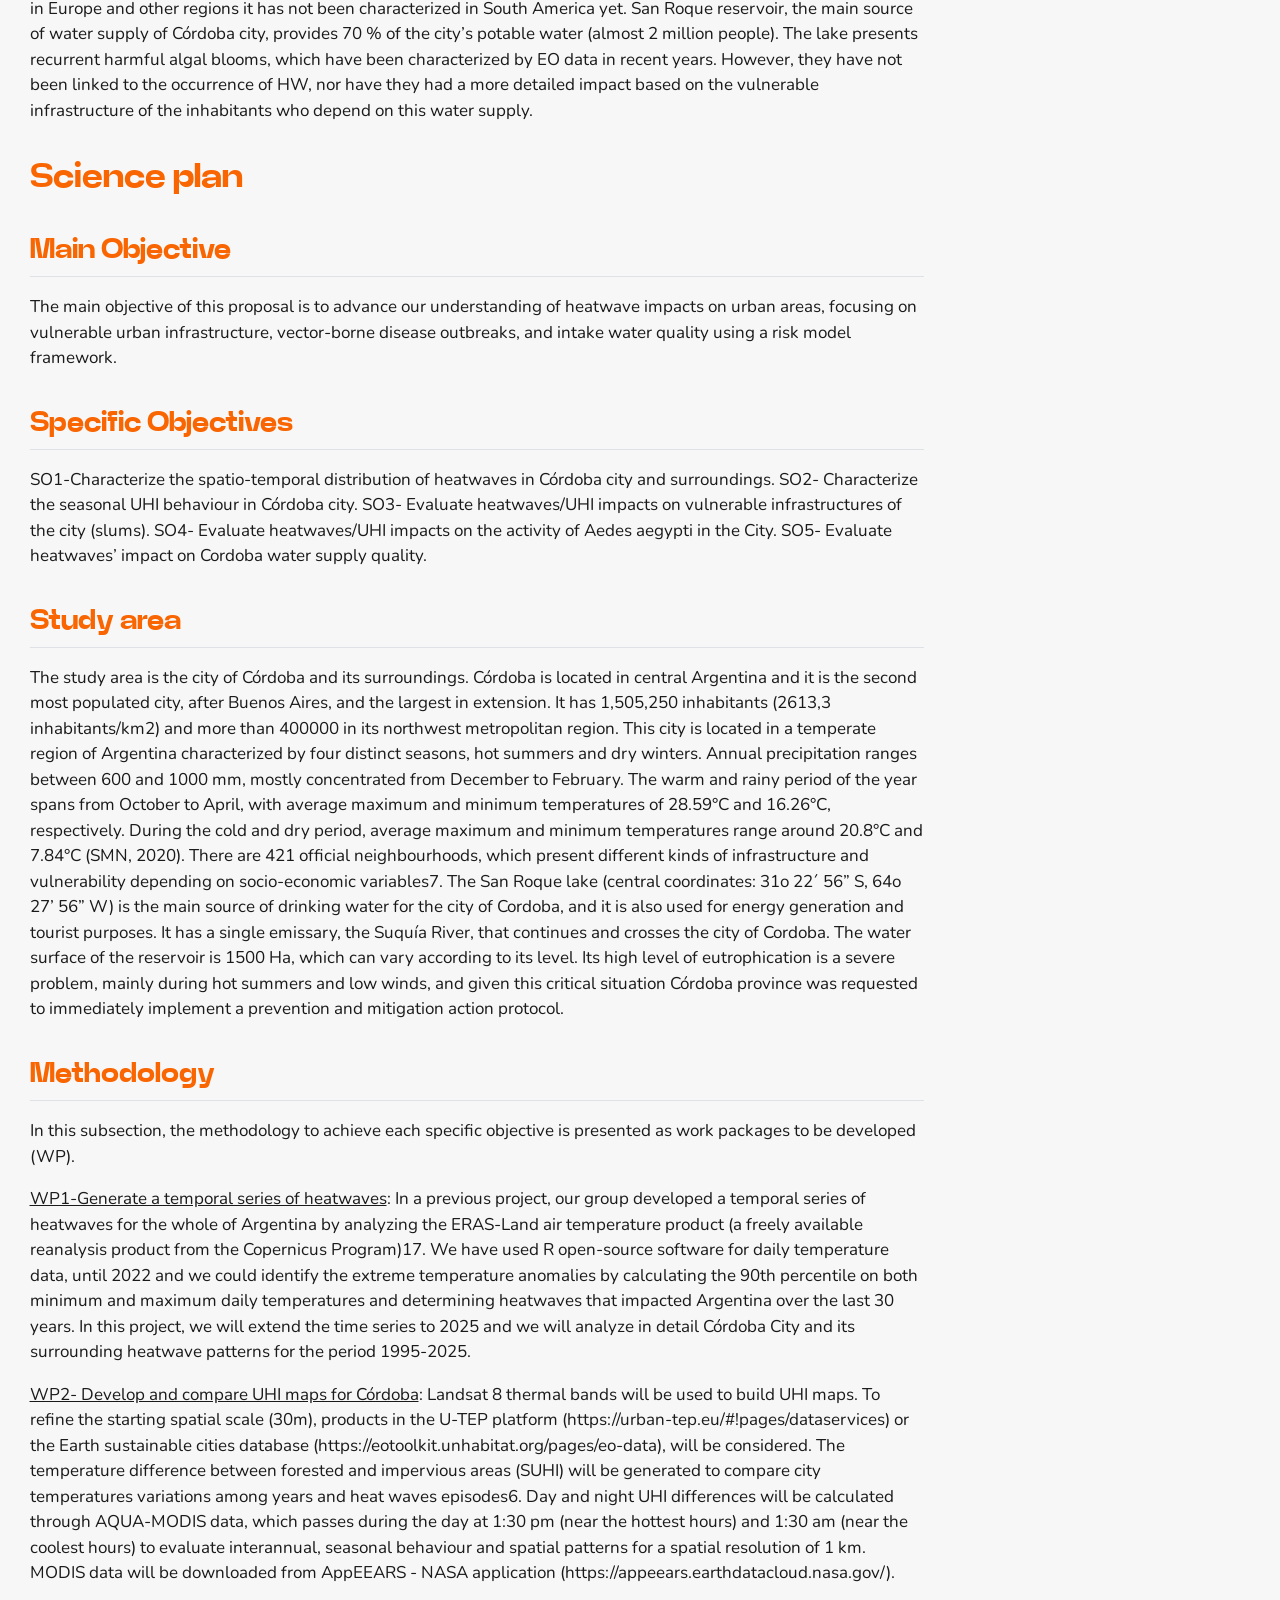
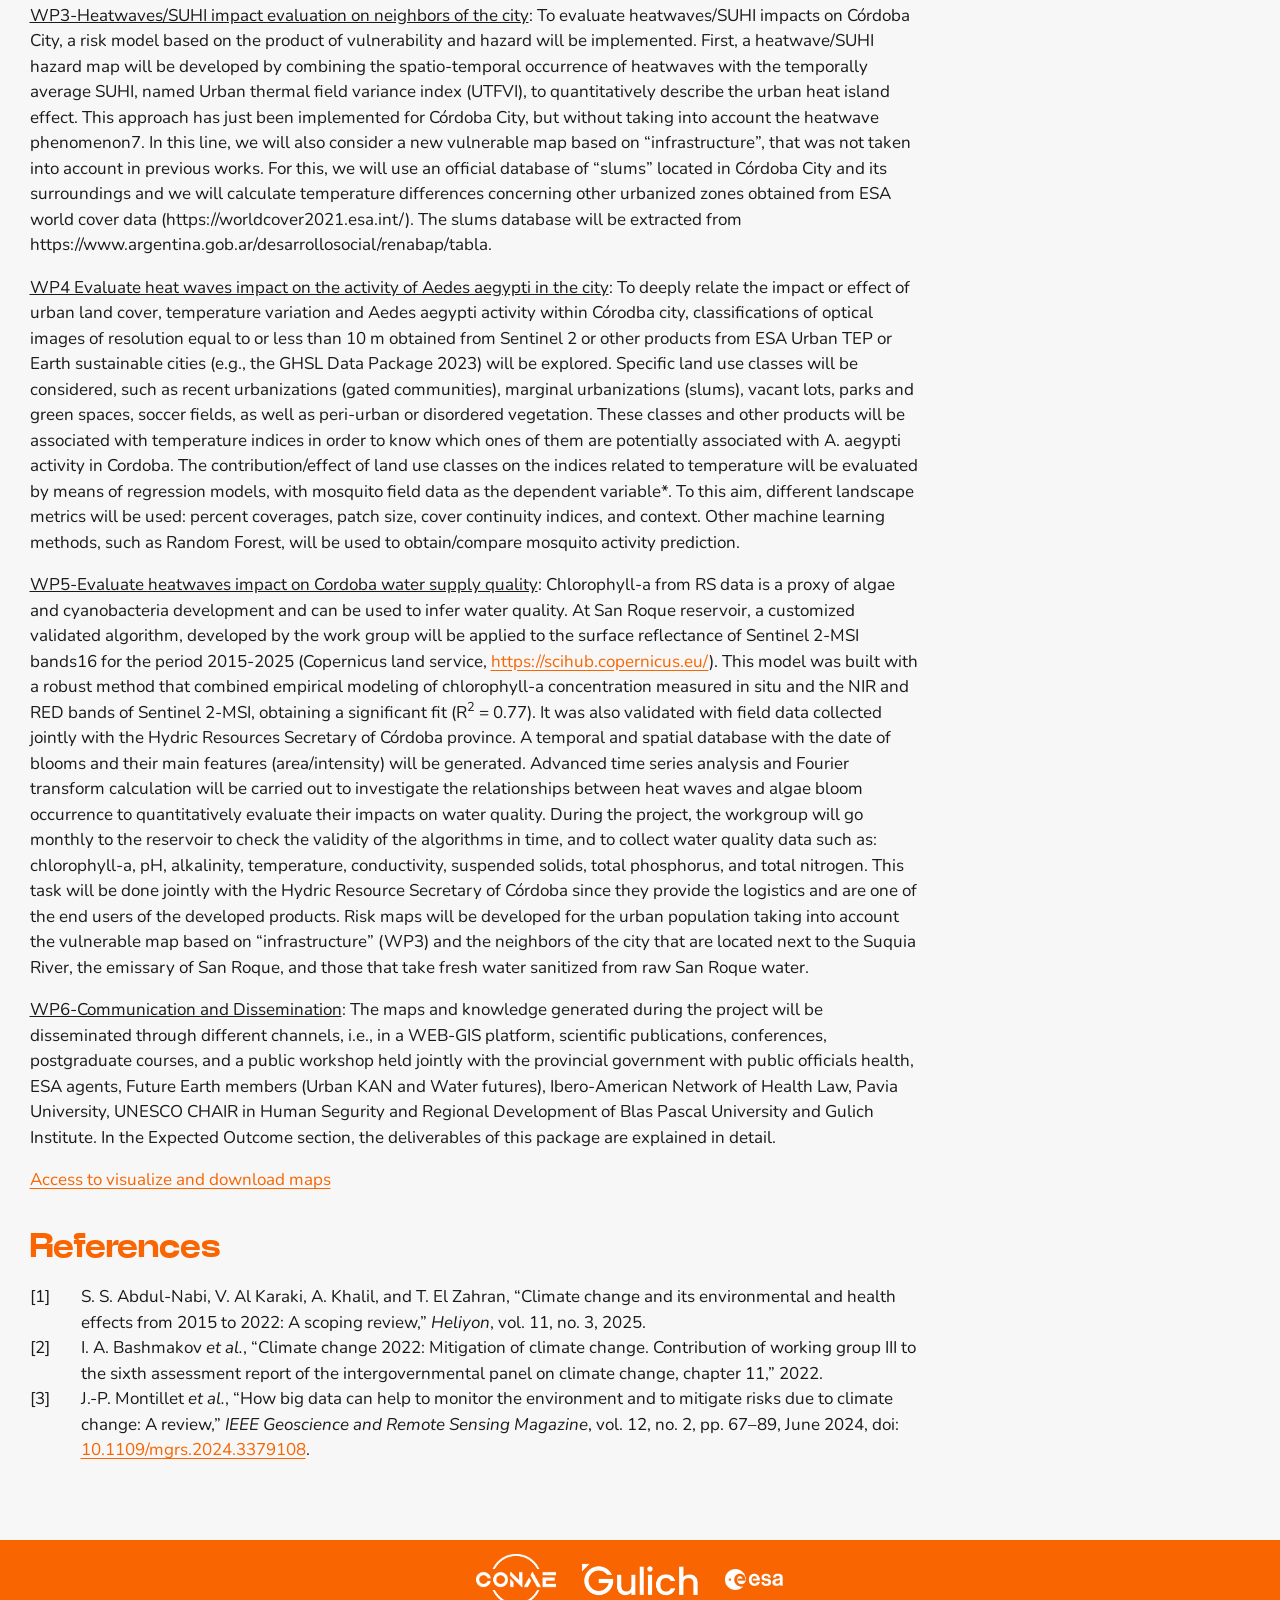
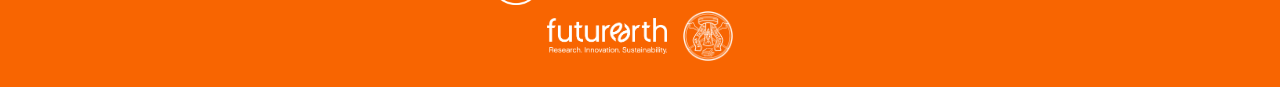
==== commit 8a6e302a: "Built site for gh-pages" ====
--- a/index.html
+++ b/index.html
@@ -65,9 +65,9 @@
 <link href="site_libs/quarto-html/quarto-syntax-highlighting-7f8f88aac4f3542376d5c11b86a4c14d.css" rel="stylesheet" class="quarto-color-scheme-extra" id="quarto-text-highlighting-styles">
 <script src="site_libs/bootstrap/bootstrap.min.js"></script>
 <link href="site_libs/bootstrap/bootstrap-icons.css" rel="stylesheet">
-<link href="site_libs/bootstrap/bootstrap-2e4e8dc53b18ea492c85bc31730597f3.min.css" rel="stylesheet" append-hash="true" class="quarto-color-scheme" id="quarto-bootstrap" data-mode="light">
-<link href="site_libs/bootstrap/bootstrap-dark-aea9445a0926d4e0d054d3790b8f6415.min.css" rel="stylesheet" append-hash="true" class="quarto-color-scheme quarto-color-alternate" id="quarto-bootstrap" data-mode="dark">
-<link href="site_libs/bootstrap/bootstrap-2e4e8dc53b18ea492c85bc31730597f3.min.css" rel="stylesheet" append-hash="true" class="quarto-color-scheme-extra" id="quarto-bootstrap" data-mode="light">
+<link href="site_libs/bootstrap/bootstrap-c8df0408b70ac6257fa9e7ef94c1830d.min.css" rel="stylesheet" append-hash="true" class="quarto-color-scheme" id="quarto-bootstrap" data-mode="light">
+<link href="site_libs/bootstrap/bootstrap-dark-aec9e93394f8672d996a40d37f5653b9.min.css" rel="stylesheet" append-hash="true" class="quarto-color-scheme quarto-color-alternate" id="quarto-bootstrap" data-mode="dark">
+<link href="site_libs/bootstrap/bootstrap-c8df0408b70ac6257fa9e7ef94c1830d.min.css" rel="stylesheet" append-hash="true" class="quarto-color-scheme-extra" id="quarto-bootstrap" data-mode="light">
 <script src="site_libs/quarto-contrib/iconify-3.0.0/iconify-icon.min.js"></script>
 <script id="quarto-search-options" type="application/json">{
   "location": "navbar",
@@ -756,7 +756,7 @@
       &nbsp;
     </div>   
     <div class="nav-footer-center">
-<p><img src="img/org/conae-2.png" class="img-fluid" width="100"> &nbsp;&nbsp;&nbsp;&nbsp; <img src="img/org/ig-2.png" class="img-fluid" width="100"> <img src="img/org/esa-2.png" class="img-fluid" width="100"> <img src="img/org/future-earth-2.png" class="img-fluid" width="100"> &nbsp;&nbsp; <img src="img/org/pavia-2.png" class="img-fluid" width="70"></p>
+<p><a href="https://www.argentina.gob.ar/ciencia/conae"><img src="img/org/conae-2.png" class="img-fluid" width="80"></a> &nbsp;&nbsp;&nbsp;&nbsp; <a href="https://ig.conae.unc.edu.ar/"><img src="img/org/ig-2.png" class="img-fluid" width="120"></a> <a href="https://www.esa.int/"><img src="img/org/esa-2.png" class="img-fluid" width="100"></a> <a href="https://futureearth.org/"><img src="img/org/future-earth-2.png" class="img-fluid" width="120"></a> &nbsp;&nbsp; <a href="https://portale.unipv.it/it"><img src="img/org/pavia-2.png" class="img-fluid" width="50"></a></p>
 <div class="toc-actions d-sm-block d-md-none"><ul><li><a href="https://github.com/heatcordoba/heatcordoba.github.io/edit/main/index.qmd" class="toc-action"><i class="bi bi-github"></i>Edit this page</a></li><li><a href="https://github.com/heatcordoba/heatcordoba.github.io/blob/main/index.qmd" class="toc-action"><i class="bi empty"></i>View source</a></li><li><a href="https://github.com/heatcordoba/heatcordoba.github.io/issues/new" class="toc-action"><i class="bi empty"></i>Report an issue</a></li></ul></div></div>
     <div class="nav-footer-right">
       &nbsp;
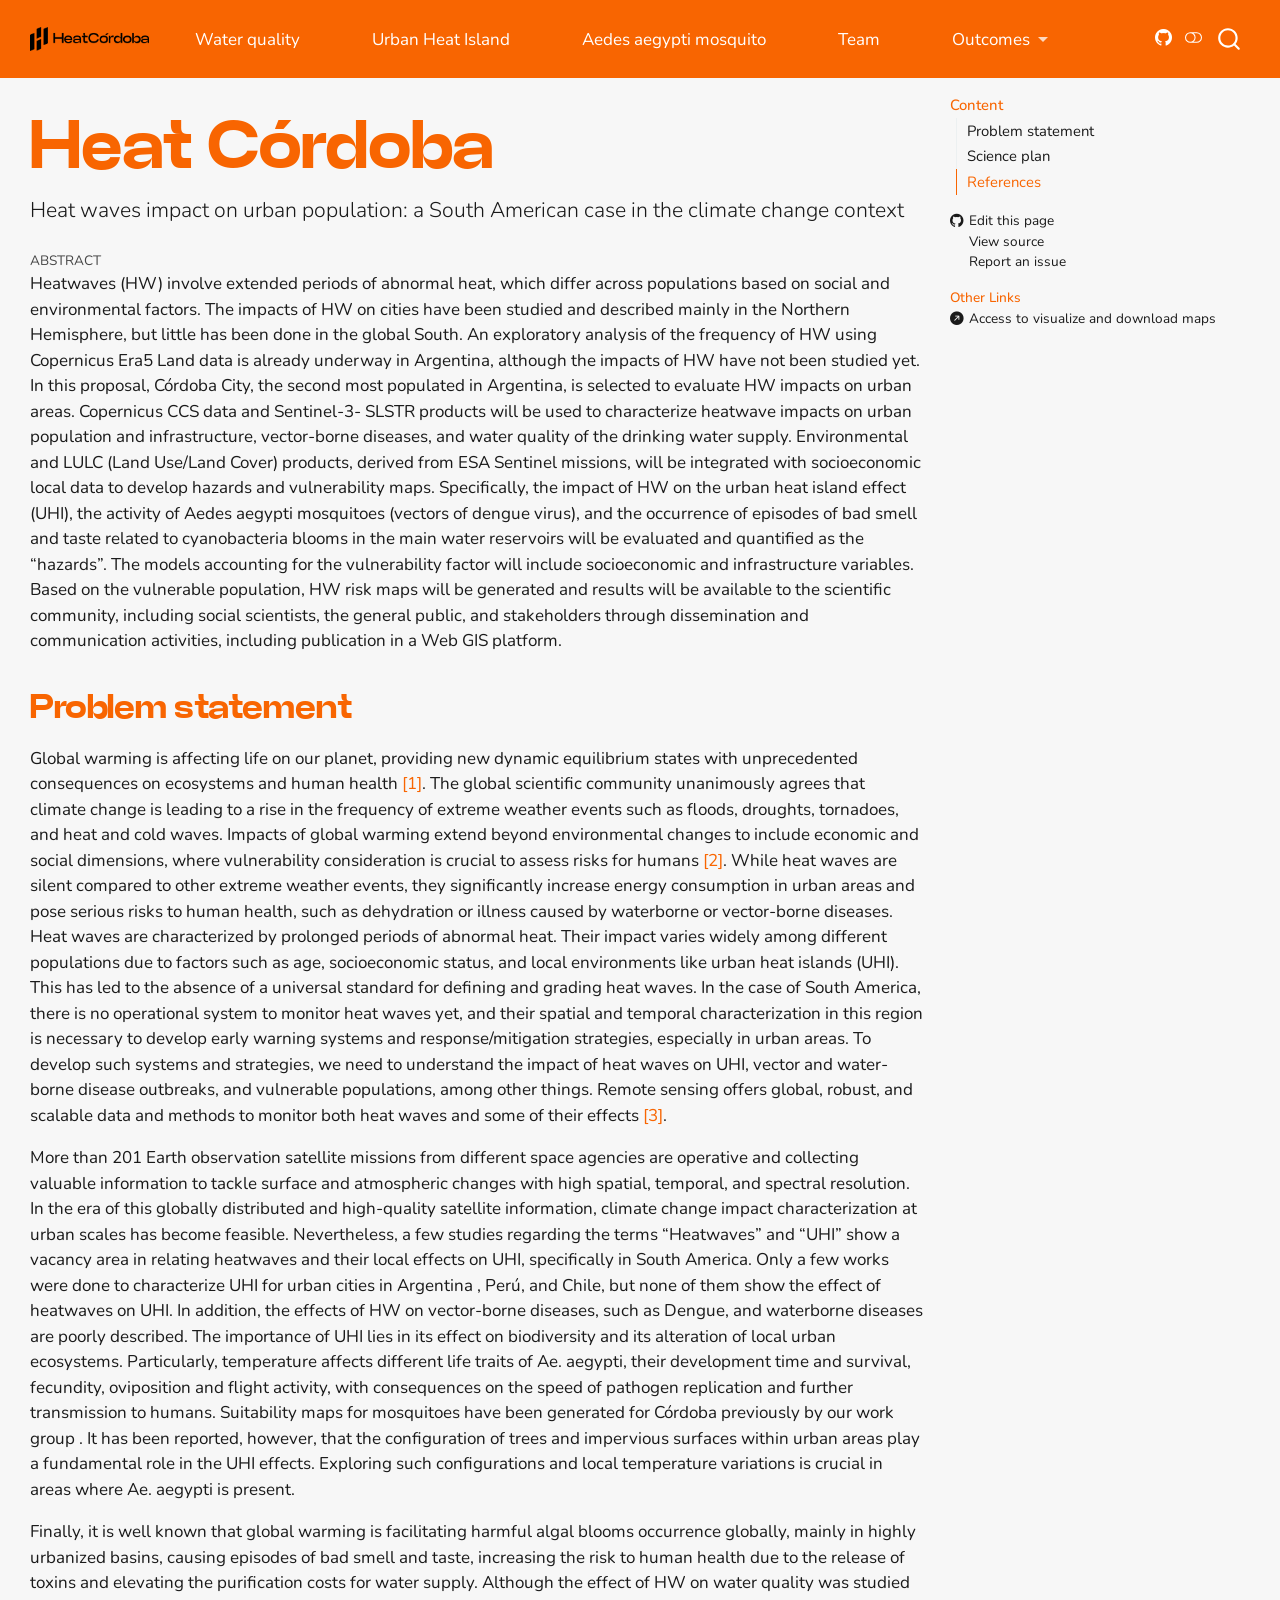
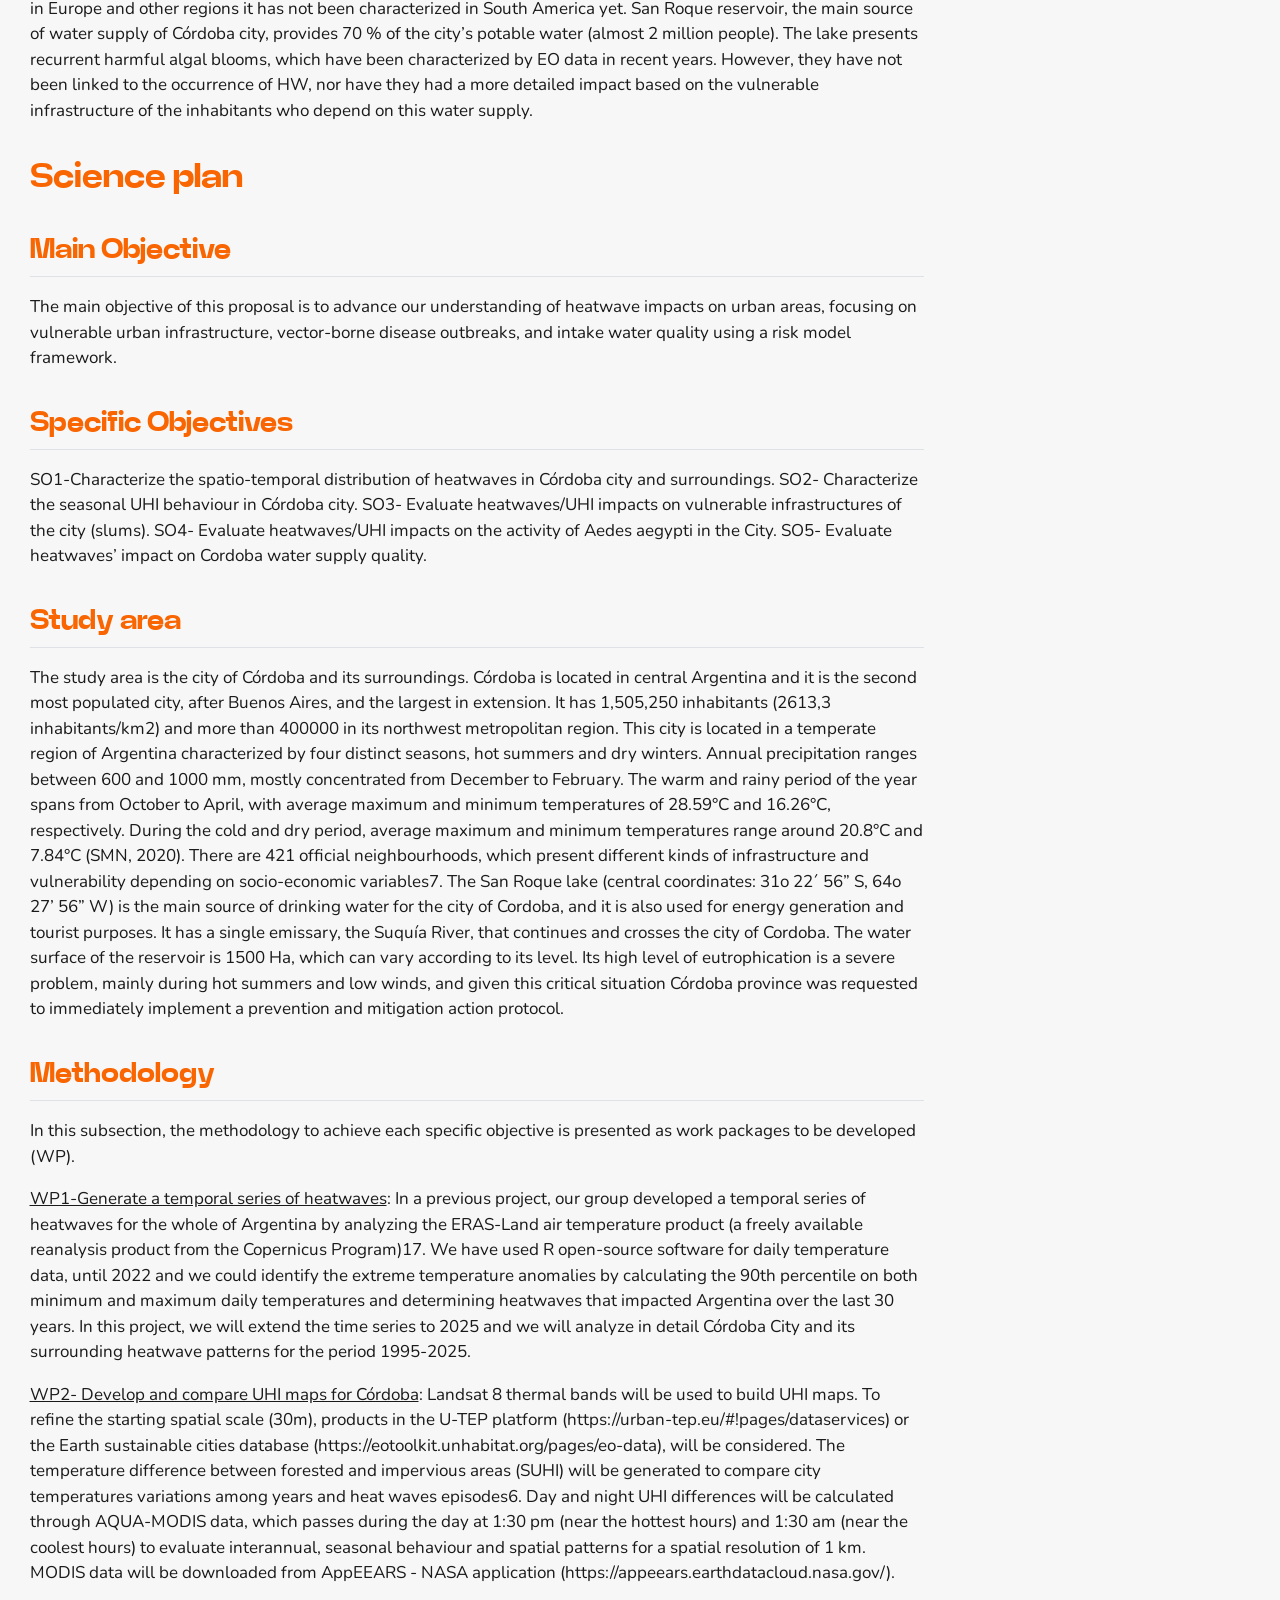
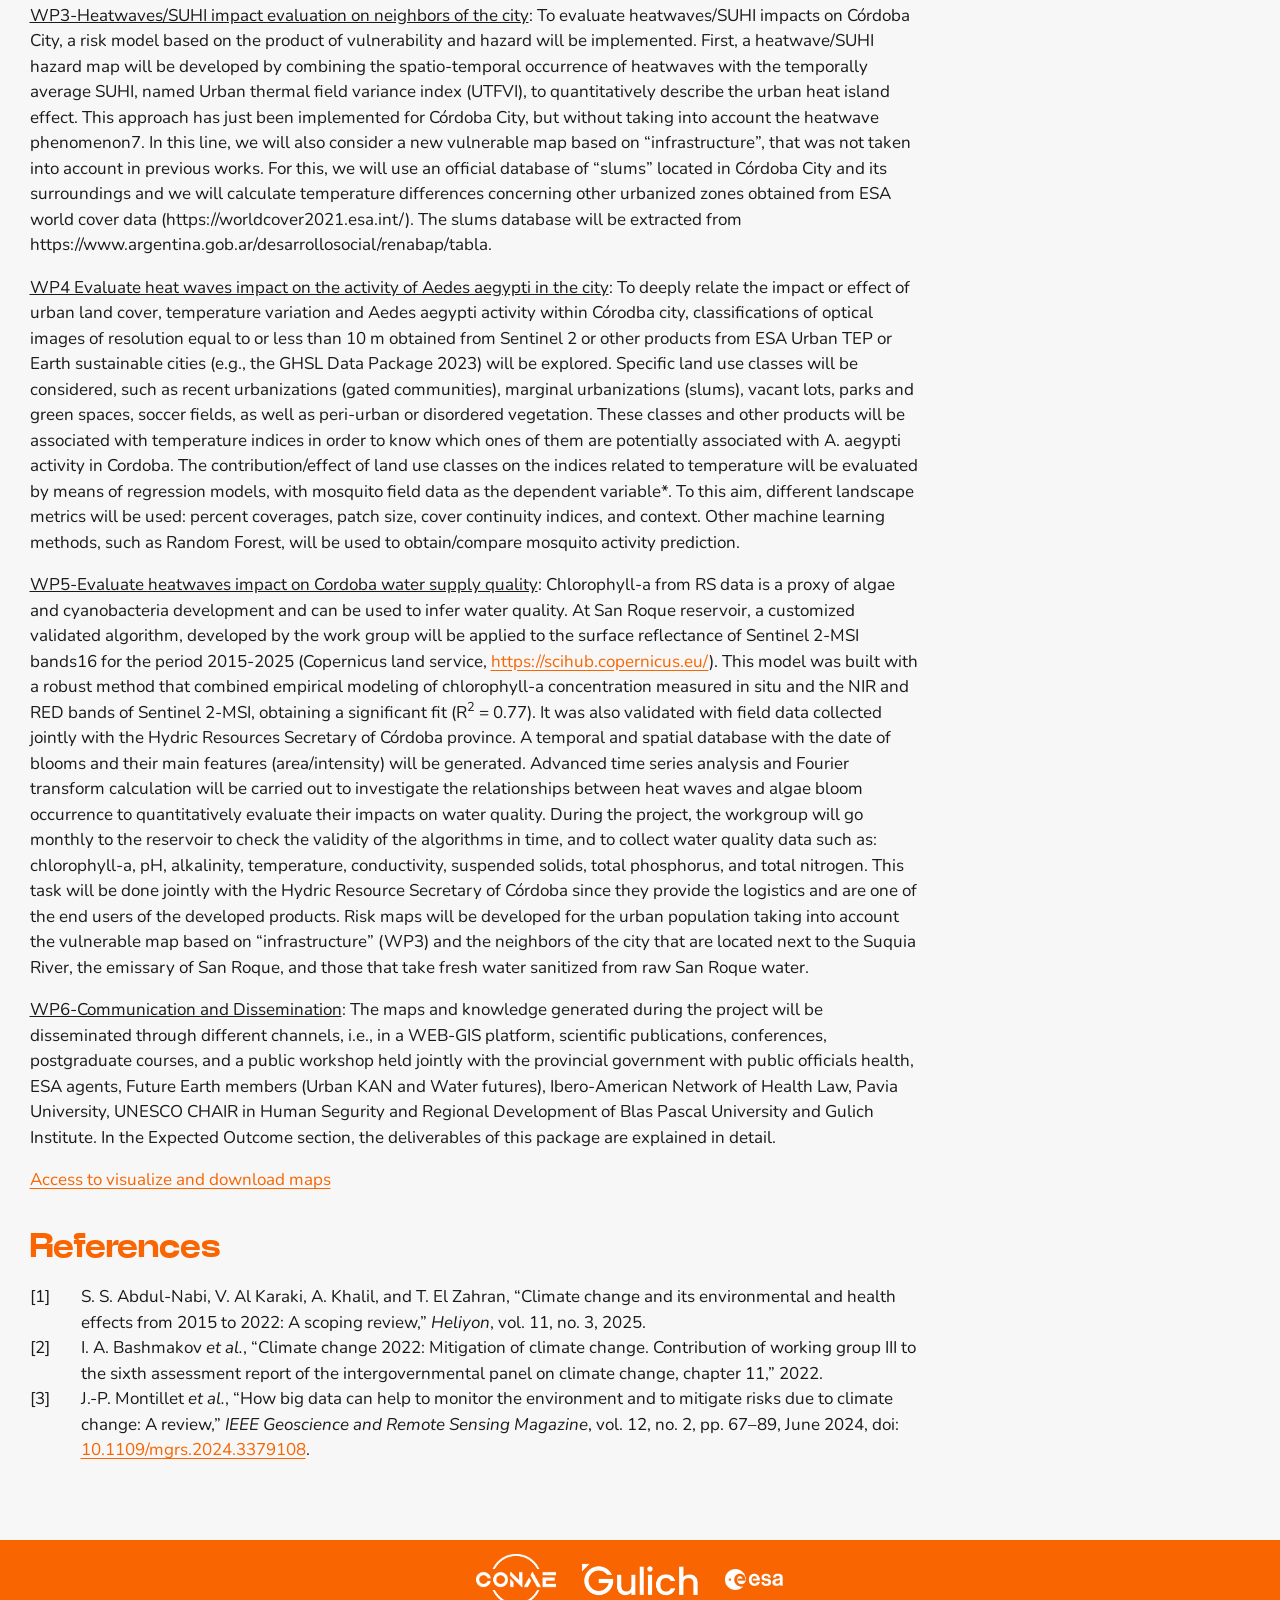
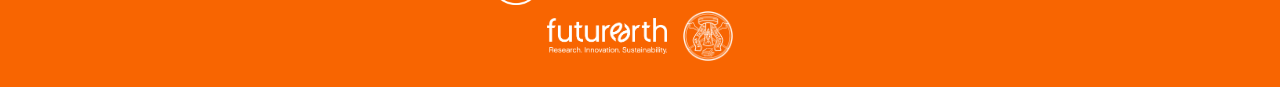
==== commit 1d12cb4b: "Built site for gh-pages" ====
--- a/index.html
+++ b/index.html
@@ -65,9 +65,9 @@
 <link href="site_libs/quarto-html/quarto-syntax-highlighting-7f8f88aac4f3542376d5c11b86a4c14d.css" rel="stylesheet" class="quarto-color-scheme-extra" id="quarto-text-highlighting-styles">
 <script src="site_libs/bootstrap/bootstrap.min.js"></script>
 <link href="site_libs/bootstrap/bootstrap-icons.css" rel="stylesheet">
-<link href="site_libs/bootstrap/bootstrap-c8df0408b70ac6257fa9e7ef94c1830d.min.css" rel="stylesheet" append-hash="true" class="quarto-color-scheme" id="quarto-bootstrap" data-mode="light">
-<link href="site_libs/bootstrap/bootstrap-dark-aec9e93394f8672d996a40d37f5653b9.min.css" rel="stylesheet" append-hash="true" class="quarto-color-scheme quarto-color-alternate" id="quarto-bootstrap" data-mode="dark">
-<link href="site_libs/bootstrap/bootstrap-c8df0408b70ac6257fa9e7ef94c1830d.min.css" rel="stylesheet" append-hash="true" class="quarto-color-scheme-extra" id="quarto-bootstrap" data-mode="light">
+<link href="site_libs/bootstrap/bootstrap-ede4723b48d8f6b0d131c2ec6a96439e.min.css" rel="stylesheet" append-hash="true" class="quarto-color-scheme" id="quarto-bootstrap" data-mode="light">
+<link href="site_libs/bootstrap/bootstrap-dark-3b7b426b4a350405984650fe3c5496bd.min.css" rel="stylesheet" append-hash="true" class="quarto-color-scheme quarto-color-alternate" id="quarto-bootstrap" data-mode="dark">
+<link href="site_libs/bootstrap/bootstrap-ede4723b48d8f6b0d131c2ec6a96439e.min.css" rel="stylesheet" append-hash="true" class="quarto-color-scheme-extra" id="quarto-bootstrap" data-mode="light">
 <script src="site_libs/quarto-contrib/iconify-3.0.0/iconify-icon.min.js"></script>
 <script id="quarto-search-options" type="application/json">{
   "location": "navbar",
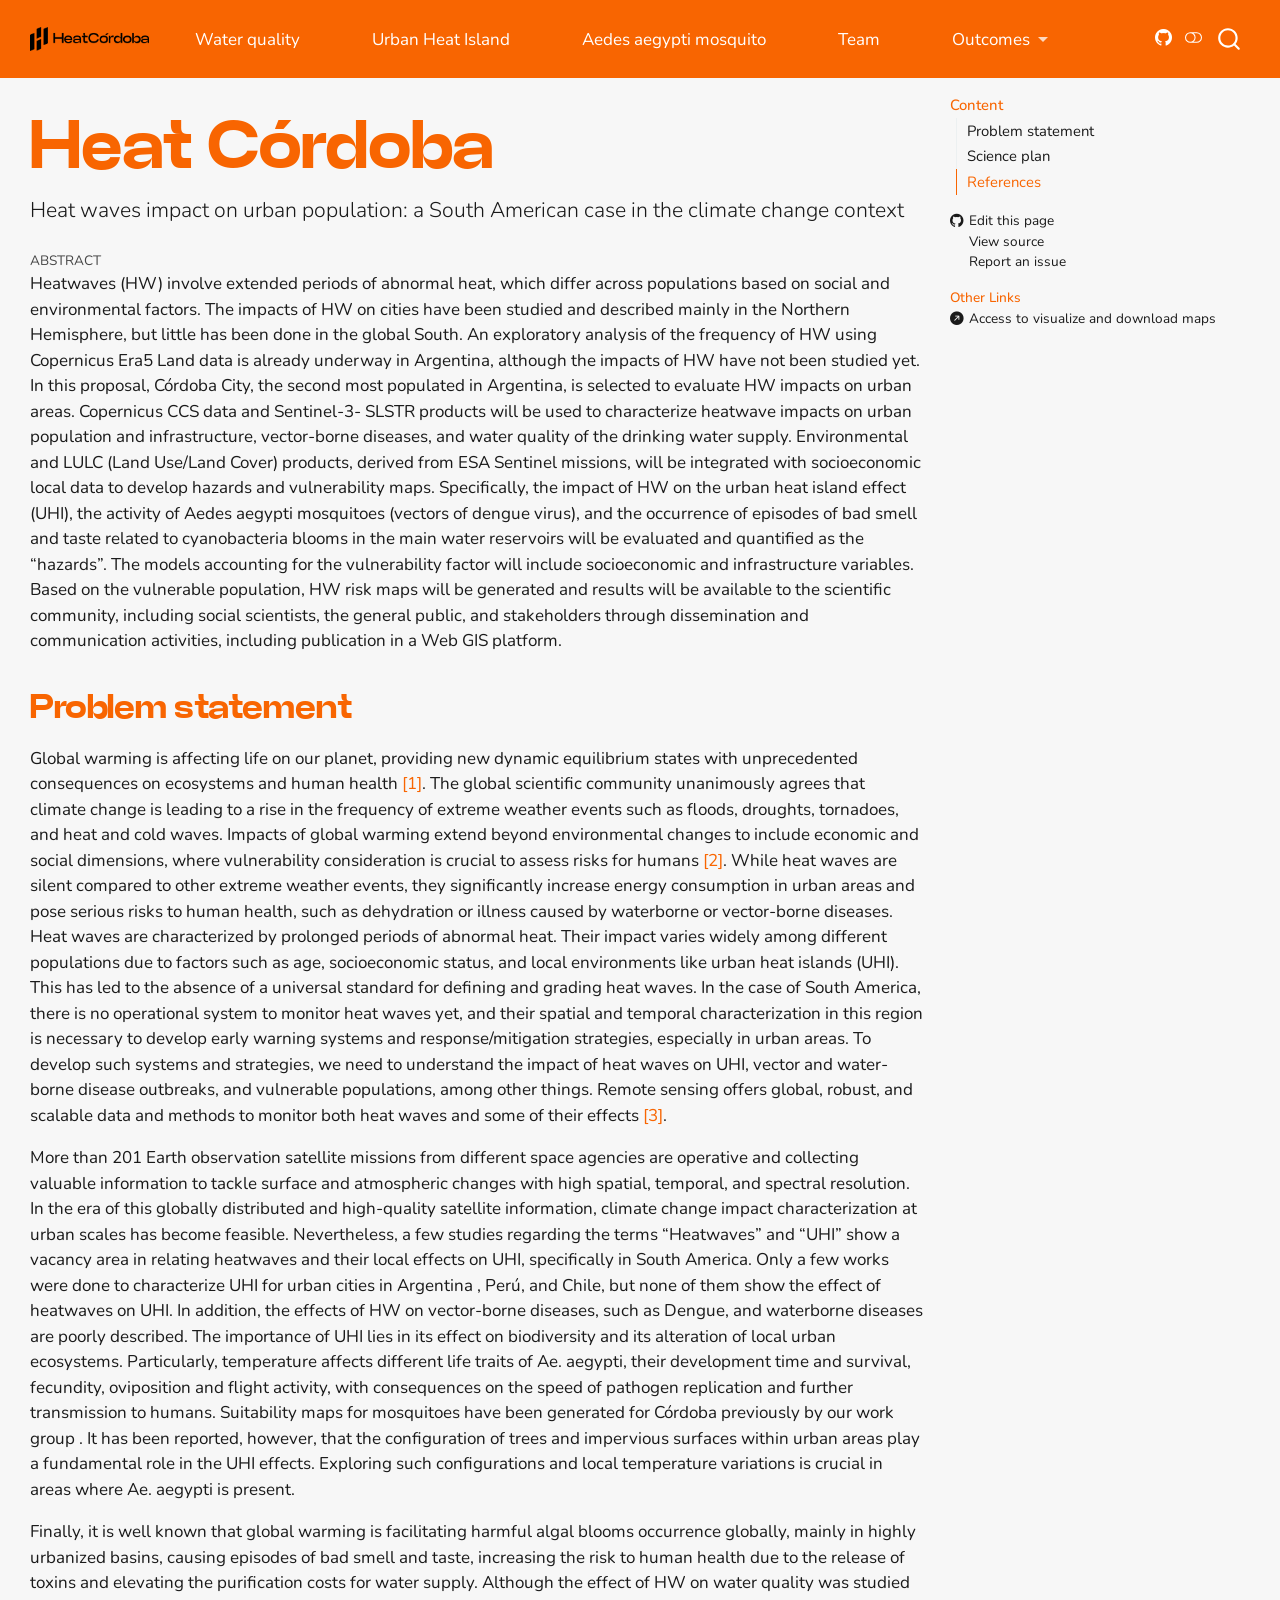
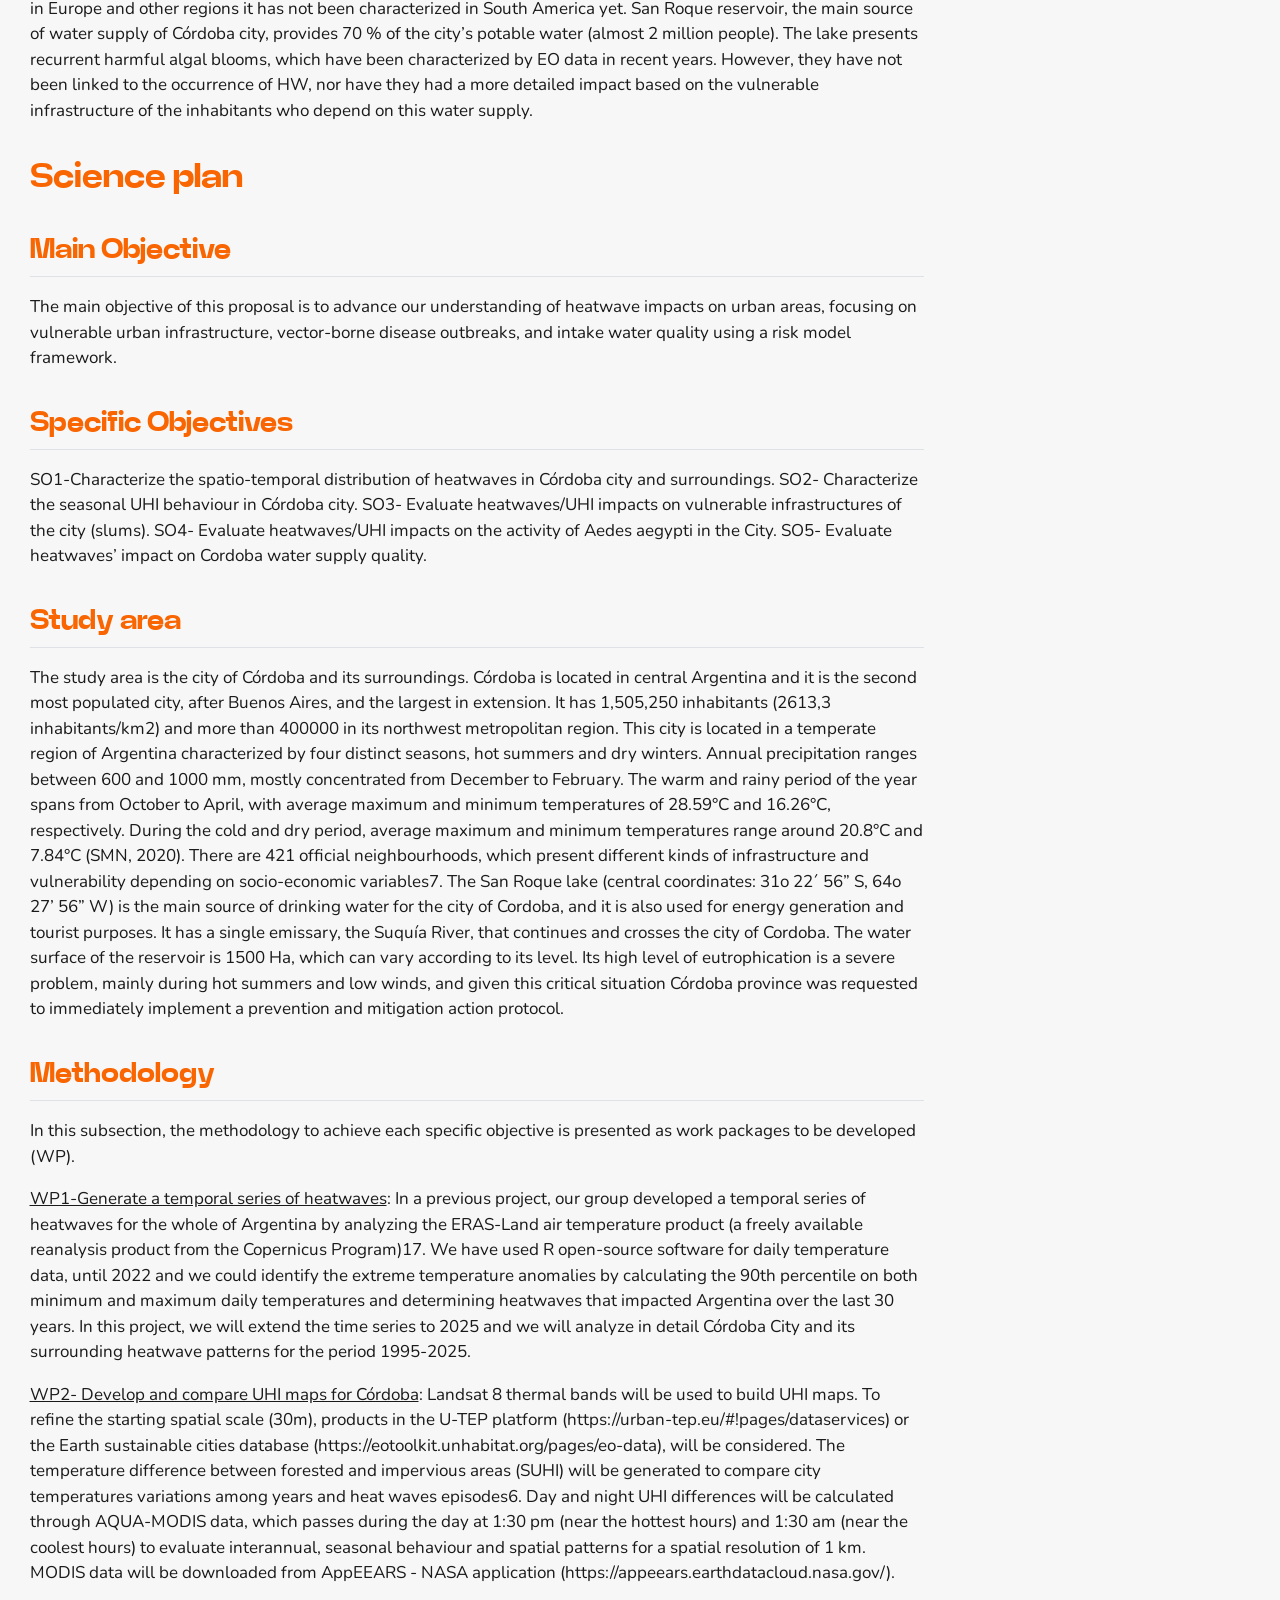
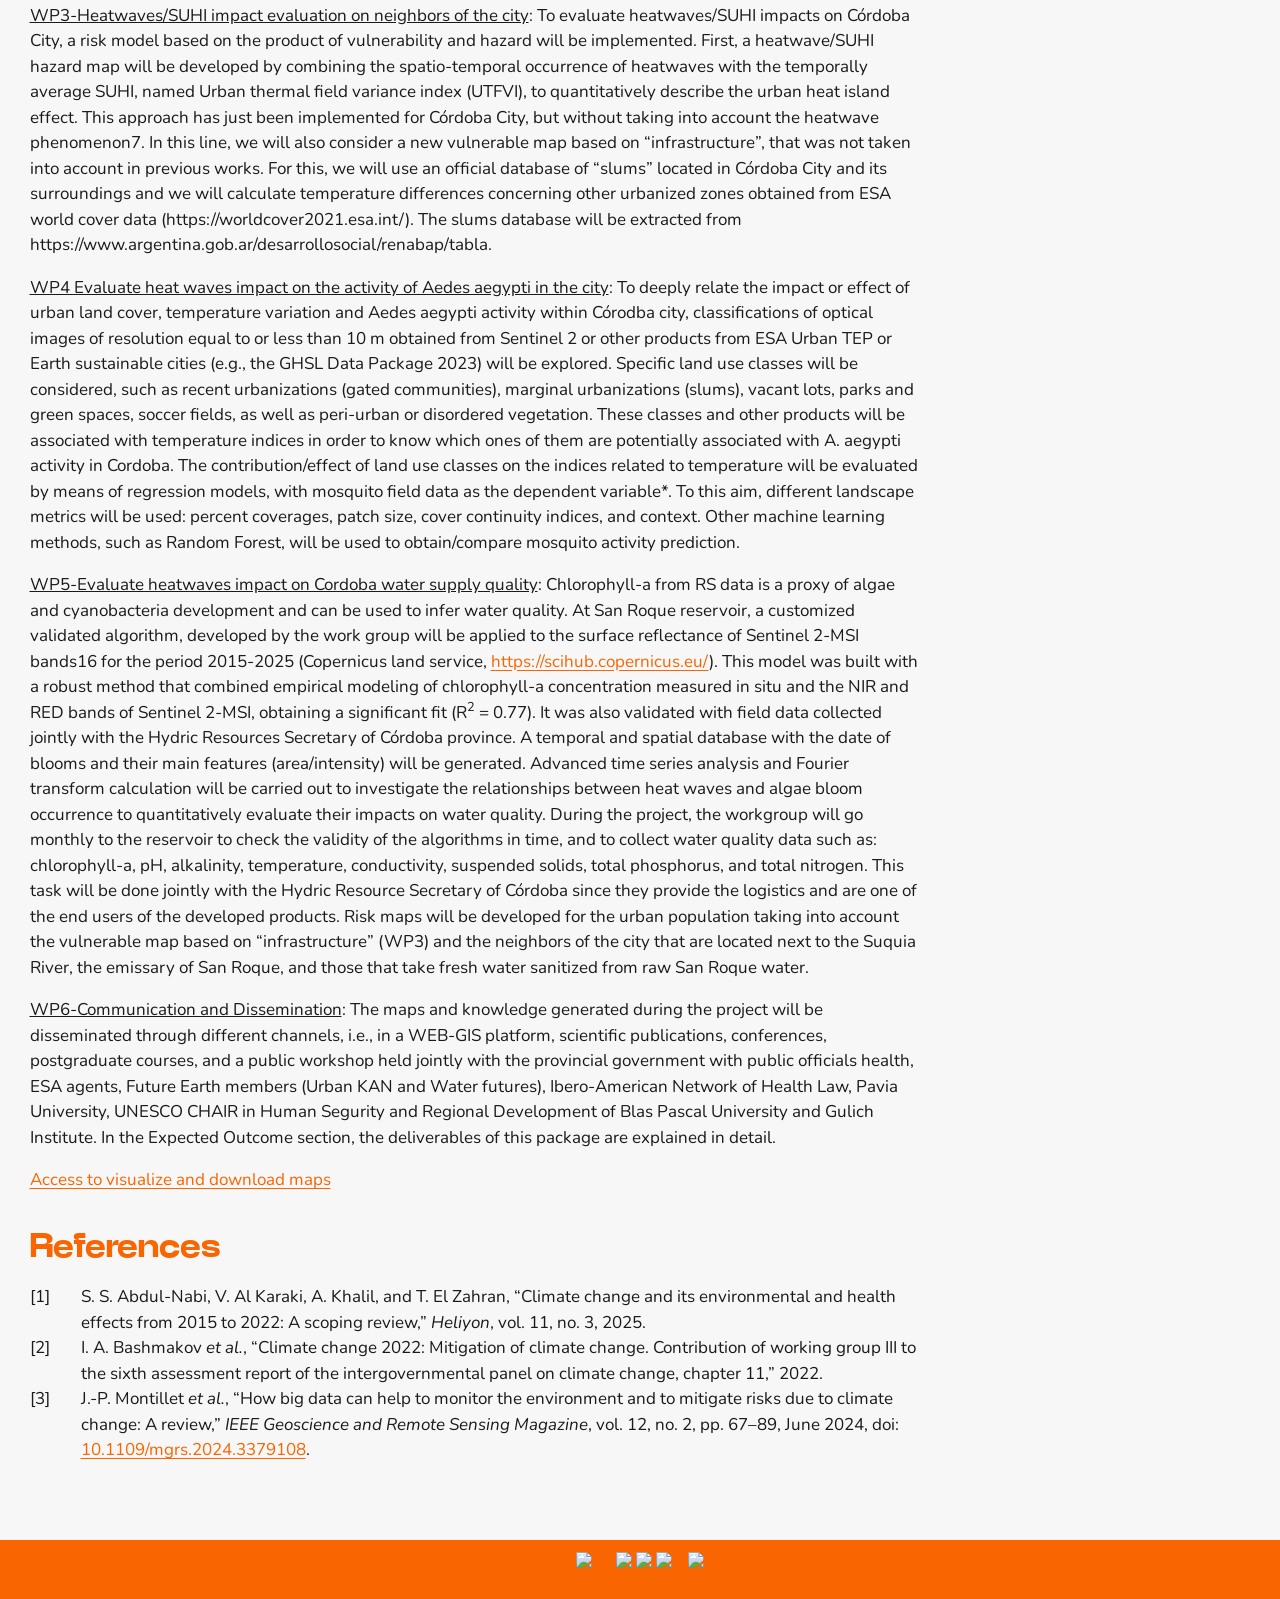
==== commit 892b2dfb: "Built site for gh-pages" ====
--- a/index.html
+++ b/index.html
@@ -756,7 +756,7 @@
       &nbsp;
     </div>   
     <div class="nav-footer-center">
-<p><a href="https://www.argentina.gob.ar/ciencia/conae"><img src="img/org/conae-2.png" class="img-fluid" width="80"></a> &nbsp;&nbsp;&nbsp;&nbsp; <a href="https://ig.conae.unc.edu.ar/"><img src="img/org/ig-2.png" class="img-fluid" width="120"></a> <a href="https://www.esa.int/"><img src="img/org/esa-2.png" class="img-fluid" width="100"></a> <a href="https://futureearth.org/"><img src="img/org/future-earth-2.png" class="img-fluid" width="120"></a> &nbsp;&nbsp; <a href="https://portale.unipv.it/it"><img src="img/org/pavia-2.png" class="img-fluid" width="50"></a></p>
+<p><a href="https://www.argentina.gob.ar/ciencia/conae"><img src="https://raw.githubusercontent.com/heatcordoba/heatcordoba.github.io/refs/heads/main/img/org/conae-2.png" class="img-fluid" width="80"></a> &nbsp;&nbsp;&nbsp;&nbsp; <a href="https://ig.conae.unc.edu.ar/"><img src="https://raw.githubusercontent.com/heatcordoba/heatcordoba.github.io/refs/heads/main/img/org/ig-2.png" class="img-fluid" width="120"></a> <a href="https://www.esa.int/"><img src="https://raw.githubusercontent.com/heatcordoba/heatcordoba.github.io/refs/heads/main/img/org/esa-2.png" class="img-fluid" width="100"></a> <a href="https://futureearth.org/"><img src="https://raw.githubusercontent.com/heatcordoba/heatcordoba.github.io/refs/heads/main/img/org/future-earth-2.png" class="img-fluid" width="120"></a> &nbsp;&nbsp; <a href="https://portale.unipv.it/it"><img src="https://raw.githubusercontent.com/heatcordoba/heatcordoba.github.io/refs/heads/main/img/org/pavia-2.png" class="img-fluid" width="50"></a></p>
 <div class="toc-actions d-sm-block d-md-none"><ul><li><a href="https://github.com/heatcordoba/heatcordoba.github.io/edit/main/index.qmd" class="toc-action"><i class="bi bi-github"></i>Edit this page</a></li><li><a href="https://github.com/heatcordoba/heatcordoba.github.io/blob/main/index.qmd" class="toc-action"><i class="bi empty"></i>View source</a></li><li><a href="https://github.com/heatcordoba/heatcordoba.github.io/issues/new" class="toc-action"><i class="bi empty"></i>Report an issue</a></li></ul></div></div>
     <div class="nav-footer-right">
       &nbsp;
